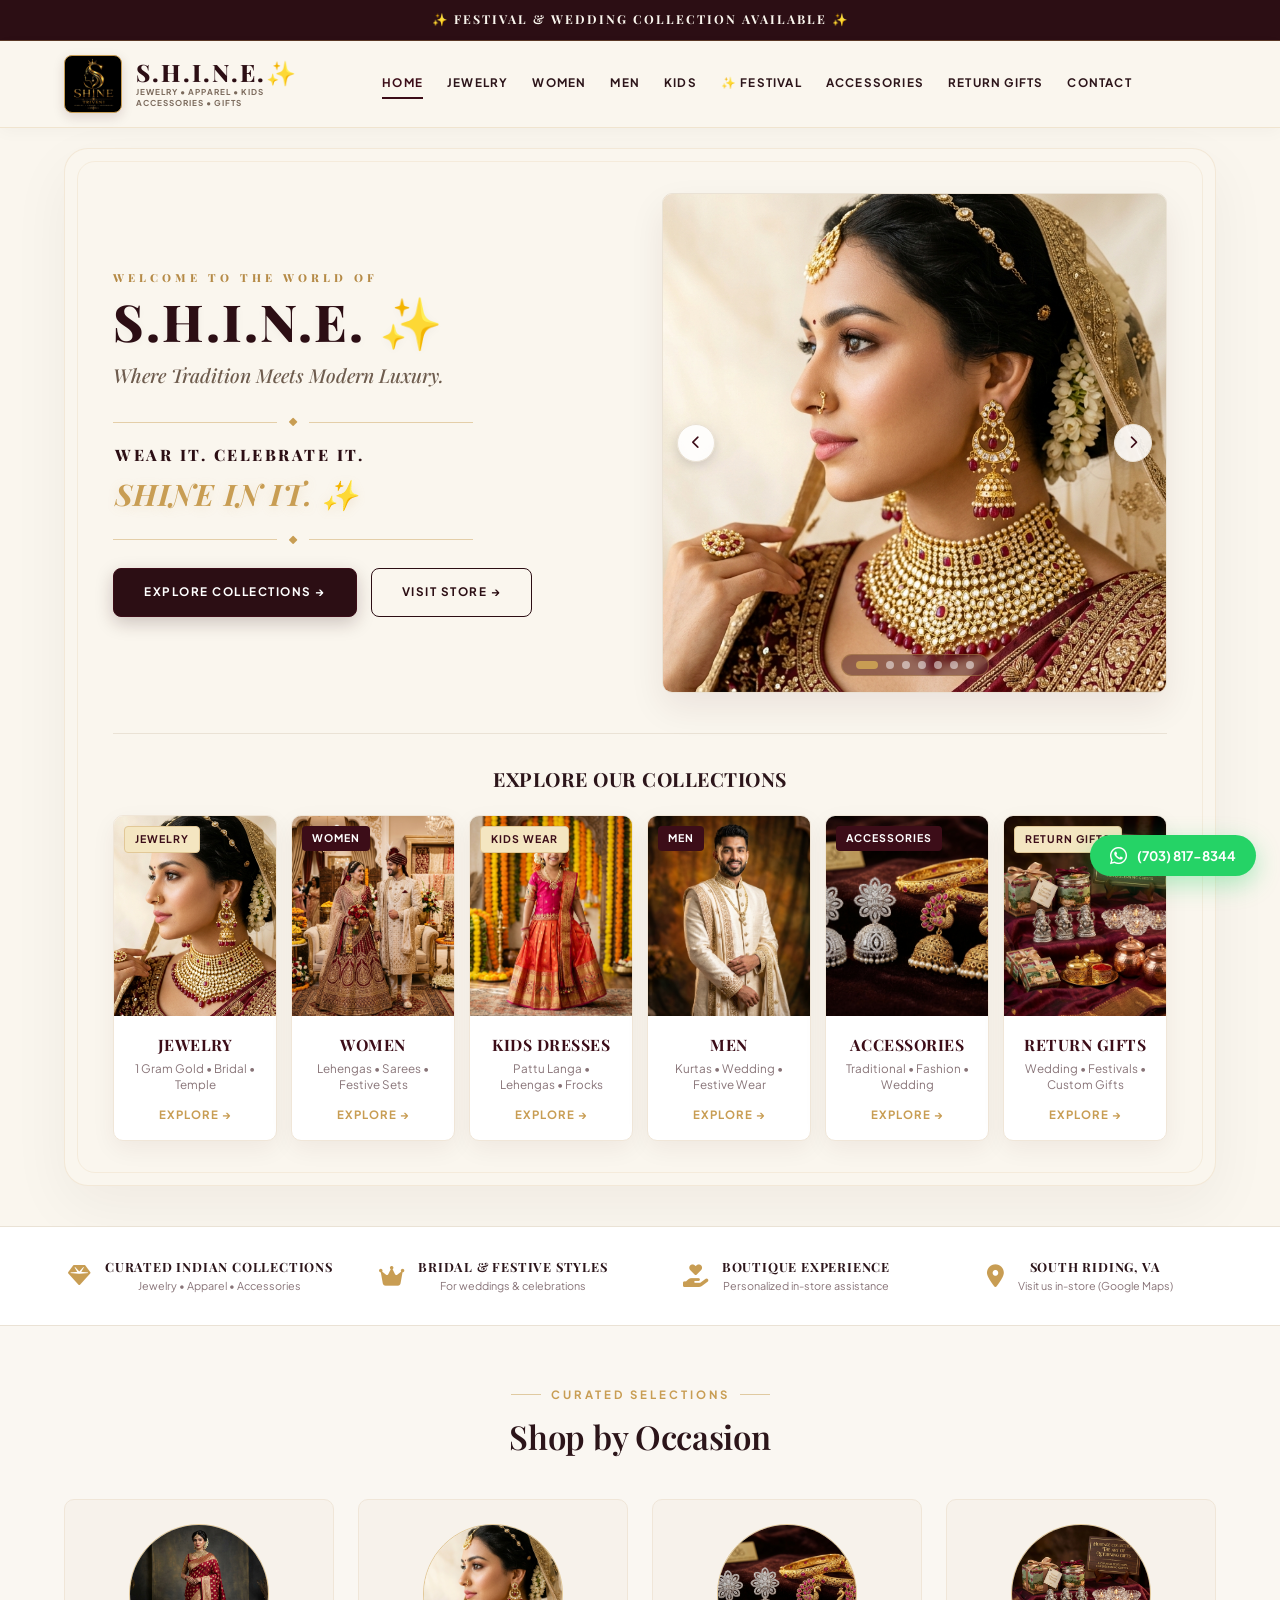
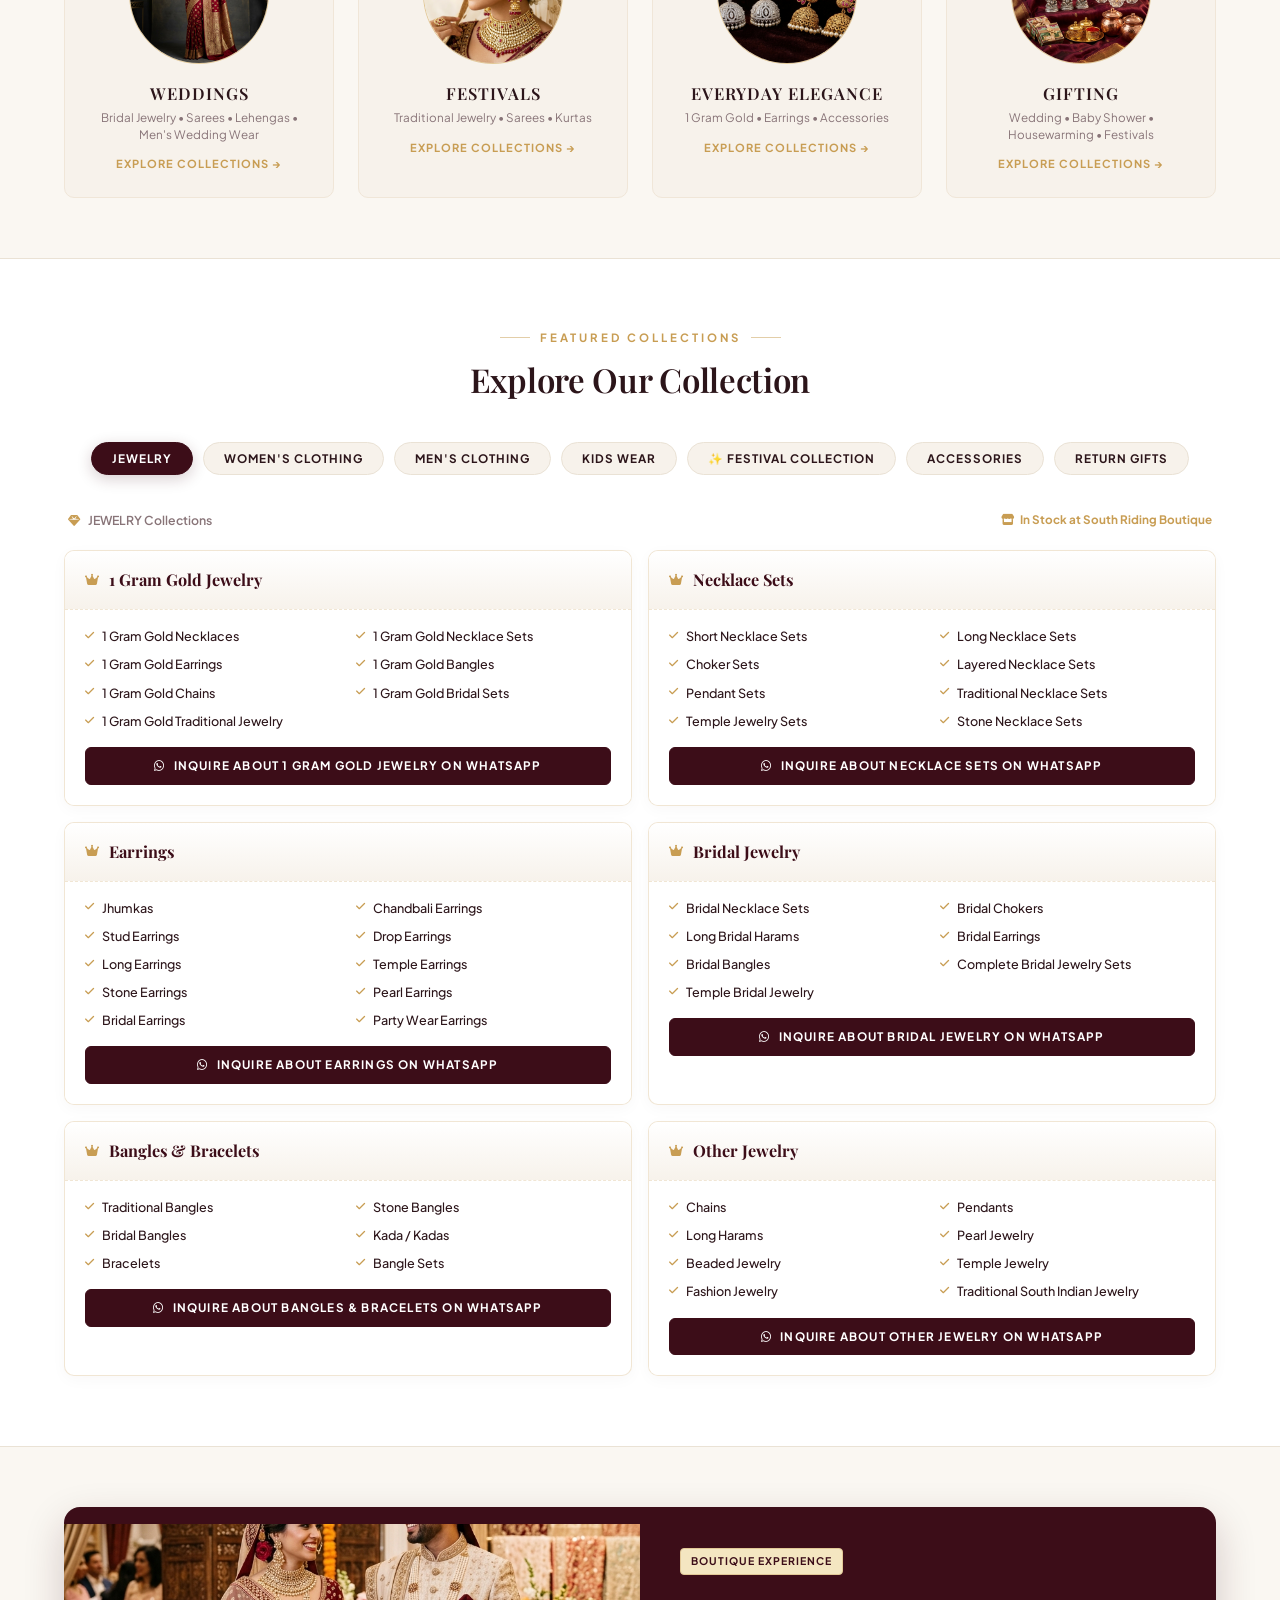
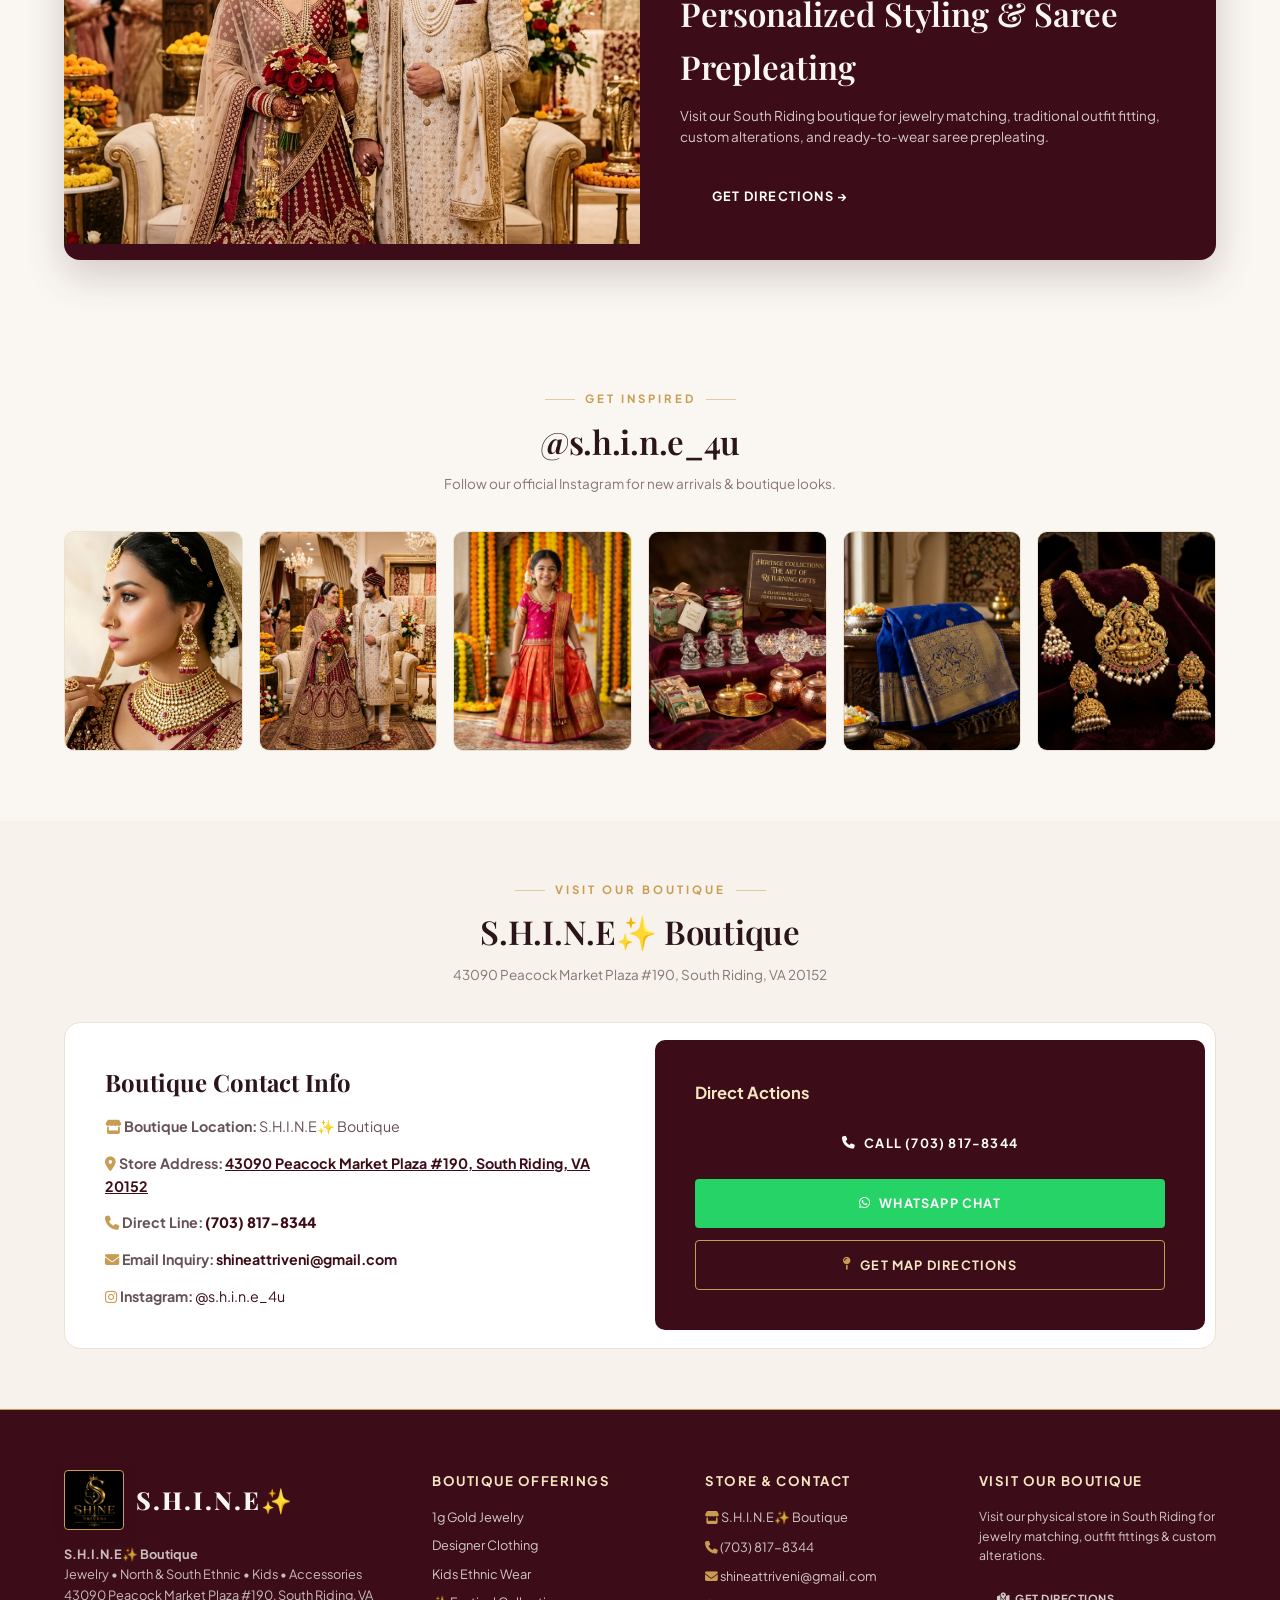
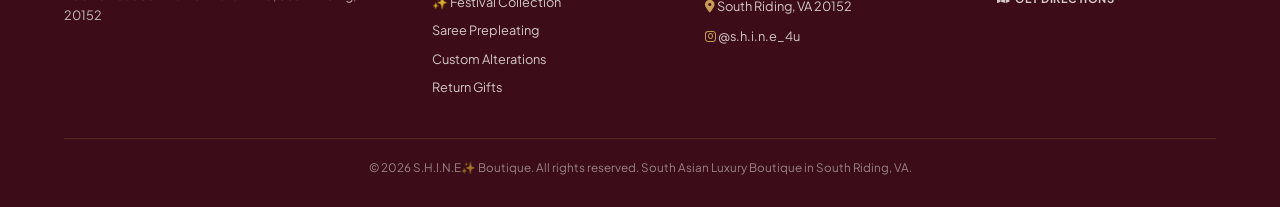
==== website.html @ eddc35de "Update visual eye flow hierarchy with double diamond dividers and 25-30% enlarged signature block" ====
<!DOCTYPE html>
<html lang="en">
<head>
  <meta charset="UTF-8">
  <meta name="viewport" content="width=device-width, initial-scale=1.0">
  <title>S.H.I.N.E✨ | South Asian Luxury Boutique | South Riding, VA</title>
  <meta name="description" content="S.H.I.N.E✨. South Asian luxury boutique in South Riding, VA offering 1 Gram Gold Jewelry, North & South Indian Apparel, Kids Dresses, Accessories, Saree Prepleating, Custom Alterations & Return Gifts.">
  
  <!-- Google Fonts -->
  <link rel="preconnect" href="https://fonts.googleapis.com">
  <link rel="preconnect" href="https://fonts.gstatic.com" crossorigin>
  <link href="https://fonts.googleapis.com/css2?family=Playfair+Display:ital,wght@0,500;0,600;0,700;0,800;1,400;1,600&family=Plus+Jakarta+Sans:wght@300;400;500;600;700;800&display=swap" rel="stylesheet">
  
  <!-- FontAwesome Icons -->
  <link rel="stylesheet" href="https://cdnjs.cloudflare.com/ajax/libs/font-awesome/6.4.0/css/all.min.css">
  
  <!-- Custom Styles -->
  <link rel="stylesheet" href="website_styles.css?v=aurora_theme_v3">
</head>
<body>

  <!-- Top Announcement Bar (Deep Burgundy #2C0E14) -->
  <div class="announcement-bar" style="background: #2C0E14; padding: 10px 0; border-bottom: 1px solid rgba(200, 157, 83, 0.3);">
    <div class="container" style="text-align: center;">
      <span style="font-family: var(--font-heading); font-size: 0.82rem; font-weight: 700; color: #FAF6EE; letter-spacing: 2px; text-transform: uppercase;">
        ✨ FESTIVAL & WEDDING COLLECTION AVAILABLE ✨
      </span>
    </div>
  </div>

  <!-- Navigation Bar (Luxury Off-White Header) -->
  <nav class="navbar" style="background: #FAF6EE; padding: 14px 0; border-bottom: 1px solid rgba(200, 157, 83, 0.2);">
    <div class="container nav-container" style="display: flex; justify-content: space-between; align-items: center;">
      <a href="website.html" class="brand" style="display: flex; align-items: center; gap: 14px; text-decoration: none;">
        <img src="assets/shine_logo.jpg" alt="S.H.I.N.E✨ Logo" class="brand-logo-img" style="width: 58px; height: 58px; border-radius: 8px; border: 1.5px solid var(--gold-accent); background: #000; object-fit: contain; padding: 2px;">
        <div>
          <span class="brand-title" style="font-family: var(--font-heading); font-size: 1.6rem; font-weight: 800; color: #2C0E14; letter-spacing: 2px; display: block; line-height: 1.1;">S.H.I.N.E.✨</span>
          <span style="font-size: 0.54rem; font-weight: 700; color: #7A695B; letter-spacing: 1px; text-transform: uppercase; display: block; margin-top: 2px; line-height: 1.3;">
            JEWELRY • APPAREL • KIDS<br>ACCESSORIES • GIFTS
          </span>
        </div>
      </a>

      <div class="nav-links">
        <a href="#home" class="nav-link active">HOME</a>
        <a href="#collections" class="nav-link" onclick="setFilter('jewelry')">JEWELRY</a>
        <a href="#collections" class="nav-link" onclick="setFilter('apparel')">WOMEN</a>
        <a href="#collections" class="nav-link" onclick="setFilter('men')">MEN</a>
        <a href="#collections" class="nav-link" onclick="setFilter('kids')">KIDS</a>
        <a href="#collections" class="nav-link" onclick="setFilter('festival')">✨ FESTIVAL</a>
        <a href="#collections" class="nav-link" onclick="setFilter('accessories')">ACCESSORIES</a>
        <a href="#collections" class="nav-link" onclick="setFilter('gifts')">RETURN GIFTS</a>
        <a href="#contact" class="nav-link">CONTACT</a>
      </div>

      <div class="nav-actions" style="display: flex; gap: 10px; align-items: center;">
        <button class="mobile-nav-toggle" onclick="toggleMobileMenu()" aria-label="Toggle Mobile Navigation Menu" style="background: transparent; border: none; font-size: 1.5rem; color: #2C0E14; cursor: pointer; padding: 6px;">
          <i class="fa-solid fa-bars"></i>
        </button>
      </div>
    </div>

    <!-- Mobile Navigation Drawer -->
    <div id="mobile-menu-drawer" class="mobile-menu-drawer">
      <a href="#home" class="mobile-drawer-link" onclick="closeMobileMenu()">HOME</a>
      <a href="#collections" class="mobile-drawer-link" onclick="setFilter('jewelry'); closeMobileMenu();">JEWELRY</a>
      <a href="#collections" class="mobile-drawer-link" onclick="setFilter('apparel'); closeMobileMenu();">WOMEN</a>
      <a href="#collections" class="mobile-drawer-link" onclick="setFilter('men'); closeMobileMenu();">MEN</a>
      <a href="#collections" class="mobile-drawer-link" onclick="setFilter('kids'); closeMobileMenu();">KIDS WEAR</a>
      <a href="#collections" class="mobile-drawer-link" onclick="setFilter('festival'); closeMobileMenu();">✨ FESTIVAL COLLECTION</a>
      <a href="#collections" class="mobile-drawer-link" onclick="setFilter('accessories'); closeMobileMenu();">ACCESSORIES</a>
      <a href="#collections" class="mobile-drawer-link" onclick="setFilter('gifts'); closeMobileMenu();">RETURN GIFTS</a>
      <a href="#contact" class="mobile-drawer-link" onclick="closeMobileMenu()">CONTACT</a>
      <div style="display: flex; flex-direction: column; gap: 10px; margin-top: 14px; padding-top: 14px; border-top: 1px dashed rgba(200, 157, 83, 0.3);">
        <a href="https://wa.me/17038178344?text=Hi!%20I'd%20like%20to%20inquire%20about%20S.H.I.N.E✨%20Boutique%20services." target="_blank" class="btn btn-whatsapp" style="width: 100%; justify-content: center;">
          <i class="fa-brands fa-whatsapp"></i> WHATSAPP US
        </a>
        <a href="https://maps.app.goo.gl/nNsDsziv38kxUxG36" target="_blank" rel="noopener noreferrer" class="btn btn-burgundy" style="width: 100%; justify-content: center;">
          <i class="fa-solid fa-store"></i> VISIT STORE
        </a>
      </div>
    </div>
  </nav>

  <!-- Hero Banner Section (Editorial Fashion Campaign Spread) -->
  <header id="home" class="hero" style="background: #FAF6EE; padding: 20px 0 40px 0;">
    <div class="container">
      <div class="hero-card-frame" style="background: #FAF6EE; border-radius: 24px; border: 1px solid rgba(200, 157, 83, 0.15); box-shadow: 0 20px 60px rgba(44, 14, 20, 0.05); overflow: hidden; padding: 44px 48px; position: relative;">
        
        <!-- Editorial Inner Gold Double Hairline Accent -->
        <div class="editorial-inner-frame" style="position: absolute; top: 12px; left: 12px; right: 12px; bottom: 12px; border: 1px solid rgba(200, 157, 83, 0.12); border-radius: 18px; pointer-events: none; z-index: 1;"></div>

        <div class="hero-grid" style="display: grid; grid-template-columns: 1fr 1fr; gap: 44px; align-items: center; position: relative; z-index: 2;">
          
          <!-- Left Stationary Content Card -->
          <div class="hero-content" style="display: flex; flex-direction: column; align-items: flex-start; text-align: left;">
            
            <!-- Editorial Pre-header -->
            <span style="font-family: var(--font-heading); font-size: 0.74rem; font-weight: 800; color: #B58A46; letter-spacing: 4px; text-transform: uppercase; margin-bottom: 8px; display: block;">
              WELCOME TO THE WORLD OF
            </span>

            <!-- Dominant Brand Headline: S.H.I.N.E. ✨ -->
            <h1 class="hero-title-aurora" style="font-family: var(--font-heading); font-size: 3.4rem; font-weight: 800; color: #2C0E14; line-height: 1.08; margin-bottom: 12px; letter-spacing: 2px; text-shadow: 0 2px 10px rgba(44, 14, 20, 0.04);">
              S.H.I.N.E. ✨
            </h1>
            
            <!-- Italic Sub-headline -->
            <p style="font-family: 'Playfair Display', Georgia, serif; font-size: 1.28rem; font-style: italic; font-weight: 500; color: #6E5C4E; margin-bottom: 16px; line-height: 1.4;">
              Where Tradition Meets Modern Luxury.
            </p>

            <!-- Top Diamond Line Divider -->
            <div style="display: flex; align-items: center; gap: 12px; margin: 14px 0 18px 0; width: 100%; max-width: 360px;">
              <span style="flex: 1; height: 1px; background: rgba(200, 157, 83, 0.45);"></span>
              <i class="fa-solid fa-diamond" style="font-size: 0.55rem; color: #C89D53;"></i>
              <span style="flex: 1; height: 1px; background: rgba(200, 157, 83, 0.45);"></span>
            </div>

            <!-- Distinctive Brand Signature Block (Enlarged 25-30%) -->
            <div style="margin-bottom: 18px; padding-left: 2px;">
              <div style="font-family: var(--font-heading); font-size: 1.05rem; font-weight: 800; color: #2C0E14; letter-spacing: 2.5px; text-transform: uppercase; line-height: 1.3;">
                WEAR IT. CELEBRATE IT.
              </div>
              <div style="font-family: 'Playfair Display', Georgia, serif; font-size: 1.98rem; font-style: italic; font-weight: 700; color: #C89D53; margin-top: 5px; letter-spacing: 0.8px; text-shadow: 0 2px 12px rgba(200, 157, 83, 0.2);">
                SHINE IN IT. ✨
              </div>
            </div>

            <!-- Bottom Diamond Line Divider -->
            <div style="display: flex; align-items: center; gap: 12px; margin: 0 0 24px 0; width: 100%; max-width: 360px;">
              <span style="flex: 1; height: 1px; background: rgba(200, 157, 83, 0.45);"></span>
              <i class="fa-solid fa-diamond" style="font-size: 0.55rem; color: #C89D53;"></i>
              <span style="flex: 1; height: 1px; background: rgba(200, 157, 83, 0.45);"></span>
            </div>

            <div style="display: flex; gap: 14px; flex-wrap: wrap; width: 100%;">
              <a href="#collections" class="btn btn-burgundy" style="background: #2C0E14; color: #ffffff; border-radius: 8px; padding: 14px 30px; font-size: 0.78rem; font-weight: 700; letter-spacing: 1.5px; text-transform: uppercase; text-decoration: none; display: inline-flex; align-items: center; gap: 8px; box-shadow: 0 6px 18px rgba(44, 14, 20, 0.22);">
                EXPLORE COLLECTIONS &rarr;
              </a>
              <a href="https://maps.app.goo.gl/nNsDsziv38kxUxG36" target="_blank" rel="noopener noreferrer" class="btn" style="background: transparent; color: #2C0E14; border: 1.5px solid #2C0E14; border-radius: 8px; padding: 14px 30px; font-size: 0.78rem; font-weight: 700; letter-spacing: 1.5px; text-transform: uppercase; text-decoration: none; display: inline-flex; align-items: center; gap: 8px;">
                VISIT STORE &rarr;
              </a>
            </div>
          </div>

        <!-- Scoped Right-Side Image Slideshow Container -->
        <div class="hero-visual" onmouseenter="pauseHeroImageSlider()" onmouseleave="resumeHeroImageSlider()">
          <!-- Navigation Arrows Inside Image Container -->
          <button class="hero-carousel-arrow left" onclick="prevHeroImage()" title="Previous Image">
            <i class="fa-solid fa-chevron-left"></i>
          </button>
          <button class="hero-carousel-arrow right" onclick="nextHeroImage()" title="Next Image">
            <i class="fa-solid fa-chevron-right"></i>
          </button>

          <!-- Image 1: Jewelry (Default Start Slide) -->
          <div class="hero-img-slide active" data-img-slide="0">
            <img src="assets/shine_model_hero.jpg" alt="1 Gram Gold & Heritage Jewelry">
          </div>
          <!-- Image 2: North Indian Couple -->
          <div class="hero-img-slide" data-img-slide="1">
            <img src="assets/north_indian_couple.jpg" alt="North Indian Wedding & Festive Couple Wear">
          </div>
          <!-- Image 3: Kids Dresses -->
          <div class="hero-img-slide" data-img-slide="2">
            <img src="assets/shine_kids_wear.jpg?v=3" alt="Kids Ethnic Lehengas & Half Sarees">
          </div>
          <!-- Image 4: Women's Apparel -->
          <div class="hero-img-slide" data-img-slide="3">
            <img src="assets/shine_apparel_hero.jpg?v=3" alt="Traditional Sarees and Lehengas">
          </div>
          <!-- Image 5: Men's Wear -->
          <div class="hero-img-slide" data-img-slide="4">
            <img src="assets/shine_men_wear.jpg" alt="Men's Wedding Sherwani & Kurta Set">
          </div>
          <!-- Image 6: Accessories -->
          <div class="hero-img-slide" data-img-slide="5">
            <img src="assets/shine_accessories_card.jpg" alt="Handcrafted Potli Bags & Accessories">
          </div>
          <!-- Image 7: Return Gifts -->
          <div class="hero-img-slide" data-img-slide="6">
            <img src="assets/card_return_gifts_combined.jpg" alt="Thoughtful Event Return Gifts">
          </div>

          <!-- Slideshow Dots -->
          <div class="hero-img-dots-bar">
            <span class="hero-img-dot active" onclick="goToHeroImage(0)"></span>
            <span class="hero-img-dot" onclick="goToHeroImage(1)"></span>
            <span class="hero-img-dot" onclick="goToHeroImage(2)"></span>
            <span class="hero-img-dot" onclick="goToHeroImage(3)"></span>
            <span class="hero-img-dot" onclick="goToHeroImage(4)"></span>
            <span class="hero-img-dot" onclick="goToHeroImage(5)"></span>
            <span class="hero-img-dot" onclick="goToHeroImage(6)"></span>
          </div>
        </div>
      </div>

      <!-- Collection Cards Grid -->
      <div class="hero-pillars-container">
        <h3 class="pillars-header-title">EXPLORE OUR COLLECTIONS</h3>
        <div class="hero-pillars-grid">
          <!-- Card 1: JEWELRY -->
          <div class="pillar-hero-card" onclick="setFilter('jewelry')">
            <div class="pillar-card-img-wrap">
              <span class="badge badge-gold pillar-card-badge">JEWELRY</span>
              <img src="assets/shine_model_hero.jpg" alt="1 Gram Gold & Heritage Jewelry" class="pillar-card-img">
            </div>
            <div class="pillar-card-info">
              <h4 class="pillar-card-title">JEWELRY</h4>
              <p class="pillar-card-sub">1 Gram Gold • Bridal • Temple</p>
              <span class="pillar-card-btn">EXPLORE &rarr;</span>
            </div>
          </div>

          <!-- Card 2: WOMEN -->
          <div class="pillar-hero-card" onclick="setFilter('apparel')">
            <div class="pillar-card-img-wrap">
              <span class="badge badge-burgundy pillar-card-badge">WOMEN</span>
              <img src="assets/north_indian_couple.jpg" alt="North Indian Festive & Bridal Couple" class="pillar-card-img">
            </div>
            <div class="pillar-card-info">
              <h4 class="pillar-card-title">WOMEN</h4>
              <p class="pillar-card-sub">Lehengas • Sarees • Festive Sets</p>
              <span class="pillar-card-btn">EXPLORE &rarr;</span>
            </div>
          </div>

          <!-- Card 3: KIDS DRESSES -->
          <div class="pillar-hero-card" onclick="setFilter('kids')">
            <div class="pillar-card-img-wrap">
              <span class="badge badge-gold pillar-card-badge">KIDS WEAR</span>
              <img src="assets/shine_kids_wear.jpg?v=3" alt="Kids Ethnic Lehengas & Half Sarees" class="pillar-card-img">
            </div>
            <div class="pillar-card-info">
              <h4 class="pillar-card-title">KIDS DRESSES</h4>
              <p class="pillar-card-sub">Pattu Langa • Lehengas • Frocks</p>
              <span class="pillar-card-btn">EXPLORE &rarr;</span>
            </div>
          </div>

          <!-- Card 4: MEN -->
          <div class="pillar-hero-card" onclick="setFilter('men')">
            <div class="pillar-card-img-wrap">
              <span class="badge badge-burgundy pillar-card-badge">MEN</span>
              <img src="assets/shine_men_wear.jpg" alt="Kurtas & Festive Wear for Men" class="pillar-card-img">
            </div>
            <div class="pillar-card-info">
              <h4 class="pillar-card-title">MEN</h4>
              <p class="pillar-card-sub">Kurtas • Wedding • Festive Wear</p>
              <span class="pillar-card-btn">EXPLORE &rarr;</span>
            </div>
          </div>

          <!-- Card 5: ACCESSORIES -->
          <div class="pillar-hero-card" onclick="setFilter('accessories')">
            <div class="pillar-card-img-wrap">
              <span class="badge badge-burgundy pillar-card-badge">ACCESSORIES</span>
              <img src="assets/shine_accessories_card.jpg" alt="Traditional & Fashion Accessories" class="pillar-card-img">
            </div>
            <div class="pillar-card-info">
              <h4 class="pillar-card-title">ACCESSORIES</h4>
              <p class="pillar-card-sub">Traditional • Fashion • Wedding</p>
              <span class="pillar-card-btn">EXPLORE &rarr;</span>
            </div>
          </div>

          <!-- Card 6: RETURN GIFTS -->
          <div class="pillar-hero-card" onclick="setFilter('gifts')">
            <div class="pillar-card-img-wrap">
              <span class="badge badge-gold pillar-card-badge">RETURN GIFTS</span>
              <img src="assets/card_return_gifts_combined.jpg" alt="Wedding & Festival Return Gifts" class="pillar-card-img">
            </div>
            <div class="pillar-card-info">
              <h4 class="pillar-card-title">RETURN GIFTS</h4>
              <p class="pillar-card-sub">Wedding • Festivals • Custom Gifts</p>
              <span class="pillar-card-btn">EXPLORE &rarr;</span>
            </div>
          </div>
        </div>
      </div>
    </div>
  </header>

  <!-- Trust Icons Ribbon Bar (Broad Business Pillars) -->
  <section class="trust-bar-section">
    <div class="container trust-bar-grid">
      <div class="trust-bar-item">
        <i class="fa-solid fa-gem trust-bar-icon"></i>
        <div>
          <div class="trust-bar-title">CURATED INDIAN COLLECTIONS</div>
          <div class="trust-bar-sub">Jewelry • Apparel • Accessories</div>
        </div>
      </div>

      <div class="trust-bar-item">
        <i class="fa-solid fa-crown trust-bar-icon"></i>
        <div>
          <div class="trust-bar-title">BRIDAL & FESTIVE STYLES</div>
          <div class="trust-bar-sub">For weddings & celebrations</div>
        </div>
      </div>

      <div class="trust-bar-item">
        <i class="fa-solid fa-hand-holding-heart trust-bar-icon"></i>
        <div>
          <div class="trust-bar-title">BOUTIQUE EXPERIENCE</div>
          <div class="trust-bar-sub">Personalized in-store assistance</div>
        </div>
      </div>

      <a href="https://maps.app.goo.gl/nNsDsziv38kxUxG36" target="_blank" rel="noopener noreferrer" class="trust-bar-item" style="text-decoration: none; color: inherit; cursor: pointer;">
        <i class="fa-solid fa-location-dot trust-bar-icon"></i>
        <div>
          <div class="trust-bar-title">SOUTH RIDING, VA</div>
          <div class="trust-bar-sub">Visit us in-store (Google Maps)</div>
        </div>
      </a>
    </div>
  </section>

  <!-- "SHOP BY OCCASION" Curated Section -->
  <section id="categories" class="category-section">
    <div class="container">
      <div class="section-header-center">
        <span class="subhead-gold">CURATED SELECTIONS</span>
        <h2 class="section-title-lg">Shop by Occasion</h2>
      </div>

      <div class="aurora-category-grid">
        <!-- Occasion 1: WEDDINGS -->
        <div class="aurora-cat-card" onclick="setFilter('apparel')">
          <div class="aurora-cat-img-wrap">
            <img src="assets/shine_apparel_hero.jpg" alt="Weddings">
          </div>
          <h3 class="aurora-cat-title">WEDDINGS</h3>
          <p class="aurora-cat-sub">Bridal Jewelry • Sarees • Lehengas • Men's Wedding Wear</p>
          <span class="aurora-cat-link">EXPLORE COLLECTIONS &rarr;</span>
        </div>

        <!-- Occasion 2: FESTIVALS -->
        <div class="aurora-cat-card" onclick="setFilter('jewelry')">
          <div class="aurora-cat-img-wrap">
            <img src="assets/shine_model_hero.jpg" alt="Festivals">
          </div>
          <h3 class="aurora-cat-title">FESTIVALS</h3>
          <p class="aurora-cat-sub">Traditional Jewelry • Sarees • Kurtas</p>
          <span class="aurora-cat-link">EXPLORE COLLECTIONS &rarr;</span>
        </div>

        <!-- Occasion 3: EVERYDAY ELEGANCE -->
        <div class="aurora-cat-card" onclick="setFilter('accessories')">
          <div class="aurora-cat-img-wrap">
            <img src="assets/shine_accessories_card.jpg" alt="Everyday Elegance">
          </div>
          <h3 class="aurora-cat-title">EVERYDAY ELEGANCE</h3>
          <p class="aurora-cat-sub">1 Gram Gold • Earrings • Accessories</p>
          <span class="aurora-cat-link">EXPLORE COLLECTIONS &rarr;</span>
        </div>

        <!-- Occasion 4: GIFTING -->
        <div class="aurora-cat-card" onclick="setFilter('gifts')">
          <div class="aurora-cat-img-wrap">
            <img src="assets/shine_return_gifts_card.jpg" alt="Gifting">
          </div>
          <h3 class="aurora-cat-title">GIFTING</h3>
          <p class="aurora-cat-sub">Wedding • Baby Shower • Housewarming • Festivals</p>
          <span class="aurora-cat-link">EXPLORE COLLECTIONS &rarr;</span>
        </div>
      </div>
    </div>
  </section>

  <!-- FEATURED COLLECTIONS Showcase Grid -->
  <section id="collections" class="showcase-section">
    <div class="container">
      <div class="section-header-center">
        <span class="subhead-gold">FEATURED COLLECTIONS</span>
        <h2 class="section-title-lg">Explore Our Collection</h2>
      </div>

      <!-- Filter Pills -->
      <div class="filter-bar">
        <button class="filter-pill active" data-filter="jewelry">Jewelry</button>
        <button class="filter-pill" data-filter="apparel">Women's Clothing</button>
        <button class="filter-pill" data-filter="men">Men's Clothing</button>
        <button class="filter-pill" data-filter="kids">Kids Wear</button>
        <button class="filter-pill" data-filter="festival">✨ Festival Collection</button>
        <button class="filter-pill" data-filter="accessories">Accessories</button>
        <button class="filter-pill" data-filter="gifts">Return Gifts</button>
      </div>

      <!-- Catalog Category Info Header Bar -->
      <div id="catalog-counter-bar" style="display: flex; justify-content: space-between; align-items: center; margin-bottom: 20px; padding: 0 4px; font-size: 0.82rem; color: var(--text-muted); font-weight: 600;">
        <span id="catalog-count-text"><i class="fa-solid fa-gem text-gold" style="margin-right: 6px;"></i> Jewelry Collections</span>
        <span style="font-size: 0.78rem; color: var(--gold-accent); font-weight: 700;"><i class="fa-solid fa-store" style="margin-right: 4px;"></i> In Stock at South Riding Boutique</span>
      </div>

      <!-- Expandable Subcategory Cards Grid -->
      <div id="showcase-grid" class="subcat-grid">
        <!-- Injected via website_app.js -->
      </div>
    </div>
  </section>

  <!-- Exclusive Offer Middle Banner (Deep Burgundy #3c0d18 Banner) -->
  <section id="experience" class="middle-banner-section">
    <div class="container">
      <div class="burgundy-banner-card">
        <img src="assets/north_indian_couple.jpg" alt="S.H.I.N.E✨ Boutique Exclusive Styling" class="burgundy-banner-img">
        <div class="burgundy-banner-content">
          <span class="badge badge-gold" style="margin-bottom: 12px;">BOUTIQUE EXPERIENCE</span>
          <h2 class="burgundy-banner-title">Personalized Styling & Saree Prepleating</h2>
          <p class="burgundy-banner-desc">
            Visit our South Riding boutique for jewelry matching, traditional outfit fitting, custom alterations, and ready-to-wear saree prepleating.
          </p>
          <a href="https://maps.app.goo.gl/nNsDsziv38kxUxG36" target="_blank" rel="noopener noreferrer" class="btn btn-gold btn-lg">
            GET DIRECTIONS &rarr;
          </a>
        </div>
      </div>
    </div>
  </section>

  <!-- Instagram / Visual Gallery Grid ("GET INSPIRED @s.h.i.n.e_4u") -->
  <section id="gallery" class="gallery-section">
    <div class="container">
      <div class="section-header-center">
        <span class="subhead-gold">GET INSPIRED</span>
        <h2 class="section-title-lg">@s.h.i.n.e_4u</h2>
        <p style="color: var(--text-muted); font-size: 0.9rem; margin-top: 6px;">Follow our official Instagram for new arrivals & boutique looks.</p>
      </div>

      <div class="gallery-grid">
        <a href="https://www.instagram.com/s.h.i.n.e_4u/?hl=en" target="_blank" class="gallery-item">
          <img src="assets/shine_model_hero.jpg" alt="1 Gram Gold Jewelry" class="gallery-img">
          <div class="gallery-overlay"><i class="fa-brands fa-instagram"></i></div>
        </a>

        <a href="https://www.instagram.com/s.h.i.n.e_4u/?hl=en" target="_blank" class="gallery-item">
          <img src="assets/north_indian_couple.jpg" alt="North Indian Bridal & Festive Wear" class="gallery-img">
          <div class="gallery-overlay"><i class="fa-brands fa-instagram"></i></div>
        </a>

        <a href="https://www.instagram.com/s.h.i.n.e_4u/?hl=en" target="_blank" class="gallery-item">
          <img src="assets/shine_kids_wear.jpg?v=3" alt="Kids Ethnic Dresses" class="gallery-img">
          <div class="gallery-overlay"><i class="fa-brands fa-instagram"></i></div>
        </a>

        <a href="https://www.instagram.com/s.h.i.n.e_4u/?hl=en" target="_blank" class="gallery-item">
          <img src="assets/shine_return_gifts_card.jpg" alt="Custom Return Gifts" class="gallery-img">
          <div class="gallery-overlay"><i class="fa-brands fa-instagram"></i></div>
        </a>

        <a href="https://www.instagram.com/s.h.i.n.e_4u/?hl=en" target="_blank" class="gallery-item">
          <img src="assets/card_kanjeevaram_saree.jpg" alt="Silk Sarees" class="gallery-img">
          <div class="gallery-overlay"><i class="fa-brands fa-instagram"></i></div>
        </a>

        <a href="https://www.instagram.com/s.h.i.n.e_4u/?hl=en" target="_blank" class="gallery-item">
          <img src="assets/shine_jewelry_card.jpg" alt="Temple Jewelry" class="gallery-img">
          <div class="gallery-overlay"><i class="fa-brands fa-instagram"></i></div>
        </a>
      </div>
    </div>
  </section>

  <!-- Store Location & Contact Section -->
  <section id="contact" class="category-section" style="background: var(--bg-card-cream);">
    <div class="container">
      <div class="section-header-center">
        <span class="subhead-gold">VISIT OUR BOUTIQUE</span>
        <h2 class="section-title-lg">S.H.I.N.E✨ Boutique</h2>
        <p style="color: var(--text-muted); font-size: 0.9rem; margin-top: 6px;">43090 Peacock Market Plaza #190, South Riding, VA 20152</p>
      </div>

      <div class="hero-grid" style="background: #ffffff; padding: 10px; border-radius: var(--radius-lg); border: 1px solid var(--border-subtle);">
        <div style="padding: 30px;">
          <h3 style="font-family: var(--font-heading); font-size: 1.6rem; color: var(--text-heading); margin-bottom: 14px;">Boutique Contact Info</h3>
          <div style="display: flex; flex-direction: column; gap: 14px; font-size: 0.95rem; color: var(--text-body);">
            <div><strong><i class="fa-solid fa-store text-gold"></i> Boutique Location:</strong> S.H.I.N.E✨ Boutique</div>
            <div><strong><i class="fa-solid fa-location-dot text-gold"></i> Store Address:</strong> <a href="https://maps.app.goo.gl/nNsDsziv38kxUxG36" target="_blank" rel="noopener noreferrer" class="text-burgundy" style="font-weight: 700; text-decoration: underline;">43090 Peacock Market Plaza #190, South Riding, VA 20152</a></div>
            <div><strong><i class="fa-solid fa-phone text-gold"></i> Direct Line:</strong> <a href="tel:7038178344" class="text-burgundy" style="font-weight: 800;">(703) 817-8344</a></div>
            <div><strong><i class="fa-solid fa-envelope text-gold"></i> Email Inquiry:</strong> <a href="mailto:shineattriveni@gmail.com" class="text-burgundy" style="font-weight: 700;">shineattriveni@gmail.com</a></div>
            <div><strong><i class="fa-brands fa-instagram text-gold"></i> Instagram:</strong> <a href="https://www.instagram.com/s.h.i.n.e_4u/?hl=en" target="_blank" class="text-burgundy">@s.h.i.n.e_4u</a></div>
          </div>
        </div>

        <div style="display: flex; flex-direction: column; gap: 12px; background: var(--burgundy-primary); padding: 40px; border-radius: var(--radius-md); color: #ffffff;">
          <h4 style="font-size: 1.1rem; font-weight: 700; color: var(--gold-light);">Direct Actions</h4>
          <a href="tel:7038178344" class="btn btn-gold btn-lg">
            <i class="fa-solid fa-phone"></i> CALL (703) 817-8344
          </a>
          <a href="https://wa.me/17038178344?text=Hi!%20I'd%20like%20to%20inquire%20about%20S.H.I.N.E✨%20Boutique%20services." target="_blank" class="btn btn-whatsapp btn-lg">
            <i class="fa-brands fa-whatsapp"></i> WHATSAPP CHAT
          </a>
          <a href="https://maps.app.goo.gl/nNsDsziv38kxUxG36" target="_blank" rel="noopener noreferrer" class="btn btn-outline-burgundy btn-lg" style="border-color: var(--gold-accent); color: var(--gold-light);">
            <i class="fa-solid fa-map-pin text-gold"></i> GET MAP DIRECTIONS
          </a>
        </div>
      </div>
    </div>
  </section>

  <!-- Detail Modal -->
  <div id="quickview-modal" class="modal-overlay">
    <div class="modal-box">
      <button onclick="closeDetailModal()" class="modal-close-btn">
        <i class="fa-solid fa-xmark"></i>
      </button>
      
      <div class="modal-grid">
        <div class="modal-img-wrap">
          <img id="modal-img" src="" alt="" class="modal-img">
        </div>
        <div class="modal-details">
          <div>
            <span id="modal-category" class="product-category-text"></span>
            <h2 id="modal-title" class="product-name" style="font-size: 1.4rem; margin-top: 4px;"></h2>

            <p id="modal-desc" style="color: var(--text-body); font-size: 0.9rem; line-height: 1.6; margin: 14px 0;"></p>

            <div style="font-size: 0.85rem; color: var(--text-muted); display: flex; flex-direction: column; gap: 8px; margin-bottom: 20px;">
              <div><i class="fa-solid fa-gem text-gold"></i> Craftsmanship: <strong id="modal-finish" style="color: var(--text-heading);"></strong></div>
              <div><i class="fa-solid fa-store text-gold"></i> Availability: <strong id="modal-availability" style="color: var(--text-heading);"></strong></div>
              <div><i class="fa-solid fa-location-dot text-gold"></i> Store Location: <strong>43090 Peacock Market Plaza #190, South Riding, VA</strong></div>
            </div>
          </div>

          <div style="display: flex; flex-direction: column; gap: 8px;">
            <a id="modal-wa-btn" href="#" target="_blank" class="btn btn-whatsapp btn-lg">
              <i class="fa-brands fa-whatsapp"></i> INQUIRE ON WHATSAPP
            </a>
            <a href="https://maps.app.goo.gl/nNsDsziv38kxUxG36" target="_blank" rel="noopener noreferrer" class="btn btn-burgundy">
              <i class="fa-solid fa-location-dot"></i> GET STORE DIRECTIONS
            </a>
          </div>
        </div>
      </div>
    </div>
  </div>

  <!-- Store Visit Request Modal -->
  <div id="appointment-modal" class="modal-overlay">
    <div class="modal-box" style="max-width: 500px;">
      <button onclick="closeAppointmentModal()" class="modal-close-btn">
        <i class="fa-solid fa-xmark"></i>
      </button>

      <div style="padding: 36px;">
        <h2 style="font-family: var(--font-heading); font-size: 1.6rem; color: var(--text-heading); margin-bottom: 4px;">
          Plan Your Boutique Visit & Fitting
        </h2>
        <p style="color: var(--text-muted); font-size: 0.85rem; margin-bottom: 20px;">
          S.H.I.N.E✨ Boutique
        </p>

        <form id="appointment-form" class="vip-form">
          <div class="form-group">
            <label for="appt-name">Your Full Name</label>
            <input type="text" id="appt-name" class="form-control" placeholder="e.g. Ananya Sharma" required>
          </div>

          <div class="form-group">
            <label for="appt-phone">Phone Number / WhatsApp</label>
            <input type="tel" id="appt-phone" class="form-control" placeholder="e.g. (703) 817-8344" required>
          </div>

          <div class="form-group">
            <label for="appt-service">Service Requested</label>
            <select id="appt-service" class="form-control" style="cursor: pointer;">
              <option value="General Store Visit & Trial">General Store Visit & Trial</option>
              <option value="Designer Apparel & Lehenga Fitting">Designer Apparel & Lehenga Fitting</option>
              <option value="1g Gold Jewelry Styling">1g Gold Jewelry Styling</option>
              <option value="Saree Prepleating Service">Saree Prepleating Service</option>
              <option value="Custom Alterations Fitting">Custom Alteration Fitting</option>
              <option value="Custom Return Gifts Inquiry">Custom Return Gifts Inquiry</option>
            </select>
          </div>

          <div class="form-group">
            <label for="appt-date">Preferred Visit Date</label>
            <input type="date" id="appt-date" class="form-control" required>
          </div>

          <button type="submit" class="btn btn-burgundy btn-lg" style="width: 100%; margin-top: 10px;">
            SUBMIT VISIT REQUEST &rarr;
          </button>
        </form>
      </div>
    </div>
  </div>

  <!-- Floating WhatsApp VIP Widget -->
  <a href="https://wa.me/17038178344?text=Hi!%20I'd%20like%20to%20inquire%20about%20S.H.I.N.E✨%20Boutique%20services." target="_blank" class="floating-whatsapp" title="Chat on WhatsApp">
    <i class="fa-brands fa-whatsapp" style="font-size: 1.3rem;"></i>
    <span>(703) 817-8344</span>
  </a>

  <!-- Deep Burgundy Footer -->
  <footer class="footer">
    <div class="container">
      <div class="footer-grid">
        <div>
          <div class="brand">
            <img src="assets/shine_logo.jpg" alt="S.H.I.N.E✨ Logo" class="brand-logo-img">
            <div>
              <span class="brand-title" style="color: var(--text-cream);">S.H.I.N.E✨</span>
            </div>
          </div>
          <p class="footer-brand-text">
            <strong>S.H.I.N.E✨ Boutique</strong><br>
            Jewelry • North & South Ethnic • Kids • Accessories<br>
            43090 Peacock Market Plaza #190, South Riding, VA 20152
          </p>
        </div>

        <div>
          <h4 class="footer-col-title">BOUTIQUE OFFERINGS</h4>
          <div class="footer-links">
            <a href="#collections" class="footer-link" onclick="setFilter('jewelry')">1g Gold Jewelry</a>
            <a href="#collections" class="footer-link" onclick="setFilter('apparel')">Designer Clothing</a>
            <a href="#collections" class="footer-link" onclick="setFilter('kids')">Kids Ethnic Wear</a>
            <a href="#collections" class="footer-link" onclick="setFilter('festival')">✨ Festival Collection</a>
            <a href="#experience" class="footer-link">Saree Prepleating</a>
            <a href="#experience" class="footer-link">Custom Alterations</a>
            <a href="#collections" class="footer-link" onclick="setFilter('gifts')">Return Gifts</a>
          </div>
        </div>

        <div>
          <h4 class="footer-col-title">STORE & CONTACT</h4>
          <div class="footer-links" style="line-height: 1.7;">
            <div><i class="fa-solid fa-store text-gold"></i> S.H.I.N.E✨ Boutique</div>
            <div><i class="fa-solid fa-phone text-gold"></i> (703) 817-8344</div>
            <div><a href="mailto:shineattriveni@gmail.com" style="color: inherit; text-decoration: none;"><i class="fa-solid fa-envelope text-gold"></i> shineattriveni@gmail.com</a></div>
            <div><a href="https://maps.app.goo.gl/nNsDsziv38kxUxG36" target="_blank" rel="noopener noreferrer" style="color: inherit; text-decoration: none;"><i class="fa-solid fa-location-dot text-gold"></i> South Riding, VA 20152</a></div>
            <div><a href="https://www.instagram.com/s.h.i.n.e_4u/?hl=en" target="_blank" style="color: inherit; text-decoration: none;"><i class="fa-brands fa-instagram text-gold"></i> @s.h.i.n.e_4u</a></div>
          </div>
        </div>

        <div>
          <h4 class="footer-col-title">VISIT OUR BOUTIQUE</h4>
          <p style="color: rgba(250, 247, 242, 0.8); font-size: 0.82rem; margin-bottom: 14px; line-height: 1.6;">
            Visit our physical store in South Riding for jewelry matching, outfit fittings & custom alterations.
          </p>
          <a href="https://maps.app.goo.gl/nNsDsziv38kxUxG36" target="_blank" rel="noopener noreferrer" class="btn btn-gold btn-sm" style="display: inline-flex; align-items: center; gap: 6px; font-weight: 700; letter-spacing: 0.5px; border-radius: 4px; padding: 10px 18px;">
            <i class="fa-solid fa-map-location-dot"></i> GET DIRECTIONS
          </a>
        </div>
      </div>

      <div class="footer-bottom">
        © 2026 S.H.I.N.E✨ Boutique. All rights reserved. South Asian Luxury Boutique in South Riding, VA.
      </div>
    </div>
  </footer>

  <!-- App Script -->
  <script src="website_app.js"></script>
</body>
</html>
---- website_styles.css ----
/* ==========================================================================
   SHINE Boutique @ Triveni - AURORA JEWELS Inspired Theme
   Clean Luxury Aesthetic (Cream Linen, Burgundy #3c0d18, & Champagne Gold)
   ========================================================================== */

:root {
  /* AURORA Color Palette */
  --bg-canvas: #faf7f2;
  --bg-hero: #fbf8f3;
  --bg-white: #ffffff;
  --bg-card-cream: #f7f2eb;
  --bg-card-hover: #f1e9dd;
  
  --burgundy-primary: #3c0d18;
  --burgundy-hover: #521322;
  --burgundy-light: #6a1d2f;
  
  --gold-accent: #c89d53;
  --gold-bright: #d4a359;
  --gold-light: #f4e6c1;
  --gold-border: #e2c897;

  --text-heading: #2c151a;
  --text-sub: #4a3439;
  --text-body: #665256;
  --text-cream: #faf7f2;
  --text-muted: #887478;

  --border-subtle: #eae2d5;
  --border-card: #f0e6d8;
  
  --font-heading: 'Playfair Display', Georgia, serif;
  --font-body: 'Plus Jakarta Sans', sans-serif;

  --transition-fast: 0.2s cubic-bezier(0.4, 0, 0.2, 1);
  --transition-normal: 0.3s cubic-bezier(0.4, 0, 0.2, 1);
  
  --radius-sm: 4px;
  --radius-md: 10px;
  --radius-lg: 16px;
  --radius-full: 9999px;

  --shadow-main: 0 10px 30px rgba(44, 21, 26, 0.04);
  --shadow-card: 0 8px 25px rgba(60, 13, 24, 0.08);
}

/* Global Reset */
*, *::before, *::after {
  box-sizing: border-box;
  margin: 0;
  padding: 0;
}

html {
  scroll-behavior: smooth;
  font-size: 15px;
}

body {
  background-color: var(--bg-canvas);
  color: var(--text-body);
  font-family: var(--font-body);
  line-height: 1.6;
  overflow-x: hidden;
}

a {
  color: inherit;
  text-decoration: none;
}

button {
  cursor: pointer;
  border: none;
  background: none;
  font-family: inherit;
}

img {
  max-width: 100%;
  height: auto;
  display: block;
}

/* Custom Scrollbar */
::-webkit-scrollbar {
  width: 7px;
}
::-webkit-scrollbar-track {
  background: var(--bg-canvas);
}
::-webkit-scrollbar-thumb {
  background: var(--gold-accent);
  border-radius: 4px;
}
::-webkit-scrollbar-thumb:hover {
  background: var(--burgundy-primary);
}

/* Typography & Helpers */
.text-gold {
  color: var(--gold-accent);
}

.text-burgundy {
  color: var(--burgundy-primary);
}

.font-heading {
  font-family: var(--font-heading);
}

.badge {
  display: inline-flex;
  align-items: center;
  gap: 6px;
  padding: 4px 10px;
  border-radius: var(--radius-sm);
  font-size: 0.7rem;
  font-weight: 700;
  letter-spacing: 1px;
  text-transform: uppercase;
}

.badge-burgundy {
  background: var(--burgundy-primary);
  color: #ffffff;
}

.badge-gold {
  background: var(--gold-light);
  color: var(--burgundy-primary);
  border: 1px solid var(--gold-border);
}

/* Container */
.container {
  width: 90%;
  max-width: 1240px;
  margin: 0 auto;
}

/* Section Header Dividers (Gold Diamond Symbol ◆) */
.section-header-center {
  text-align: center;
  max-width: 600px;
  margin: 0 auto 36px auto;
}

.subhead-gold {
  font-size: 0.76rem;
  font-weight: 700;
  letter-spacing: 3px;
  text-transform: uppercase;
  color: var(--gold-accent);
  display: flex;
  align-items: center;
  justify-content: center;
  gap: 10px;
  margin-bottom: 6px;
}

.subhead-gold::before, .subhead-gold::after {
  content: '';
  display: inline-block;
  width: 30px;
  height: 1px;
  background: var(--gold-accent);
  opacity: 0.5;
}

.section-title-lg {
  font-family: var(--font-heading);
  font-size: 2.2rem;
  font-weight: 600;
  color: var(--text-heading);
  letter-spacing: -0.3px;
}

/* Buttons */
.btn {
  display: inline-flex;
  align-items: center;
  justify-content: center;
  gap: 8px;
  padding: 12px 28px;
  border-radius: var(--radius-sm);
  font-weight: 700;
  font-size: 0.78rem;
  letter-spacing: 1.2px;
  text-transform: uppercase;
  transition: all var(--transition-normal);
  white-space: nowrap;
}

.btn-burgundy {
  background: var(--burgundy-primary);
  color: #ffffff;
  border: 1px solid var(--burgundy-primary);
}

.btn-burgundy:hover {
  background: var(--burgundy-hover);
  border-color: var(--burgundy-hover);
  transform: translateY(-2px);
  box-shadow: 0 6px 20px rgba(60, 13, 24, 0.25);
}

.btn-outline-burgundy {
  background: transparent;
  border: 1px solid var(--burgundy-primary);
  color: var(--burgundy-primary);
}

.btn-outline-burgundy:hover {
  background: var(--burgundy-primary);
  color: #ffffff;
  transform: translateY(-2px);
}

.btn-whatsapp {
  background: #25d366;
  color: #ffffff;
  font-weight: 700;
}

.btn-whatsapp:hover {
  background: #1eb954;
  transform: translateY(-2px);
}

.btn-sm { padding: 8px 18px; font-size: 0.74rem; }
.btn-lg { padding: 14px 32px; font-size: 0.85rem; }

/* ==========================================================================
   Announcement Bar (Deep Burgundy #3c0d18 Top Bar)
   ========================================================================== */
.announcement-bar {
  background: var(--burgundy-primary);
  border-bottom: 1px solid rgba(200, 157, 83, 0.3);
  padding: 8px 0;
  font-size: 0.76rem;
  color: var(--text-cream);
}

.announcement-container {
  display: flex;
  justify-content: space-between;
  align-items: center;
}

.announcement-item {
  display: flex;
  align-items: center;
  gap: 6px;
}

.announcement-center {
  font-weight: 600;
  letter-spacing: 0.5px;
}

/* ==========================================================================
   Navigation Bar (Pure White Floating Luxury Header)
   ========================================================================== */
.navbar {
  position: sticky;
  top: 0;
  z-index: 100;
  background: #ffffff;
  border-bottom: 1px solid var(--border-subtle);
  padding: 14px 0;
  box-shadow: 0 4px 15px rgba(0, 0, 0, 0.03);
}

.nav-container {
  display: flex;
  align-items: center;
  justify-content: space-between;
  gap: 20px;
}

.brand {
  display: flex;
  align-items: center;
  gap: 12px;
  flex-shrink: 0;
  white-space: nowrap;
}

.brand-logo-img {
  width: 60px;
  height: 60px;
  border-radius: var(--radius-sm);
  border: 1.5px solid var(--gold-accent);
  background: #000000;
  object-fit: contain;
  padding: 2px;
  box-shadow: 0 4px 12px rgba(60, 13, 24, 0.15);
}

.brand-title {
  font-family: var(--font-heading);
  font-size: 1.65rem;
  font-weight: 800;
  letter-spacing: 2px;
  display: block;
  line-height: 1.1;
  color: var(--burgundy-primary);
}

.brand-at {
  font-size: 0.8rem;
  font-weight: 600;
  color: var(--gold-accent);
}

.brand-sub {
  font-size: 0.58rem;
  color: var(--text-muted);
  letter-spacing: 0.8px;
  text-transform: uppercase;
  white-space: nowrap;
  display: block;
}

.nav-links {
  display: flex;
  align-items: center;
  gap: 24px;
}

.nav-link {
  font-size: 0.78rem;
  font-weight: 700;
  letter-spacing: 1.2px;
  text-transform: uppercase;
  color: var(--text-heading);
  transition: color var(--transition-fast);
  position: relative;
}

.nav-link:hover, .nav-link.active {
  color: var(--burgundy-primary);
}

.nav-link.active::after {
  content: '';
  position: absolute;
  bottom: -6px;
  left: 0;
  width: 100%;
  height: 2px;
  background: var(--burgundy-primary);
}

/* Navigation Dropdowns for Client Taxonomy */
.nav-item-dropdown {
  position: relative;
  display: flex;
  align-items: center;
}

.nav-dropdown-menu {
  position: absolute;
  top: 100%;
  left: -10px;
  min-width: 230px;
  background: #ffffff;
  border: 1px solid var(--border-card);
  border-radius: var(--radius-sm);
  box-shadow: 0 12px 35px rgba(60, 13, 24, 0.14);
  padding: 10px 0;
  opacity: 0;
  visibility: hidden;
  transform: translateY(12px);
  transition: all 0.25s ease;
  z-index: 250;
}

.nav-item-dropdown:hover .nav-dropdown-menu {
  opacity: 1;
  visibility: visible;
  transform: translateY(4px);
}

.dropdown-item {
  display: flex;
  align-items: center;
  justify-content: space-between;
  padding: 9px 18px;
  font-size: 0.8rem;
  font-weight: 600;
  color: var(--text-heading);
  transition: all var(--transition-fast);
  text-transform: none;
}

.dropdown-item:hover {
  background: var(--bg-card-cream);
  color: var(--burgundy-primary);
  padding-left: 22px;
}

.nav-search {
  position: relative;
  width: 200px;
}

.nav-search input {
  width: 100%;
  background: var(--bg-card-cream);
  border: 1px solid var(--border-subtle);
  border-radius: var(--radius-full);
  padding: 7px 14px 7px 34px;
  color: var(--text-heading);
  font-size: 0.82rem;
  outline: none;
  transition: all var(--transition-fast);
}

.nav-search input:focus {
  border-color: var(--gold-accent);
  background: #ffffff;
  box-shadow: 0 0 10px rgba(200, 157, 83, 0.2);
}

.nav-search i {
  position: absolute;
  left: 12px;
  top: 50%;
  transform: translateY(-50%);
  color: var(--text-muted);
  font-size: 0.8rem;
}

/* ==========================================================================
   Hero Section (Seamless Cream Canvas with 3 Equal Pillars Showcase)
   ========================================================================== */
.hero {
  position: relative;
  padding: 50px 0 60px 0;
  background: var(--bg-hero);
  overflow: hidden;
}

.hero-carousel-arrow {
  position: absolute;
  top: 50%;
  transform: translateY(-50%);
  z-index: 10;
  width: 42px;
  height: 42px;
  border-radius: 50%;
  background: #ffffff;
  border: 1px solid var(--border-subtle);
  color: var(--text-heading);
  display: flex;
  align-items: center;
  justify-content: center;
  box-shadow: 0 4px 15px rgba(0, 0, 0, 0.08);
  transition: all var(--transition-fast);
}

.hero-carousel-arrow:hover {
  background: var(--burgundy-primary);
  color: #ffffff;
  border-color: var(--burgundy-primary);
}

.hero-carousel-arrow.left { left: 20px; }
.hero-carousel-arrow.right { right: 20px; }

.hero-grid {
  display: grid;
  grid-template-columns: 1fr 1fr;
  gap: 30px;
  align-items: center;
}

.hero-content {
  display: flex;
  flex-direction: column;
  align-items: flex-start;
  text-align: left;
}

.subhead-gold-aurora {
  font-size: 0.78rem;
  font-weight: 700;
  letter-spacing: 3.5px;
  text-transform: uppercase;
  color: var(--gold-accent);
  margin-bottom: 12px;
}

.hero-title-aurora {
  font-family: var(--font-heading);
  font-size: 3.2rem;
  font-weight: 600;
  line-height: 1.14;
  margin-bottom: 16px;
  letter-spacing: -0.5px;
  color: var(--burgundy-primary);
}

.hero-diamond-divider {
  display: flex;
  align-items: center;
  gap: 12px;
  margin-bottom: 18px;
}

.hero-diamond-divider span {
  width: 50px;
  height: 1px;
  background: var(--gold-accent);
  opacity: 0.6;
}

.hero-diamond-divider i {
  font-size: 0.65rem;
  color: var(--gold-accent);
}

.hero-subtitle-aurora {
  font-size: 1rem;
  color: var(--text-heading);
  margin-bottom: 28px;
  max-width: 500px;
  line-height: 1.65;
}

/* Right-Side Hero Image Slideshow Scoped to .hero-visual */
.hero-visual {
  position: relative;
  height: 500px;
  border-radius: var(--radius-md);
  overflow: hidden;
  box-shadow: 0 15px 35px rgba(60, 13, 24, 0.08);
  border: 1px solid var(--border-subtle);
  background: transparent;
}

/* Arrows Positioned Inside Hero Image Container */
.hero-visual .hero-carousel-arrow {
  position: absolute;
  top: 50%;
  transform: translateY(-50%);
  z-index: 20;
  width: 38px;
  height: 38px;
  border-radius: 50%;
  background: rgba(255, 255, 255, 0.88);
  border: 1px solid var(--border-subtle);
  color: var(--burgundy-primary);
  display: flex;
  align-items: center;
  justify-content: center;
  box-shadow: 0 4px 12px rgba(0, 0, 0, 0.15);
  transition: all var(--transition-fast);
  cursor: pointer;
}

.hero-visual .hero-carousel-arrow:hover {
  background: var(--burgundy-primary);
  color: #ffffff;
  border-color: var(--burgundy-primary);
}

.hero-visual .hero-carousel-arrow.left { left: 14px; }
.hero-visual .hero-carousel-arrow.right { right: 14px; }

.hero-img-slide {
  position: absolute;
  top: 0;
  left: 0;
  width: 100%;
  height: 100%;
  opacity: 0;
  visibility: hidden;
  transition: opacity 0.5s ease-in-out, visibility 0.5s ease-in-out;
}

.hero-img-slide.active {
  opacity: 1;
  visibility: visible;
}

.hero-img-slide img {
  width: 100%;
  height: 100%;
  object-fit: cover;
  object-position: center top;
}

.hero-img-dots-bar {
  position: absolute;
  bottom: 16px;
  left: 50%;
  transform: translateX(-50%);
  display: flex;
  align-items: center;
  gap: 8px;
  z-index: 10;
  background: rgba(60, 13, 24, 0.45);
  padding: 6px 14px;
  border-radius: 20px;
  backdrop-filter: blur(4px);
  border: 1px solid rgba(200, 157, 83, 0.4);
}

.hero-img-dot {
  width: 8px;
  height: 8px;
  border-radius: 50%;
  background: rgba(255, 255, 255, 0.5);
  cursor: pointer;
  transition: all 0.3s ease;
}

.hero-img-dot.active, .hero-img-dot:hover {
  background: var(--gold-accent);
  width: 22px;
  border-radius: 10px;
}

/* 5 Equal Pillars Showcase Section Right Below Hero Content */
.hero-pillars-container {
  margin-top: 40px;
  padding-top: 30px;
  border-top: 1px solid var(--border-subtle);
}

.pillars-header-title {
  font-family: var(--font-heading);
  font-size: 1.3rem;
  font-weight: 700;
  text-align: center;
  color: var(--text-heading);
  margin-bottom: 20px;
  letter-spacing: 0.5px;
}

.hero-pillars-grid {
  display: grid;
  grid-template-columns: repeat(6, 1fr);
  gap: 14px;
}

@media (max-width: 1100px) {
  .hero-pillars-grid {
    grid-template-columns: repeat(3, 1fr);
  }
}

@media (max-width: 640px) {
  .hero-pillars-grid {
    grid-template-columns: repeat(1, 1fr);
  }
}

.pillar-hero-card, .pillar-text-card {
  background: #ffffff;
  border: 1px solid var(--border-card);
  border-radius: var(--radius-md);
  overflow: hidden;
  box-shadow: 0 8px 25px rgba(60, 13, 24, 0.06);
  transition: all var(--transition-normal);
  cursor: pointer;
  display: flex;
  flex-direction: column;
}

.pillar-hero-card:hover, .pillar-text-card:hover {
  border-color: var(--gold-accent);
  transform: translateY(-5px);
  box-shadow: 0 14px 35px rgba(60, 13, 24, 0.12);
}

.pillar-text-card {
  padding: 20px 18px;
  background: linear-gradient(180deg, #ffffff 0%, var(--bg-card-cream) 100%);
  border: 1px solid rgba(200, 157, 83, 0.25);
}

.pillar-text-header {
  margin-bottom: 14px;
  padding-bottom: 12px;
  border-bottom: 1px dashed rgba(200, 157, 83, 0.3);
  text-align: left;
}

.pillar-text-title {
  font-family: var(--font-heading);
  font-size: 1.15rem;
  font-weight: 700;
  color: var(--burgundy-primary);
  margin-top: 8px;
  letter-spacing: 0.5px;
}

.pillar-text-content {
  flex-grow: 1;
  text-align: left;
  margin-bottom: 16px;
}

.offering-list {
  list-style: none;
  padding: 0;
  margin: 0;
}

.offering-list li {
  font-size: 0.8rem;
  color: var(--text-body);
  line-height: 1.55;
  margin-bottom: 10px;
  position: relative;
  padding-left: 14px;
}

.offering-list li::before {
  content: "•";
  color: var(--gold-accent);
  font-weight: bold;
  position: absolute;
  left: 0;
  top: 0;
}

.offering-list strong {
  color: var(--text-heading);
  font-weight: 600;
}

.pillar-text-footer {
  margin-top: auto;
  padding-top: 10px;
  border-top: 1px solid rgba(0, 0, 0, 0.05);
  text-align: center;
}

.pillar-card-img-wrap {
  height: 200px;
  width: 100%;
  overflow: hidden;
  position: relative;
  background: var(--bg-card-cream);
}

.pillar-card-img {
  width: 100%;
  height: 100%;
  object-fit: cover;
  transition: transform 0.5s ease;
}

.pillar-hero-card:hover .pillar-card-img {
  transform: scale(1.08);
}

.pillar-card-badge {
  position: absolute;
  top: 10px;
  left: 10px;
  z-index: 2;
}

.pillar-card-info {
  padding: 16px;
  display: flex;
  flex-direction: column;
  flex-grow: 1;
  text-align: center;
}

.pillar-card-title {
  font-family: var(--font-heading);
  font-size: 1.05rem;
  font-weight: 700;
  color: var(--burgundy-primary);
  margin-bottom: 4px;
  letter-spacing: 0.5px;
}

.pillar-card-sub {
  font-size: 0.78rem;
  color: var(--text-muted);
  margin-bottom: 12px;
  line-height: 1.4;
}

.pillar-card-btn {
  font-size: 0.76rem;
  font-weight: 700;
  letter-spacing: 1px;
  color: var(--gold-accent);
  transition: color var(--transition-fast);
}

.pillar-hero-card:hover .pillar-card-btn, .pillar-text-card:hover .pillar-card-btn {
  color: var(--burgundy-primary);
}

.hero-visual {
  position: relative;
  height: 500px;
  border-radius: var(--radius-md);
  overflow: hidden;
  box-shadow: 0 15px 35px rgba(60, 13, 24, 0.08);
  border: 1px solid var(--border-subtle);
  background: transparent;
  display: flex;
  align-items: center;
  justify-content: center;
}

.hero-visual img {
  width: 100%;
  height: 100%;
  object-fit: cover;
  object-position: center top;
}

.hero-dots-bar {
  display: flex;
  align-items: center;
  justify-content: center;
  gap: 8px;
  margin-top: 30px;
}

.hero-dot {
  width: 8px;
  height: 8px;
  border-radius: 50%;
  background: #ffffff;
  border: 1px solid var(--gold-accent);
  transition: all var(--transition-fast);
  cursor: pointer;
}

.hero-dot.active {
  background: var(--burgundy-primary);
  border-color: var(--burgundy-primary);
  width: 20px;
  border-radius: 10px;
}

/* ==========================================================================
   Trust Badges Ribbon Bar (Clean White Bar with Gold Outline Icons)
   ========================================================================== */
.trust-bar-section {
  padding: 30px 0;
  background: #ffffff;
  border-top: 1px solid var(--border-subtle);
  border-bottom: 1px solid var(--border-subtle);
}

.trust-bar-grid {
  display: grid;
  grid-template-columns: repeat(auto-fit, minmax(220px, 1fr));
  gap: 20px;
  text-align: center;
}

.trust-bar-item {
  display: flex;
  align-items: center;
  justify-content: center;
  gap: 14px;
}

.trust-bar-icon {
  font-size: 1.5rem;
  color: var(--gold-accent);
}

.trust-bar-title {
  font-family: var(--font-heading);
  font-size: 0.85rem;
  font-weight: 700;
  text-transform: uppercase;
  letter-spacing: 0.8px;
  color: var(--text-heading);
}

.trust-bar-sub {
  font-size: 0.72rem;
  color: var(--text-muted);
}

/* ==========================================================================
   "OUR COLLECTIONS" Category Grid ("Find Your Perfect Piece")
   ========================================================================== */
.category-section {
  padding: 60px 0;
  background: var(--bg-canvas);
}

.aurora-category-grid {
  display: grid;
  grid-template-columns: repeat(auto-fit, minmax(240px, 1fr));
  gap: 24px;
}

.aurora-cat-card {
  background: var(--bg-card-cream);
  border: 1px solid var(--border-card);
  border-radius: var(--radius-md);
  padding: 24px 20px;
  text-align: center;
  transition: all var(--transition-normal);
  cursor: pointer;
  display: flex;
  flex-direction: column;
  align-items: center;
}

.aurora-cat-card:hover {
  background: var(--bg-card-hover);
  border-color: var(--gold-accent);
  transform: translateY(-4px);
  box-shadow: var(--shadow-card);
}

.aurora-cat-img-wrap {
  width: 140px;
  height: 140px;
  border-radius: 50%;
  overflow: hidden;
  margin-bottom: 16px;
  border: 1px solid var(--gold-border);
  background: #ffffff;
}

.aurora-cat-img-wrap img {
  width: 100%;
  height: 100%;
  object-fit: cover;
  transition: transform 0.5s ease;
}

.aurora-cat-card:hover .aurora-cat-img-wrap img {
  transform: scale(1.08);
}

.aurora-cat-title {
  font-family: var(--font-heading);
  font-size: 1.1rem;
  font-weight: 600;
  letter-spacing: 1px;
  text-transform: uppercase;
  color: var(--text-heading);
  margin-bottom: 4px;
}

.aurora-cat-sub {
  font-size: 0.78rem;
  color: var(--text-muted);
  margin-bottom: 12px;
  line-height: 1.4;
  max-width: 220px;
}

.aurora-cat-link {
  font-size: 0.74rem;
  font-weight: 700;
  letter-spacing: 1px;
  text-transform: uppercase;
  color: var(--gold-accent);
}

/* ==========================================================================
   "BESTSELLERS" Product Showcase Grid ("Our Most Loved Pieces")
   ========================================================================== */
.showcase-section {
  padding: 70px 0;
  background: #ffffff;
  border-top: 1px solid var(--border-subtle);
  border-bottom: 1px solid var(--border-subtle);
}

.filter-bar {
  display: flex;
  align-items: center;
  justify-content: center;
  gap: 10px;
  margin-bottom: 36px;
  flex-wrap: wrap;
}

.filter-pill {
  padding: 8px 20px;
  border-radius: var(--radius-full);
  background: var(--bg-card-cream);
  border: 1px solid var(--border-subtle);
  color: var(--text-heading);
  font-size: 0.78rem;
  font-weight: 700;
  letter-spacing: 1px;
  text-transform: uppercase;
  transition: all var(--transition-fast);
}

.filter-pill:hover {
  background: var(--burgundy-primary);
  color: #ffffff;
  border-color: var(--burgundy-primary);
}

.filter-pill.active {
  background: var(--burgundy-primary);
  color: #ffffff;
  border-color: var(--burgundy-primary);
  box-shadow: 0 4px 15px rgba(60, 13, 24, 0.2);
}

/* Expandable Subcategory Cards Grid */
.subcat-grid {
  display: grid;
  grid-template-columns: repeat(2, 1fr);
  gap: 16px;
}

@media (max-width: 768px) {
  .subcat-grid {
    grid-template-columns: 1fr;
  }
}

.subcat-card {
  background: #ffffff;
  border: 1px solid rgba(200, 157, 83, 0.25);
  border-radius: var(--radius-md);
  overflow: hidden;
  box-shadow: 0 4px 15px rgba(60, 13, 24, 0.03);
  transition: all var(--transition-normal);
}

.subcat-card:hover {
  border-color: var(--gold-accent);
  box-shadow: 0 6px 20px rgba(60, 13, 24, 0.08);
}

.subcat-card-header {
  padding: 16px 20px;
  background: linear-gradient(180deg, #ffffff 0%, var(--bg-card-cream) 100%);
  display: flex;
  justify-content: space-between;
  align-items: center;
  border-bottom: 1px dashed rgba(200, 157, 83, 0.25);
}

.subcat-card-title {
  font-family: var(--font-heading);
  font-size: 1.08rem;
  font-weight: 700;
  color: var(--burgundy-primary);
  display: flex;
  align-items: center;
  gap: 10px;
  margin: 0;
}

.subcat-card-body {
  padding: 16px 20px 20px 20px;
  background: #ffffff;
}

.subcat-type-list {
  list-style: none;
  padding: 0;
  margin: 0 0 16px 0;
  display: grid;
  grid-template-columns: repeat(2, 1fr);
  gap: 8px 16px;
}

@media (max-width: 500px) {
  .subcat-type-list {
    grid-template-columns: 1fr;
  }
}

.subcat-type-list li {
  font-size: 0.84rem;
  color: var(--text-heading);
  font-weight: 500;
  display: flex;
  align-items: center;
  gap: 8px;
}

.subcat-type-list li i {
  color: var(--gold-accent);
  font-size: 0.7rem;
}

.subcat-inquire-btn {
  width: 100% !important;
  max-width: 100% !important;
  box-sizing: border-box !important;
  white-space: normal !important;
  word-break: break-word !important;
  line-height: 1.35 !important;
  padding: 10px 14px !important;
  font-size: 0.78rem !important;
  border-radius: 6px !important;
  text-align: center !important;
  display: flex !important;
  align-items: center !important;
  justify-content: center !important;
  gap: 8px !important;
}

.product-card {
  background: var(--bg-card-cream);
  border: 1px solid var(--border-card);
  border-radius: var(--radius-md);
  overflow: hidden;
  transition: all var(--transition-normal);
  display: flex;
  flex-direction: column;
  position: relative;
}

.product-card:hover {
  border-color: var(--gold-accent);
  transform: translateY(-5px);
  box-shadow: var(--shadow-card);
}

.product-thumb-wrap {
  position: relative;
  height: 250px;
  overflow: hidden;
  background: #ffffff;
}

.product-thumb {
  width: 100%;
  height: 100%;
  object-fit: cover;
  transition: transform 0.5s ease;
}

.product-card:hover .product-thumb {
  transform: scale(1.06);
}

.favorite-icon {
  position: absolute;
  top: 12px;
  right: 12px;
  z-index: 2;
  width: 32px;
  height: 32px;
  border-radius: 50%;
  background: #ffffff;
  display: flex;
  align-items: center;
  justify-content: center;
  color: var(--burgundy-primary);
  font-size: 0.85rem;
  box-shadow: 0 2px 8px rgba(0, 0, 0, 0.08);
}

.product-info {
  padding: 18px;
  display: flex;
  flex-direction: column;
  flex-grow: 1;
}

.product-category-text {
  font-size: 0.7rem;
  color: var(--gold-accent);
  text-transform: uppercase;
  letter-spacing: 1px;
  margin-bottom: 4px;
  font-weight: 700;
}

.product-name {
  font-family: var(--font-heading);
  font-size: 1.05rem;
  font-weight: 600;
  margin-bottom: 6px;
  color: var(--text-heading);
  line-height: 1.3;
}

.rating-stars {
  color: var(--gold-accent);
  font-size: 0.75rem;
  margin-bottom: 12px;
}

.product-bottom-row {
  margin-top: auto;
  display: flex;
  align-items: center;
  justify-content: space-between;
  padding-top: 12px;
  border-top: 1px solid var(--border-subtle);
}

/* ==========================================================================
   Exclusive Offer Middle Banner (Deep Burgundy #3c0d18 Card)
   ========================================================================== */
.middle-banner-section {
  padding: 60px 0;
  background: var(--bg-canvas);
}

.burgundy-banner-card {
  background: var(--burgundy-primary);
  border-radius: var(--radius-lg);
  overflow: hidden;
  display: grid;
  grid-template-columns: 1fr 1fr;
  align-items: center;
  color: #ffffff;
  box-shadow: 0 15px 40px rgba(60, 13, 24, 0.2);
}

.burgundy-banner-img {
  height: 320px;
  width: 100%;
  object-fit: cover;
}

.burgundy-banner-content {
  padding: 40px;
}

.burgundy-banner-title {
  font-family: var(--font-heading);
  font-size: 2.2rem;
  font-weight: 600;
  margin-bottom: 12px;
  color: var(--text-cream);
}

.burgundy-banner-desc {
  font-size: 0.9rem;
  color: rgba(250, 247, 242, 0.8);
  margin-bottom: 24px;
}

/* ==========================================================================
   Instagram Gallery Grid ("GET INSPIRED @SHINE_4U")
   ========================================================================== */
.gallery-section {
  padding: 70px 0;
  background: var(--bg-canvas);
}

.gallery-grid {
  display: grid;
  grid-template-columns: repeat(auto-fit, minmax(170px, 1fr));
  gap: 16px;
  margin-top: 30px;
}

.gallery-item {
  position: relative;
  height: 220px;
  border-radius: var(--radius-md);
  overflow: hidden;
  border: 1px solid var(--border-subtle);
}

.gallery-img {
  width: 100%;
  height: 100%;
  object-fit: cover;
  transition: transform 0.5s ease;
}

.gallery-item:hover .gallery-img {
  transform: scale(1.08);
}

.gallery-overlay {
  position: absolute;
  inset: 0;
  background: rgba(60, 13, 24, 0.5);
  display: flex;
  align-items: center;
  justify-content: center;
  color: #ffffff;
  font-size: 1.5rem;
  opacity: 0;
  transition: opacity var(--transition-fast);
}

.gallery-item:hover .gallery-overlay {
  opacity: 1;
}

/* Floating WhatsApp Widget */
.floating-whatsapp {
  position: fixed;
  bottom: 24px;
  right: 24px;
  z-index: 800;
  display: flex;
  align-items: center;
  gap: 10px;
  background: #25d366;
  color: #ffffff;
  padding: 10px 20px;
  border-radius: var(--radius-full);
  box-shadow: 0 8px 25px rgba(37, 211, 102, 0.35);
  font-weight: 700;
  font-size: 0.88rem;
  transition: all var(--transition-normal);
}

.floating-whatsapp:hover {
  transform: translateY(-3px);
  box-shadow: 0 12px 30px rgba(37, 211, 102, 0.5);
}

/* Modals */
.modal-overlay {
  position: fixed;
  inset: 0;
  background: rgba(44, 21, 26, 0.6);
  backdrop-filter: blur(5px);
  z-index: 1000;
  display: flex;
  align-items: center;
  justify-content: center;
  padding: 20px;
  opacity: 0;
  visibility: hidden;
  transition: all 0.3s ease;
}

.modal-overlay.active {
  opacity: 1;
  visibility: visible;
}

.modal-box {
  background: #ffffff;
  border: 1px solid var(--border-gold);
  border-radius: var(--radius-lg);
  max-width: 760px;
  width: 100%;
  overflow: hidden;
  box-shadow: 0 20px 50px rgba(60, 13, 24, 0.15);
  position: relative;
}

.modal-close-btn {
  position: absolute;
  top: 16px;
  right: 16px;
  z-index: 10;
  width: 34px;
  height: 34px;
  border-radius: 50%;
  background: var(--bg-card-cream);
  color: var(--text-heading);
  display: flex;
  align-items: center;
  justify-content: center;
}

.modal-grid {
  display: grid;
  grid-template-columns: 1fr 1.1fr;
}

.modal-img-wrap {
  height: 380px;
  background: var(--bg-card-cream);
}

.modal-img {
  width: 100%;
  height: 100%;
  object-fit: contain;
  padding: 16px;
}

.modal-details {
  padding: 30px;
  display: flex;
  flex-direction: column;
  justify-content: space-between;
}

.vip-form {
  display: flex;
  flex-direction: column;
  gap: 14px;
}

.form-group {
  display: flex;
  flex-direction: column;
  gap: 4px;
}

.form-group label {
  font-size: 0.78rem;
  font-weight: 700;
  text-transform: uppercase;
  color: var(--text-heading);
}

.form-control {
  background: var(--bg-canvas);
  border: 1px solid var(--border-subtle);
  border-radius: var(--radius-sm);
  padding: 10px 14px;
  color: var(--text-heading);
  font-size: 0.9rem;
  outline: none;
}

.form-control:focus {
  border-color: var(--burgundy-primary);
  box-shadow: 0 0 10px rgba(60, 13, 24, 0.15);
}

/* ==========================================================================
   Footer (Deep Burgundy #3c0d18 Bar)
   ========================================================================== */
.footer {
  background: var(--burgundy-primary);
  color: rgba(250, 247, 242, 0.8);
  padding: 60px 0 30px 0;
  font-size: 0.85rem;
  border-top: 1px solid var(--gold-accent);
}

.footer-grid {
  display: grid;
  grid-template-columns: 1.4fr repeat(3, 1fr);
  gap: 36px;
  margin-bottom: 40px;
}

.footer-brand-text {
  margin-top: 14px;
  line-height: 1.6;
  color: rgba(250, 247, 242, 0.75);
}

.footer-col-title {
  color: var(--gold-light);
  font-weight: 700;
  font-size: 0.88rem;
  letter-spacing: 1.5px;
  text-transform: uppercase;
  margin-bottom: 16px;
}

.footer-links {
  display: flex;
  flex-direction: column;
  gap: 8px;
}

.footer-link:hover {
  color: var(--gold-accent);
}

.footer-bottom {
  text-align: center;
  border-top: 1px solid rgba(200, 157, 83, 0.2);
  padding-top: 20px;
  font-size: 0.78rem;
  color: rgba(250, 247, 242, 0.5);
}

/* ==========================================================================
   DESKTOP DEFAULT PROTECTION (>= 768px)
   Mobile toggle button and drawer menu are hidden by default on Desktop.
   ========================================================================== */
.mobile-nav-toggle {
  display: none !important;
  background: transparent;
  border: 1px solid var(--gold-accent);
  color: var(--burgundy-primary);
  width: 36px;
  height: 36px;
  border-radius: var(--radius-sm);
  align-items: center;
  justify-content: center;
  font-size: 1.1rem;
  cursor: pointer;
}

.mobile-menu-drawer {
  display: none !important;
}

.netlify-badge, #netlify-badge, [data-netlify-badge], iframe[src*="netlify"], .netlify-badge-embed, div[class*="netlify"], [class*="netlify-badge"] {
  display: none !important;
  visibility: hidden !important;
  opacity: 0 !important;
  pointer-events: none !important;
}

/* ==========================================================================
   TABLET RESPONSIVE BREAKPOINT (768px - 992px)
   ========================================================================== */
@media (max-width: 992px) and (min-width: 768px) {
  .hero-grid, .burgundy-banner-card, .modal-grid {
    grid-template-columns: 1fr;
  }

  .footer-grid {
    grid-template-columns: 1fr 1fr;
  }
}

/* ==========================================================================
   MOBILE-ONLY RESPONSIVE STYLES (Strictly BELOW 768px: 320px – 767px)
   Desktop (768px and above) remains 100% UNTOUCHED, EXACT, & PRESERVED.
   ========================================================================== */
@media (max-width: 767px) {
  /* Prevent horizontal overflow on mobile */
  html, body {
    overflow-x: hidden !important;
    max-width: 100vw !important;
    width: 100% !important;
  }

  /* 1. Mobile Global Typography & Spacing */
  html {
    font-size: 15px;
  }

  .container {
    padding-left: 18px !important;
    padding-right: 18px !important;
    width: 100% !important;
    max-width: 100% !important;
    box-sizing: border-box !important;
  }

  section {
    padding: 36px 0 !important;
  }

  /* Typography Scale */
  .hero-title-aurora {
    font-size: 1.85rem !important;
    line-height: 1.25 !important;
    margin-bottom: 12px !important;
  }

  .section-title-lg {
    font-size: 1.6rem !important;
    line-height: 1.3 !important;
  }

  .subhead-gold-aurora, .subhead-gold {
    font-size: 0.7rem !important;
    letter-spacing: 0.8px !important;
  }

  .hero-subtitle-aurora {
    font-size: 0.88rem !important;
    line-height: 1.55 !important;
    margin-bottom: 20px !important;
  }

  /* 2. Mobile Header & Hamburger Navigation Drawer */
  .announcement-bar {
    padding: 6px 0;
    font-size: 0.72rem;
    overflow-x: auto;
    -webkit-overflow-scrolling: touch;
  }

  .announcement-container {
    display: flex;
    justify-content: space-between;
    align-items: center;
    gap: 12px;
    white-space: nowrap !important;
  }

  .announcement-item {
    white-space: nowrap !important;
    font-size: 0.72rem !important;
  }

  .navbar {
    padding: 10px 0;
    position: sticky;
    top: 0;
    z-index: 100;
  }

  .nav-container {
    display: flex;
    justify-content: space-between;
    align-items: center;
    gap: 8px;
  }

  .brand {
    gap: 10px;
  }

  .brand-logo-img {
    width: 44px;
    height: 44px;
    object-fit: contain;
    background: #000000;
  }

  .brand-title {
    font-size: 1.35rem;
    font-weight: 800;
    letter-spacing: 1px;
  }

  .brand-sub {
    font-size: 0.5rem;
    letter-spacing: 0.5px;
  }

  .nav-actions {
    gap: 6px !important;
  }

  /* Hide header action buttons on mobile to keep navbar clean & uncluttered */
  .nav-actions .btn {
    display: none !important;
  }

  /* Desktop links hidden on mobile, replaced by Hamburger Drawer */
  .nav-links {
    display: none !important;
  }

  .mobile-nav-toggle {
    display: inline-flex !important;
    padding: 8px 12px;
    font-size: 1.25rem;
    border-radius: var(--radius-sm);
    background: var(--burgundy-primary);
    color: var(--gold-light);
    border: 1px solid var(--gold-accent);
  }

  .mobile-menu-drawer {
    display: none;
    position: absolute;
    top: 100%;
    left: 0;
    width: 100%;
    background: #ffffff;
    border-bottom: 2px solid var(--gold-accent);
    flex-direction: column;
    padding: 14px 20px;
    box-shadow: 0 12px 30px rgba(60, 13, 24, 0.15);
    z-index: 1000;
  }

  .mobile-menu-drawer.open {
    display: flex !important;
  }

  .mobile-drawer-link {
    padding: 12px 0;
    font-family: var(--font-heading);
    font-size: 1.02rem;
    font-weight: 700;
    color: var(--burgundy-primary);
    border-bottom: 1px dashed rgba(200, 157, 83, 0.2);
    text-decoration: none;
    display: flex;
    justify-content: space-between;
    align-items: center;
  }

  .mobile-drawer-link:last-child {
    border-bottom: none;
  }

  /* 3. Mobile Hero Section & Slide Image Positioning */
  .hero-card-frame {
    padding: 24px 20px !important;
    border-radius: 16px !important;
  }

  .hero-grid {
    grid-template-columns: 1fr !important;
    gap: 24px !important;
  }

  .hero-title-aurora {
    font-size: 2.1rem !important;
    line-height: 1.18 !important;
  }

  .hero-content {
    text-align: left;
  }

  .hero-visual {
    height: 380px !important;
    max-height: 52vh !important;
    border-radius: var(--radius-md) !important;
    box-shadow: 0 8px 24px rgba(60, 13, 24, 0.12) !important;
    overflow: hidden;
  }

  .hero-carousel-arrow {
    width: 36px !important;
    height: 36px !important;
    font-size: 0.8rem !important;
  }

  .hero-carousel-arrow.left {
    left: 8px !important;
  }

  .hero-carousel-arrow.right {
    right: 8px !important;
  }

  .hero-img-slide img {
    object-fit: cover !important;
  }

  /* Specific mobile slide image cropping to protect faces and jewelry */
  .hero-img-slide[data-img-slide="0"] img {
    object-position: 50% 12% !important;
  }

  .hero-img-slide[data-img-slide="1"] img {
    object-position: 50% 10% !important;
  }

  .hero-img-slide[data-img-slide="2"] img {
    object-position: 50% 15% !important;
  }

  .hero-img-slide[data-img-slide="3"] img {
    object-position: 50% 50% !important;
  }

  .hero-img-slide[data-img-slide="4"] img {
    object-position: 50% 50% !important;
  }

  /* 4. Trust Bar on Mobile */
  .trust-bar-container {
    flex-direction: column !important;
    align-items: flex-start !important;
    gap: 16px !important;
    padding: 16px !important;
  }

  /* 5. Shop by Occasion Cards on Mobile */
  .aurora-category-grid {
    grid-template-columns: 1fr !important;
    gap: 16px !important;
  }

  .aurora-cat-card {
    padding: 16px !important;
  }

  .aurora-cat-img-wrap {
    height: 200px !important;
    border-radius: var(--radius-sm) !important;
  }

  .aurora-cat-img-wrap img {
    object-fit: cover !important;
    object-position: 50% 18% !important;
  }

  .aurora-cat-title {
    font-size: 1.1rem !important;
    margin-top: 10px !important;
  }

  .aurora-cat-sub {
    font-size: 0.78rem !important;
    line-height: 1.4 !important;
  }

  /* 6. Category Buttons for Featured Collections */
  .filter-bar {
    display: flex !important;
    flex-wrap: wrap !important;
    gap: 8px !important;
    justify-content: center !important;
    margin-bottom: 16px !important;
  }

  .filter-pill {
    padding: 6px 14px !important;
    font-size: 0.74rem !important;
    border-radius: 20px !important;
  }

  /* 7. Subcategory Cards Grid on Mobile */
  .subcat-grid {
    grid-template-columns: 1fr !important;
    gap: 14px !important;
  }

  .subcat-card {
    border-radius: var(--radius-sm) !important;
  }

  .subcat-card-header {
    padding: 14px 16px !important;
  }

  .subcat-card-title {
    font-size: 1.02rem !important;
  }

  .subcat-card-body {
    padding: 14px 16px 16px 16px !important;
  }

  .subcat-type-list {
    grid-template-columns: 1fr !important;
    gap: 8px !important;
    margin-bottom: 14px !important;
  }

  .subcat-type-list li {
    font-size: 0.82rem !important;
  }

  .subcat-inquire-btn {
    width: 100% !important;
    max-width: 100% !important;
    box-sizing: border-box !important;
    white-space: normal !important;
    word-break: break-word !important;
    line-height: 1.35 !important;
    padding: 10px 12px !important;
    font-size: 0.74rem !important;
    text-align: center !important;
  }

  /* 8. Exclusive Banner & Middle Section */
  .burgundy-banner-card {
    grid-template-columns: 1fr !important;
    padding: 24px 20px !important;
    gap: 20px !important;
  }

  .burgundy-banner-img {
    height: 220px !important;
    object-fit: cover !important;
    object-position: 50% 15% !important;
    border-radius: var(--radius-sm) !important;
  }

  .burgundy-banner-title {
    font-size: 1.5rem !important;
  }

  /* 9. Contact Section & Footer on Mobile */
  .footer-grid {
    grid-template-columns: 1fr !important;
    gap: 24px !important;
  }

  .footer-col-title {
    font-size: 0.92rem !important;
  }

  .footer-bottom {
    font-size: 0.72rem !important;
    line-height: 1.5 !important;
  }
}

/* Extra Small Screen Overrides (320px - 380px iPhone SE & Android) */
@media (max-width: 380px) {
  .hero-title-aurora {
    font-size: 1.65rem !important;
  }

  .hero-visual {
    height: 320px !important;
  }

  .filter-pill {
    padding: 5px 10px !important;
    font-size: 0.7rem !important;
  }
}

/* Mobile Hero Pillars Grid 2 Columns */
@media (max-width: 767px) {
  .hero-pillars-grid {
    grid-template-columns: repeat(2, 1fr) !important;
    gap: 10px !important;
  }
}

/* Aggressively hide Netlify floating badges across all viewports */
[class*="netlify"], [id*="netlify"], iframe[src*="netlify"], .netlify-badge, #netlify-badge, .netlify-link, div[style*="netlify"] {
  display: none !important;
  visibility: hidden !important;
  opacity: 0 !important;
  pointer-events: none !important;
}
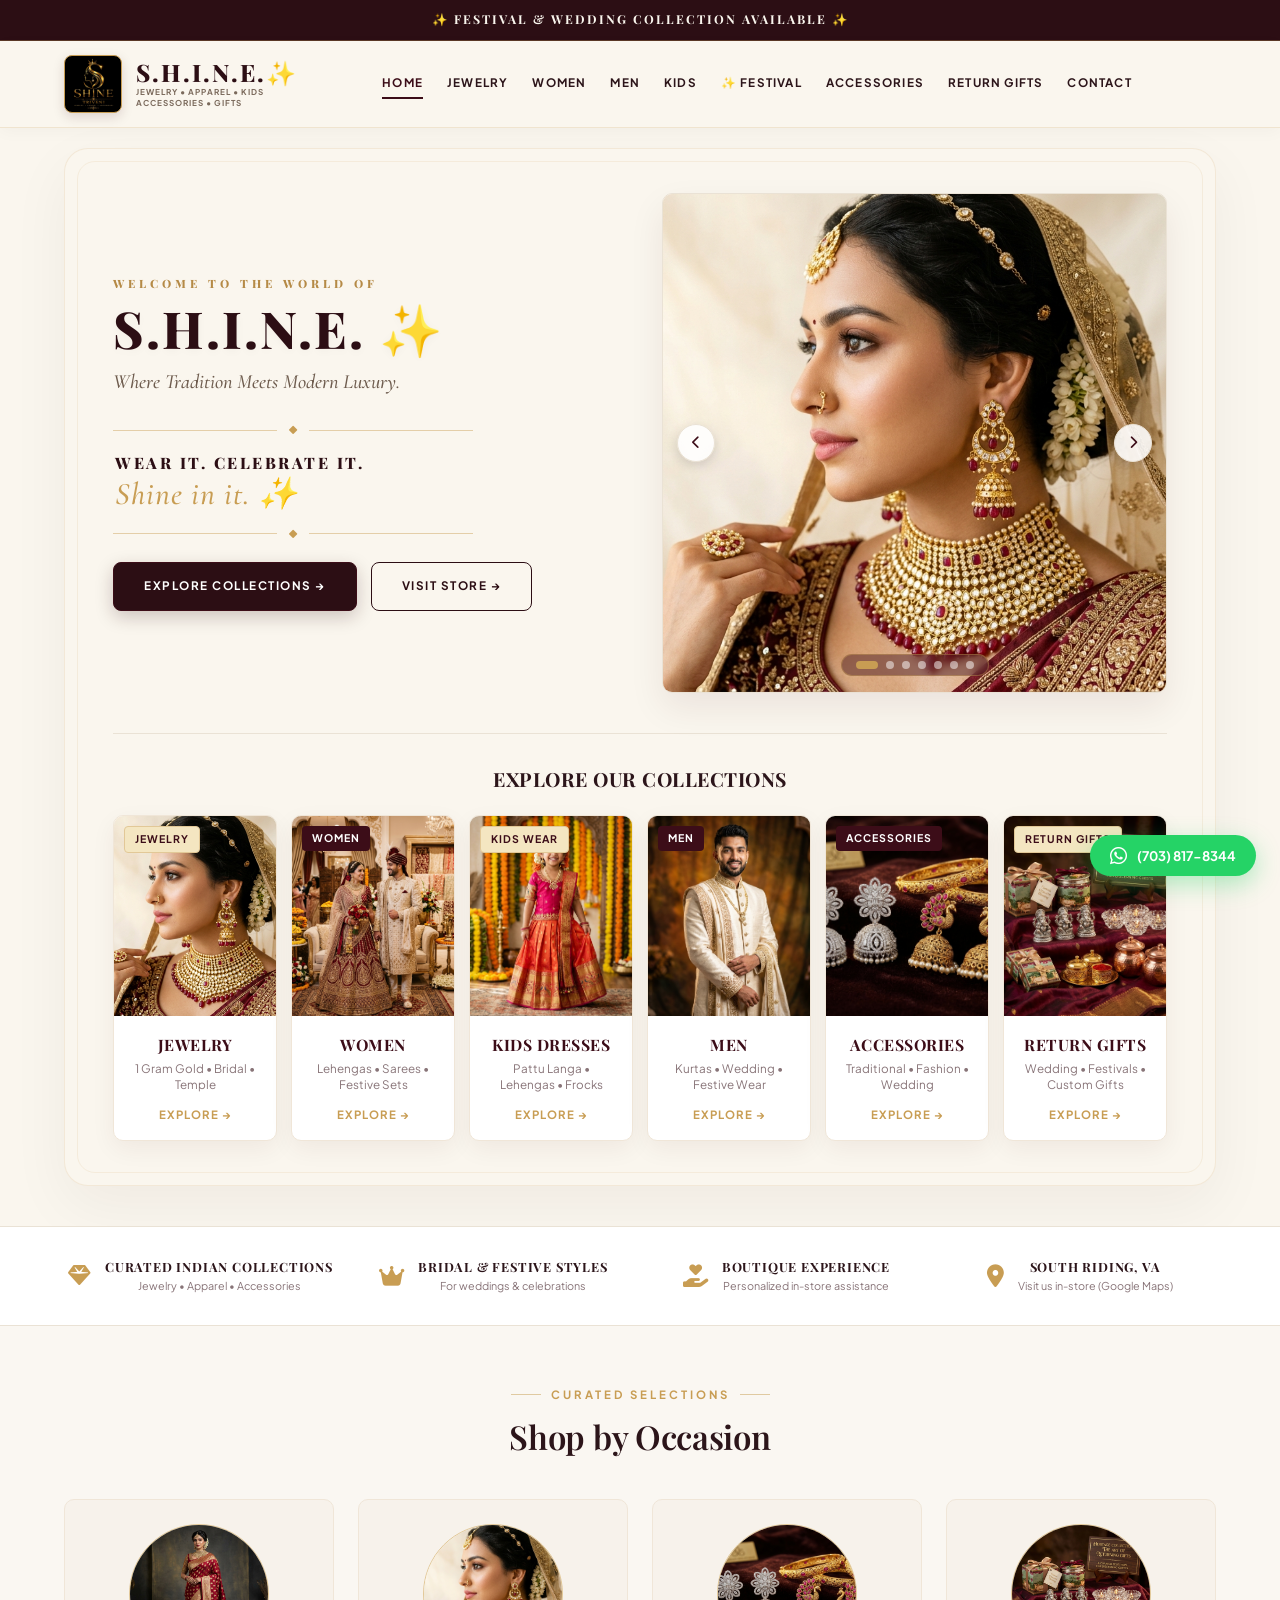
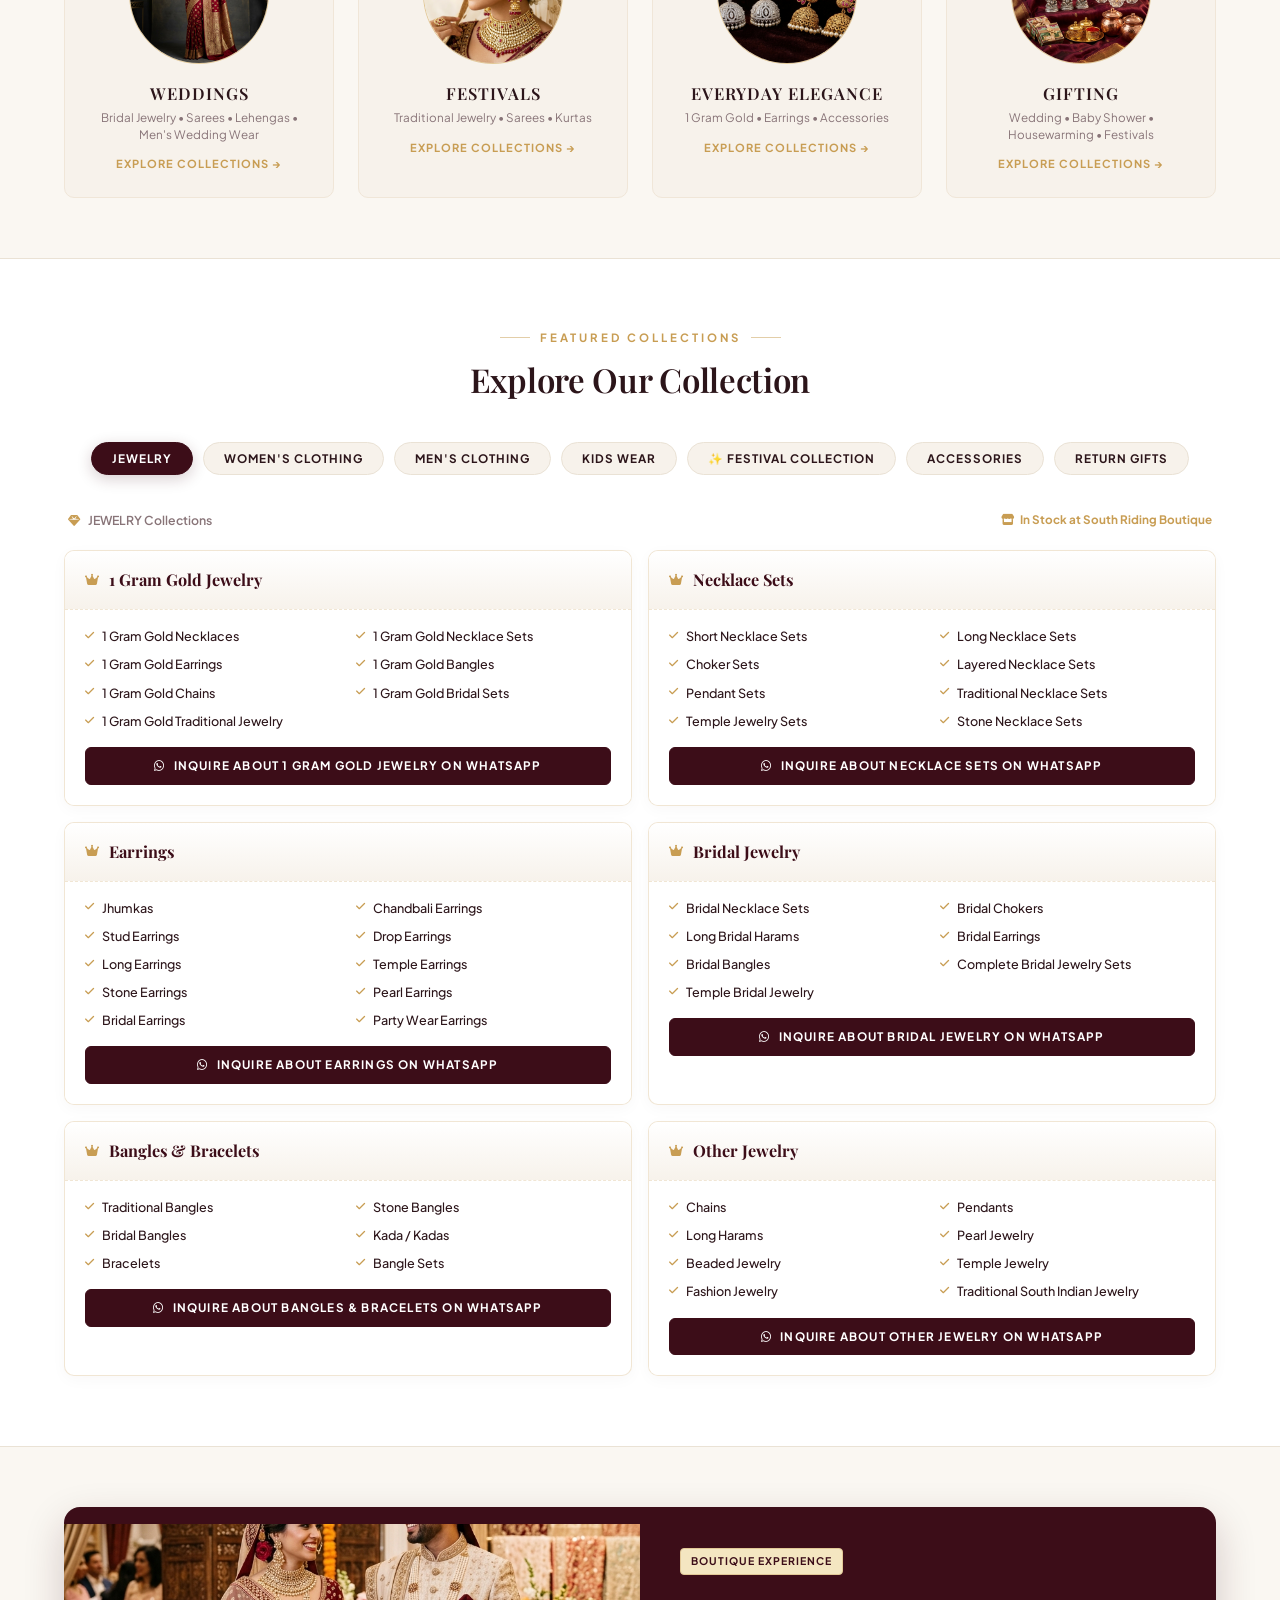
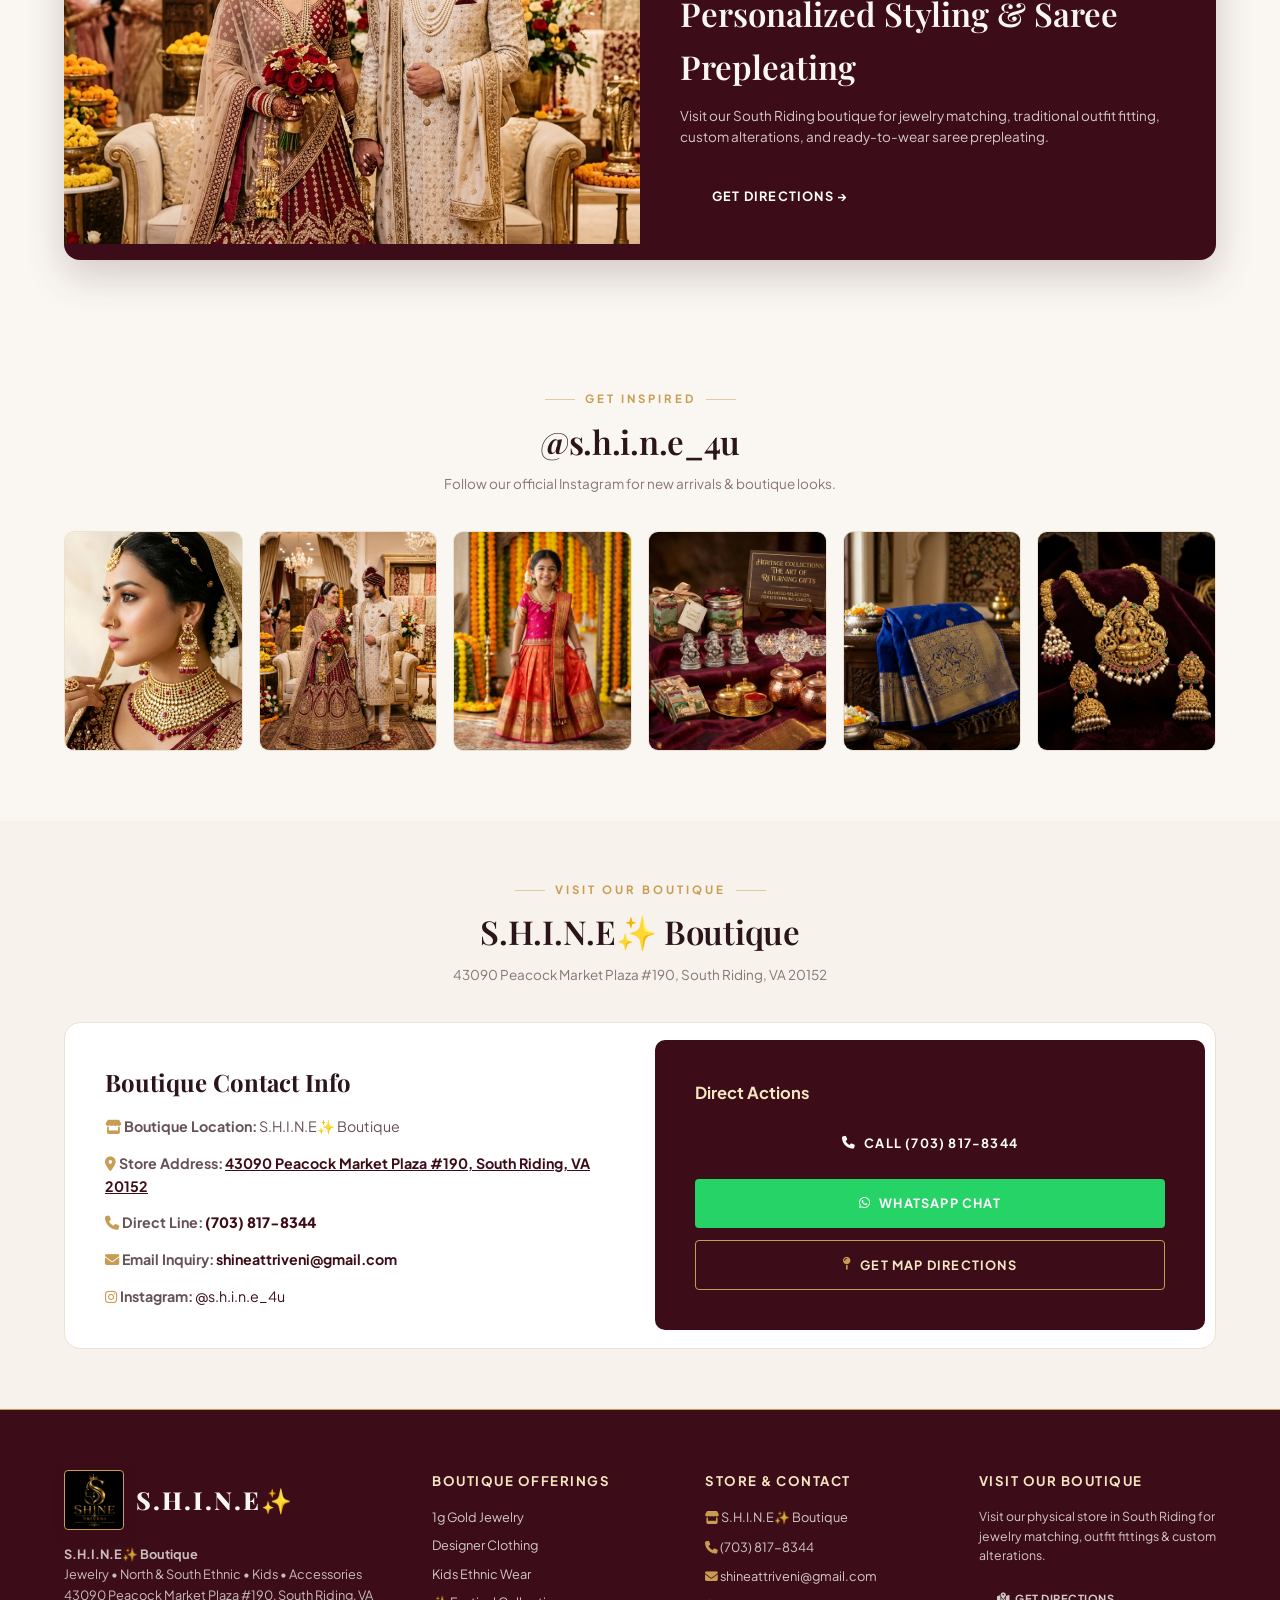
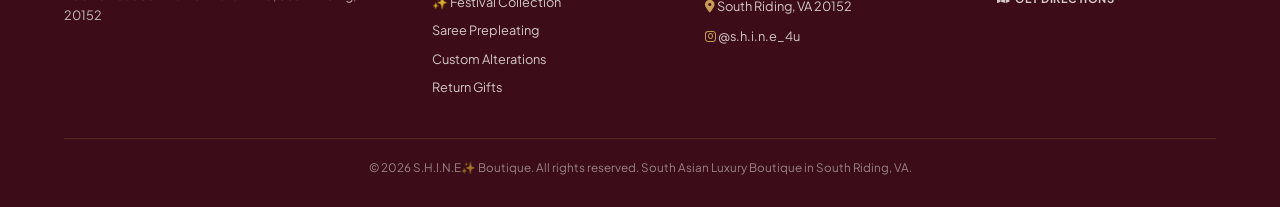
==== commit 2b914a48: "Update Shine in it font to thin Cormorant Garamond luxury editorial serif italic" ====
--- a/website.html
+++ b/website.html
@@ -9,7 +9,7 @@
   <!-- Google Fonts -->
   <link rel="preconnect" href="https://fonts.googleapis.com">
   <link rel="preconnect" href="https://fonts.gstatic.com" crossorigin>
-  <link href="https://fonts.googleapis.com/css2?family=Playfair+Display:ital,wght@0,500;0,600;0,700;0,800;1,400;1,600&family=Plus+Jakarta+Sans:wght@300;400;500;600;700;800&display=swap" rel="stylesheet">
+  <link href="https://fonts.googleapis.com/css2?family=Cormorant+Garamond:ital,wght@1,400;1,500;1,600&family=Playfair+Display:ital,wght@0,500;0,600;0,700;0,800;1,400;1,500;1,600&family=Plus+Jakarta+Sans:wght@300;400;500;600;700;800&display=swap" rel="stylesheet">
   
   <!-- FontAwesome Icons -->
   <link rel="stylesheet" href="https://cdnjs.cloudflare.com/ajax/libs/font-awesome/6.4.0/css/all.min.css">
@@ -95,8 +95,8 @@
           <!-- Left Stationary Content Card -->
           <div class="hero-content" style="display: flex; flex-direction: column; align-items: flex-start; text-align: left;">
             
-            <!-- Editorial Pre-header -->
-            <span style="font-family: var(--font-heading); font-size: 0.74rem; font-weight: 800; color: #B58A46; letter-spacing: 4px; text-transform: uppercase; margin-bottom: 8px; display: block;">
+            <!-- Pre-header -->
+            <span style="font-family: var(--font-heading); font-size: 0.76rem; font-weight: 800; color: #B58A46; letter-spacing: 4px; text-transform: uppercase; margin-bottom: 8px; display: block;">
               WELCOME TO THE WORLD OF
             </span>
 
@@ -106,7 +106,7 @@
             </h1>
             
             <!-- Italic Sub-headline -->
-            <p style="font-family: 'Playfair Display', Georgia, serif; font-size: 1.28rem; font-style: italic; font-weight: 500; color: #6E5C4E; margin-bottom: 16px; line-height: 1.4;">
+            <p style="font-family: 'Cormorant Garamond', 'Playfair Display', Georgia, serif; font-size: 1.35rem; font-style: italic; font-weight: 500; color: #6E5C4E; margin-bottom: 16px; line-height: 1.4;">
               Where Tradition Meets Modern Luxury.
             </p>
 
@@ -117,13 +117,13 @@
               <span style="flex: 1; height: 1px; background: rgba(200, 157, 83, 0.45);"></span>
             </div>
 
-            <!-- Distinctive Brand Signature Block (Enlarged 25-30%) -->
+            <!-- Distinctive Brand Signature Block (Refined Thin Luxury Editorial Serif Italic) -->
             <div style="margin-bottom: 18px; padding-left: 2px;">
               <div style="font-family: var(--font-heading); font-size: 1.05rem; font-weight: 800; color: #2C0E14; letter-spacing: 2.5px; text-transform: uppercase; line-height: 1.3;">
                 WEAR IT. CELEBRATE IT.
               </div>
-              <div style="font-family: 'Playfair Display', Georgia, serif; font-size: 1.98rem; font-style: italic; font-weight: 700; color: #C89D53; margin-top: 5px; letter-spacing: 0.8px; text-shadow: 0 2px 12px rgba(200, 157, 83, 0.2);">
-                SHINE IN IT. ✨
+              <div style="font-family: 'Cormorant Garamond', 'Playfair Display', Georgia, serif; font-size: 2.1rem; font-style: italic; font-weight: 500; color: #C89D53; margin-top: 4px; letter-spacing: 1px; line-height: 1.1;">
+                Shine in it. ✨
               </div>
             </div>
 
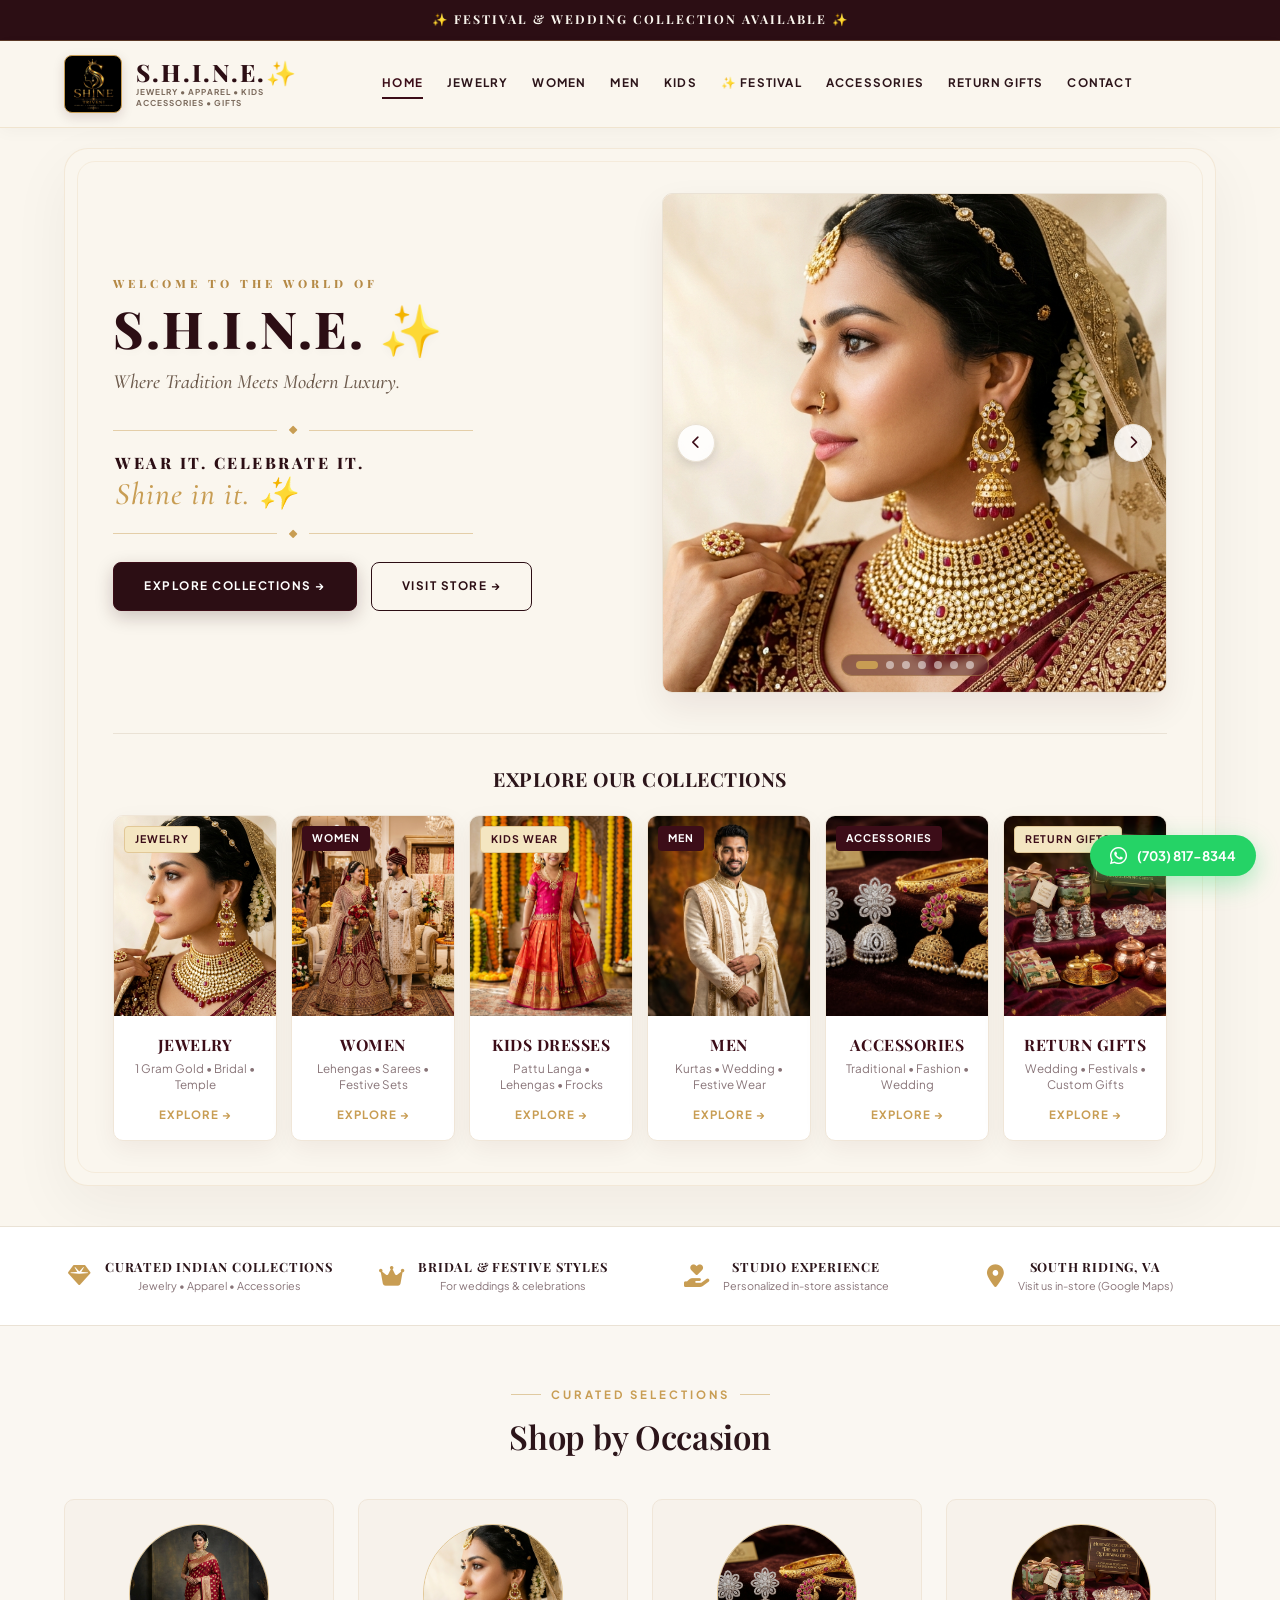
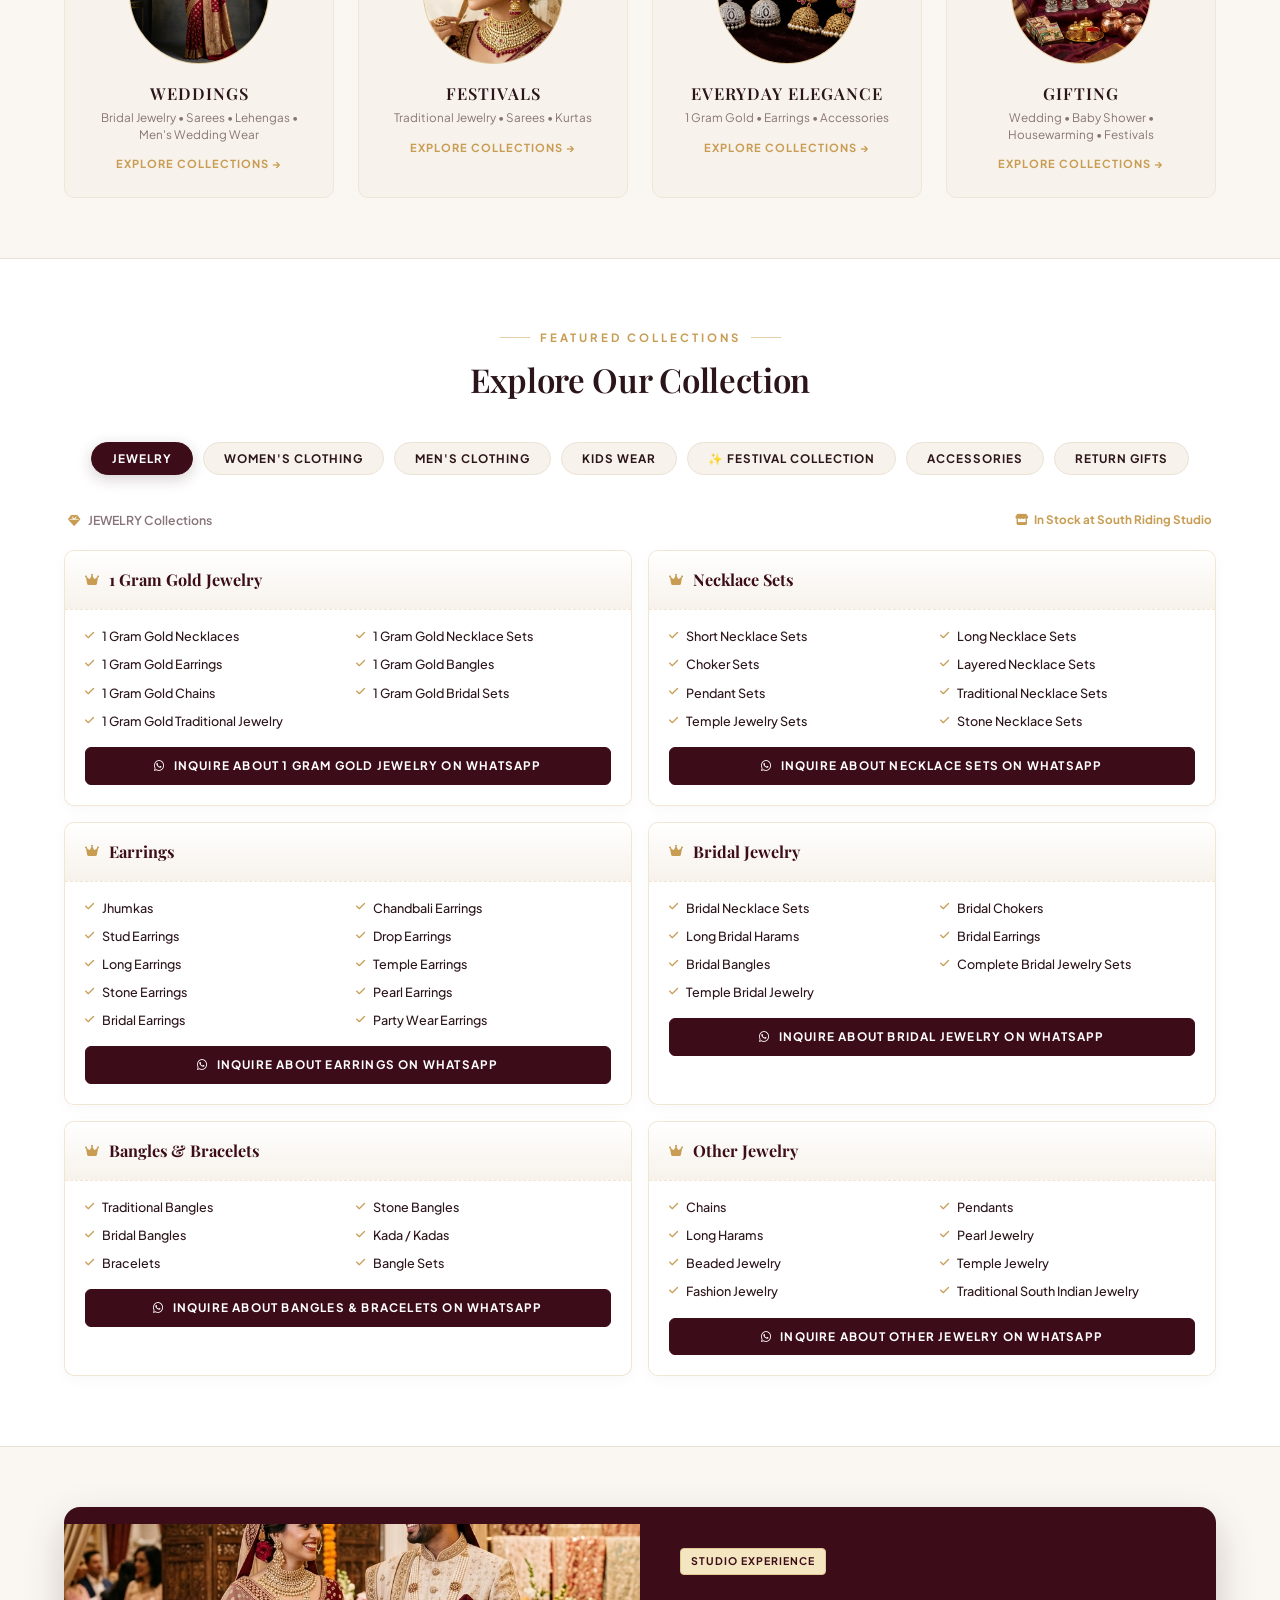
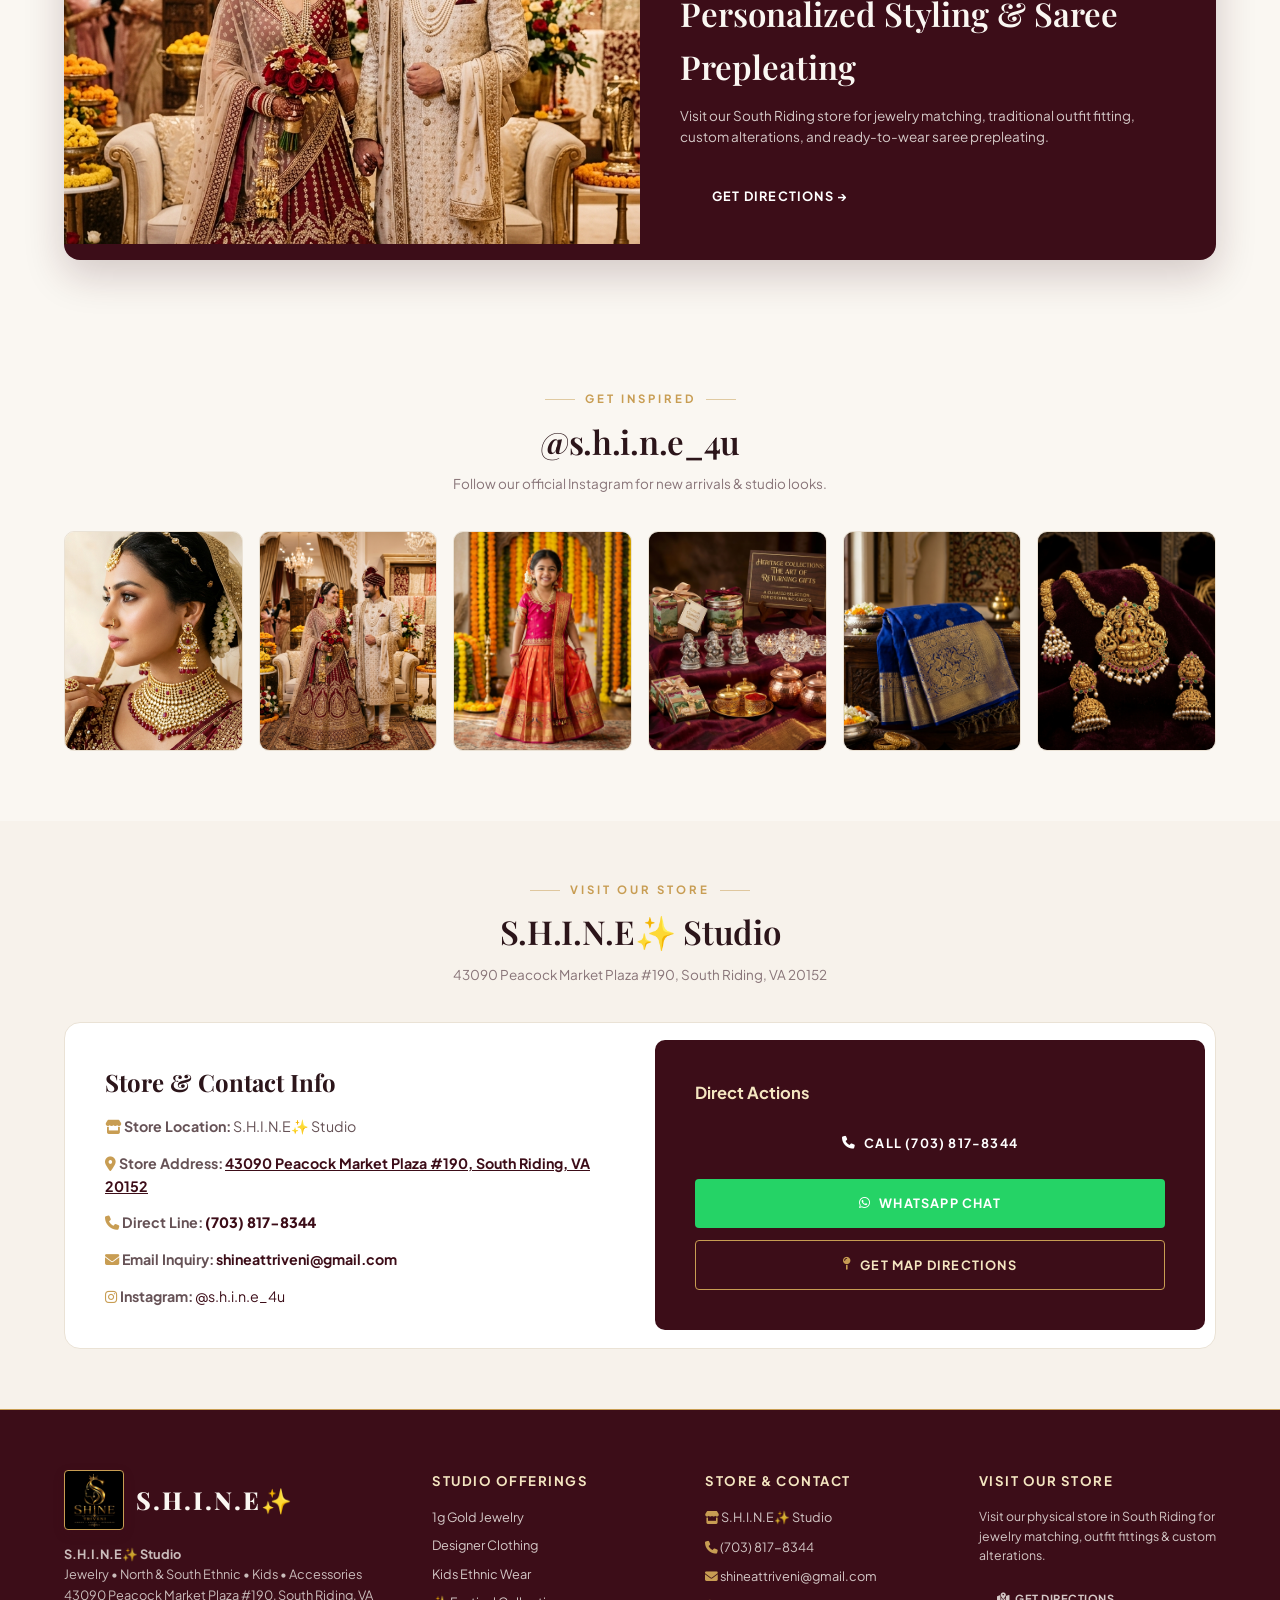
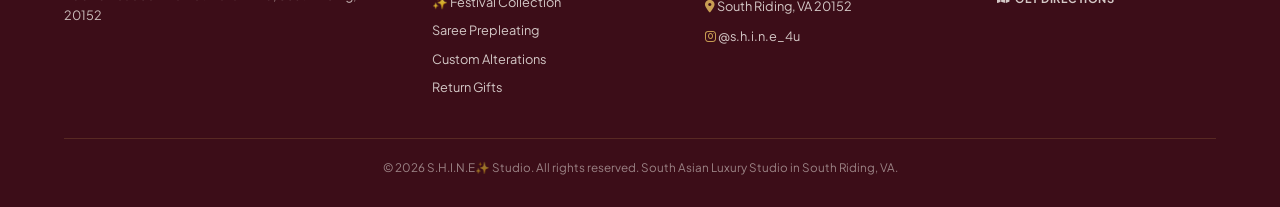
==== commit afbfe9d1: "Remove all occurrences of the word Boutique across the entire website" ====
--- a/website.html
+++ b/website.html
@@ -3,8 +3,8 @@
 <head>
   <meta charset="UTF-8">
   <meta name="viewport" content="width=device-width, initial-scale=1.0">
-  <title>S.H.I.N.E✨ | South Asian Luxury Boutique | South Riding, VA</title>
-  <meta name="description" content="S.H.I.N.E✨. South Asian luxury boutique in South Riding, VA offering 1 Gram Gold Jewelry, North & South Indian Apparel, Kids Dresses, Accessories, Saree Prepleating, Custom Alterations & Return Gifts.">
+  <title>S.H.I.N.E✨ | South Asian Luxury Studio | South Riding, VA</title>
+  <meta name="description" content="S.H.I.N.E✨. South Asian luxury studio in South Riding, VA offering 1 Gram Gold Jewelry, North & South Indian Apparel, Kids Dresses, Accessories, Saree Prepleating, Custom Alterations & Return Gifts.">
   
   <!-- Google Fonts -->
   <link rel="preconnect" href="https://fonts.googleapis.com">
@@ -72,7 +72,7 @@
       <a href="#collections" class="mobile-drawer-link" onclick="setFilter('gifts'); closeMobileMenu();">RETURN GIFTS</a>
       <a href="#contact" class="mobile-drawer-link" onclick="closeMobileMenu()">CONTACT</a>
       <div style="display: flex; flex-direction: column; gap: 10px; margin-top: 14px; padding-top: 14px; border-top: 1px dashed rgba(200, 157, 83, 0.3);">
-        <a href="https://wa.me/17038178344?text=Hi!%20I'd%20like%20to%20inquire%20about%20S.H.I.N.E✨%20Boutique%20services." target="_blank" class="btn btn-whatsapp" style="width: 100%; justify-content: center;">
+        <a href="https://wa.me/17038178344?text=Hi!%20I'd%20like%20to%20inquire%20about%20S.H.I.N.E✨%20services." target="_blank" class="btn btn-whatsapp" style="width: 100%; justify-content: center;">
           <i class="fa-brands fa-whatsapp"></i> WHATSAPP US
         </a>
         <a href="https://maps.app.goo.gl/nNsDsziv38kxUxG36" target="_blank" rel="noopener noreferrer" class="btn btn-burgundy" style="width: 100%; justify-content: center;">
@@ -95,50 +95,51 @@
           <!-- Left Stationary Content Card -->
           <div class="hero-content" style="display: flex; flex-direction: column; align-items: flex-start; text-align: left;">
             
-            <!-- Pre-header -->
-            <span style="font-family: var(--font-heading); font-size: 0.76rem; font-weight: 800; color: #B58A46; letter-spacing: 4px; text-transform: uppercase; margin-bottom: 8px; display: block;">
-              WELCOME TO THE WORLD OF
-            </span>
-
-            <!-- Dominant Brand Headline: S.H.I.N.E. ✨ -->
-            <h1 class="hero-title-aurora" style="font-family: var(--font-heading); font-size: 3.4rem; font-weight: 800; color: #2C0E14; line-height: 1.08; margin-bottom: 12px; letter-spacing: 2px; text-shadow: 0 2px 10px rgba(44, 14, 20, 0.04);">
-              S.H.I.N.E. ✨
-            </h1>
-            
-            <!-- Italic Sub-headline -->
-            <p style="font-family: 'Cormorant Garamond', 'Playfair Display', Georgia, serif; font-size: 1.35rem; font-style: italic; font-weight: 500; color: #6E5C4E; margin-bottom: 16px; line-height: 1.4;">
-              Where Tradition Meets Modern Luxury.
-            </p>
-
-            <!-- Top Diamond Line Divider -->
-            <div style="display: flex; align-items: center; gap: 12px; margin: 14px 0 18px 0; width: 100%; max-width: 360px;">
+            <!-- Headline Header Block -->
+            <div class="hero-header-block" style="width: 100%;">
+              <span class="hero-pre-header" style="font-family: var(--font-heading); font-size: 0.76rem; font-weight: 800; color: #B58A46; letter-spacing: 4px; text-transform: uppercase; margin-bottom: 8px; display: block;">
+                WELCOME TO THE WORLD OF
+              </span>
+
+              <h1 class="hero-title-aurora" style="font-family: var(--font-heading); font-size: 3.4rem; font-weight: 800; color: #2C0E14; line-height: 1.08; margin-bottom: 12px; letter-spacing: 2px; text-shadow: 0 2px 10px rgba(44, 14, 20, 0.04);">
+                S.H.I.N.E. ✨
+              </h1>
+              
+              <p class="hero-tagline-italic" style="font-family: 'Cormorant Garamond', 'Playfair Display', Georgia, serif; font-size: 1.35rem; font-style: italic; font-weight: 500; color: #6E5C4E; margin-bottom: 16px; line-height: 1.4;">
+                Where Tradition Meets Modern Luxury.
+              </p>
+            </div>
+
+            <!-- Top Diamond Line Divider (Desktop Only) -->
+            <div class="hero-divider top-divider" style="display: flex; align-items: center; gap: 12px; margin: 14px 0 18px 0; width: 100%; max-width: 360px;">
               <span style="flex: 1; height: 1px; background: rgba(200, 157, 83, 0.45);"></span>
               <i class="fa-solid fa-diamond" style="font-size: 0.55rem; color: #C89D53;"></i>
               <span style="flex: 1; height: 1px; background: rgba(200, 157, 83, 0.45);"></span>
             </div>
 
-            <!-- Distinctive Brand Signature Block (Refined Thin Luxury Editorial Serif Italic) -->
-            <div style="margin-bottom: 18px; padding-left: 2px;">
-              <div style="font-family: var(--font-heading); font-size: 1.05rem; font-weight: 800; color: #2C0E14; letter-spacing: 2.5px; text-transform: uppercase; line-height: 1.3;">
+            <!-- Distinctive Brand Signature Block -->
+            <div class="hero-signature-block" style="margin-bottom: 18px; padding-left: 2px; width: 100%;">
+              <div class="signature-top" style="font-family: var(--font-heading); font-size: 1.05rem; font-weight: 800; color: #2C0E14; letter-spacing: 2.5px; text-transform: uppercase; line-height: 1.3;">
                 WEAR IT. CELEBRATE IT.
               </div>
-              <div style="font-family: 'Cormorant Garamond', 'Playfair Display', Georgia, serif; font-size: 2.1rem; font-style: italic; font-weight: 500; color: #C89D53; margin-top: 4px; letter-spacing: 1px; line-height: 1.1;">
+              <div class="signature-bottom" style="font-family: 'Cormorant Garamond', 'Playfair Display', Georgia, serif; font-size: 2.1rem; font-style: italic; font-weight: 500; color: #C89D53; margin-top: 4px; letter-spacing: 1px; line-height: 1.1;">
                 Shine in it. ✨
               </div>
             </div>
 
             <!-- Bottom Diamond Line Divider -->
-            <div style="display: flex; align-items: center; gap: 12px; margin: 0 0 24px 0; width: 100%; max-width: 360px;">
+            <div class="hero-divider bottom-divider" style="display: flex; align-items: center; gap: 12px; margin: 0 0 24px 0; width: 100%; max-width: 360px;">
               <span style="flex: 1; height: 1px; background: rgba(200, 157, 83, 0.45);"></span>
               <i class="fa-solid fa-diamond" style="font-size: 0.55rem; color: #C89D53;"></i>
               <span style="flex: 1; height: 1px; background: rgba(200, 157, 83, 0.45);"></span>
             </div>
 
-            <div style="display: flex; gap: 14px; flex-wrap: wrap; width: 100%;">
-              <a href="#collections" class="btn btn-burgundy" style="background: #2C0E14; color: #ffffff; border-radius: 8px; padding: 14px 30px; font-size: 0.78rem; font-weight: 700; letter-spacing: 1.5px; text-transform: uppercase; text-decoration: none; display: inline-flex; align-items: center; gap: 8px; box-shadow: 0 6px 18px rgba(44, 14, 20, 0.22);">
+            <!-- Hero Action Buttons Block -->
+            <div class="hero-actions-block" style="display: flex; gap: 14px; flex-wrap: wrap; width: 100%;">
+              <a href="#collections" class="btn btn-burgundy btn-hero-compact" style="background: #2C0E14; color: #ffffff; border-radius: 8px; padding: 14px 30px; font-size: 0.78rem; font-weight: 700; letter-spacing: 1.5px; text-transform: uppercase; text-decoration: none; display: inline-flex; align-items: center; gap: 8px; box-shadow: 0 6px 18px rgba(44, 14, 20, 0.22);">
                 EXPLORE COLLECTIONS &rarr;
               </a>
-              <a href="https://maps.app.goo.gl/nNsDsziv38kxUxG36" target="_blank" rel="noopener noreferrer" class="btn" style="background: transparent; color: #2C0E14; border: 1.5px solid #2C0E14; border-radius: 8px; padding: 14px 30px; font-size: 0.78rem; font-weight: 700; letter-spacing: 1.5px; text-transform: uppercase; text-decoration: none; display: inline-flex; align-items: center; gap: 8px;">
+              <a href="https://maps.app.goo.gl/nNsDsziv38kxUxG36" target="_blank" rel="noopener noreferrer" class="btn btn-hero-outline-compact" style="background: transparent; color: #2C0E14; border: 1.5px solid #2C0E14; border-radius: 8px; padding: 14px 30px; font-size: 0.78rem; font-weight: 700; letter-spacing: 1.5px; text-transform: uppercase; text-decoration: none; display: inline-flex; align-items: center; gap: 8px;">
                 VISIT STORE &rarr;
               </a>
             </div>
@@ -304,7 +305,7 @@
       <div class="trust-bar-item">
         <i class="fa-solid fa-hand-holding-heart trust-bar-icon"></i>
         <div>
-          <div class="trust-bar-title">BOUTIQUE EXPERIENCE</div>
+          <div class="trust-bar-title">STUDIO EXPERIENCE</div>
           <div class="trust-bar-sub">Personalized in-store assistance</div>
         </div>
       </div>
@@ -393,7 +394,7 @@
       <!-- Catalog Category Info Header Bar -->
       <div id="catalog-counter-bar" style="display: flex; justify-content: space-between; align-items: center; margin-bottom: 20px; padding: 0 4px; font-size: 0.82rem; color: var(--text-muted); font-weight: 600;">
         <span id="catalog-count-text"><i class="fa-solid fa-gem text-gold" style="margin-right: 6px;"></i> Jewelry Collections</span>
-        <span style="font-size: 0.78rem; color: var(--gold-accent); font-weight: 700;"><i class="fa-solid fa-store" style="margin-right: 4px;"></i> In Stock at South Riding Boutique</span>
+        <span style="font-size: 0.78rem; color: var(--gold-accent); font-weight: 700;"><i class="fa-solid fa-store" style="margin-right: 4px;"></i> In Stock at South Riding Studio</span>
       </div>
 
       <!-- Expandable Subcategory Cards Grid -->
@@ -407,12 +408,12 @@
   <section id="experience" class="middle-banner-section">
     <div class="container">
       <div class="burgundy-banner-card">
-        <img src="assets/north_indian_couple.jpg" alt="S.H.I.N.E✨ Boutique Exclusive Styling" class="burgundy-banner-img">
+        <img src="assets/north_indian_couple.jpg" alt="S.H.I.N.E✨ Studio Exclusive Styling" class="burgundy-banner-img">
         <div class="burgundy-banner-content">
-          <span class="badge badge-gold" style="margin-bottom: 12px;">BOUTIQUE EXPERIENCE</span>
+          <span class="badge badge-gold" style="margin-bottom: 12px;">STUDIO EXPERIENCE</span>
           <h2 class="burgundy-banner-title">Personalized Styling & Saree Prepleating</h2>
           <p class="burgundy-banner-desc">
-            Visit our South Riding boutique for jewelry matching, traditional outfit fitting, custom alterations, and ready-to-wear saree prepleating.
+            Visit our South Riding store for jewelry matching, traditional outfit fitting, custom alterations, and ready-to-wear saree prepleating.
           </p>
           <a href="https://maps.app.goo.gl/nNsDsziv38kxUxG36" target="_blank" rel="noopener noreferrer" class="btn btn-gold btn-lg">
             GET DIRECTIONS &rarr;
@@ -428,7 +429,7 @@
       <div class="section-header-center">
         <span class="subhead-gold">GET INSPIRED</span>
         <h2 class="section-title-lg">@s.h.i.n.e_4u</h2>
-        <p style="color: var(--text-muted); font-size: 0.9rem; margin-top: 6px;">Follow our official Instagram for new arrivals & boutique looks.</p>
+        <p style="color: var(--text-muted); font-size: 0.9rem; margin-top: 6px;">Follow our official Instagram for new arrivals & studio looks.</p>
       </div>
 
       <div class="gallery-grid">
@@ -469,16 +470,16 @@
   <section id="contact" class="category-section" style="background: var(--bg-card-cream);">
     <div class="container">
       <div class="section-header-center">
-        <span class="subhead-gold">VISIT OUR BOUTIQUE</span>
-        <h2 class="section-title-lg">S.H.I.N.E✨ Boutique</h2>
+        <span class="subhead-gold">VISIT OUR STORE</span>
+        <h2 class="section-title-lg">S.H.I.N.E✨ Studio</h2>
         <p style="color: var(--text-muted); font-size: 0.9rem; margin-top: 6px;">43090 Peacock Market Plaza #190, South Riding, VA 20152</p>
       </div>
 
       <div class="hero-grid" style="background: #ffffff; padding: 10px; border-radius: var(--radius-lg); border: 1px solid var(--border-subtle);">
         <div style="padding: 30px;">
-          <h3 style="font-family: var(--font-heading); font-size: 1.6rem; color: var(--text-heading); margin-bottom: 14px;">Boutique Contact Info</h3>
+          <h3 style="font-family: var(--font-heading); font-size: 1.6rem; color: var(--text-heading); margin-bottom: 14px;">Store & Contact Info</h3>
           <div style="display: flex; flex-direction: column; gap: 14px; font-size: 0.95rem; color: var(--text-body);">
-            <div><strong><i class="fa-solid fa-store text-gold"></i> Boutique Location:</strong> S.H.I.N.E✨ Boutique</div>
+            <div><strong><i class="fa-solid fa-store text-gold"></i> Store Location:</strong> S.H.I.N.E✨ Studio</div>
             <div><strong><i class="fa-solid fa-location-dot text-gold"></i> Store Address:</strong> <a href="https://maps.app.goo.gl/nNsDsziv38kxUxG36" target="_blank" rel="noopener noreferrer" class="text-burgundy" style="font-weight: 700; text-decoration: underline;">43090 Peacock Market Plaza #190, South Riding, VA 20152</a></div>
             <div><strong><i class="fa-solid fa-phone text-gold"></i> Direct Line:</strong> <a href="tel:7038178344" class="text-burgundy" style="font-weight: 800;">(703) 817-8344</a></div>
             <div><strong><i class="fa-solid fa-envelope text-gold"></i> Email Inquiry:</strong> <a href="mailto:shineattriveni@gmail.com" class="text-burgundy" style="font-weight: 700;">shineattriveni@gmail.com</a></div>
@@ -491,7 +492,7 @@
           <a href="tel:7038178344" class="btn btn-gold btn-lg">
             <i class="fa-solid fa-phone"></i> CALL (703) 817-8344
           </a>
-          <a href="https://wa.me/17038178344?text=Hi!%20I'd%20like%20to%20inquire%20about%20S.H.I.N.E✨%20Boutique%20services." target="_blank" class="btn btn-whatsapp btn-lg">
+          <a href="https://wa.me/17038178344?text=Hi!%20I'd%20like%20to%20inquire%20about%20S.H.I.N.E✨%20services." target="_blank" class="btn btn-whatsapp btn-lg">
             <i class="fa-brands fa-whatsapp"></i> WHATSAPP CHAT
           </a>
           <a href="https://maps.app.goo.gl/nNsDsziv38kxUxG36" target="_blank" rel="noopener noreferrer" class="btn btn-outline-burgundy btn-lg" style="border-color: var(--gold-accent); color: var(--gold-light);">
@@ -549,10 +550,10 @@
 
       <div style="padding: 36px;">
         <h2 style="font-family: var(--font-heading); font-size: 1.6rem; color: var(--text-heading); margin-bottom: 4px;">
-          Plan Your Boutique Visit & Fitting
+          Plan Your Store Visit & Fitting
         </h2>
         <p style="color: var(--text-muted); font-size: 0.85rem; margin-bottom: 20px;">
-          S.H.I.N.E✨ Boutique
+          S.H.I.N.E✨ Studio
         </p>
 
         <form id="appointment-form" class="vip-form">
@@ -592,7 +593,7 @@
   </div>
 
   <!-- Floating WhatsApp VIP Widget -->
-  <a href="https://wa.me/17038178344?text=Hi!%20I'd%20like%20to%20inquire%20about%20S.H.I.N.E✨%20Boutique%20services." target="_blank" class="floating-whatsapp" title="Chat on WhatsApp">
+  <a href="https://wa.me/17038178344?text=Hi!%20I'd%20like%20to%20inquire%20about%20S.H.I.N.E✨%20services." target="_blank" class="floating-whatsapp" title="Chat on WhatsApp">
     <i class="fa-brands fa-whatsapp" style="font-size: 1.3rem;"></i>
     <span>(703) 817-8344</span>
   </a>
@@ -609,14 +610,14 @@
             </div>
           </div>
           <p class="footer-brand-text">
-            <strong>S.H.I.N.E✨ Boutique</strong><br>
+            <strong>S.H.I.N.E✨ Studio</strong><br>
             Jewelry • North & South Ethnic • Kids • Accessories<br>
             43090 Peacock Market Plaza #190, South Riding, VA 20152
           </p>
         </div>
 
         <div>
-          <h4 class="footer-col-title">BOUTIQUE OFFERINGS</h4>
+          <h4 class="footer-col-title">STUDIO OFFERINGS</h4>
           <div class="footer-links">
             <a href="#collections" class="footer-link" onclick="setFilter('jewelry')">1g Gold Jewelry</a>
             <a href="#collections" class="footer-link" onclick="setFilter('apparel')">Designer Clothing</a>
@@ -631,7 +632,7 @@
         <div>
           <h4 class="footer-col-title">STORE & CONTACT</h4>
           <div class="footer-links" style="line-height: 1.7;">
-            <div><i class="fa-solid fa-store text-gold"></i> S.H.I.N.E✨ Boutique</div>
+            <div><i class="fa-solid fa-store text-gold"></i> S.H.I.N.E✨ Studio</div>
             <div><i class="fa-solid fa-phone text-gold"></i> (703) 817-8344</div>
             <div><a href="mailto:shineattriveni@gmail.com" style="color: inherit; text-decoration: none;"><i class="fa-solid fa-envelope text-gold"></i> shineattriveni@gmail.com</a></div>
             <div><a href="https://maps.app.goo.gl/nNsDsziv38kxUxG36" target="_blank" rel="noopener noreferrer" style="color: inherit; text-decoration: none;"><i class="fa-solid fa-location-dot text-gold"></i> South Riding, VA 20152</a></div>
@@ -640,7 +641,7 @@
         </div>
 
         <div>
-          <h4 class="footer-col-title">VISIT OUR BOUTIQUE</h4>
+          <h4 class="footer-col-title">VISIT OUR STORE</h4>
           <p style="color: rgba(250, 247, 242, 0.8); font-size: 0.82rem; margin-bottom: 14px; line-height: 1.6;">
             Visit our physical store in South Riding for jewelry matching, outfit fittings & custom alterations.
           </p>
@@ -651,7 +652,7 @@
       </div>
 
       <div class="footer-bottom">
-        © 2026 S.H.I.N.E✨ Boutique. All rights reserved. South Asian Luxury Boutique in South Riding, VA.
+        © 2026 S.H.I.N.E✨ Studio. All rights reserved. South Asian Luxury Studio in South Riding, VA.
       </div>
     </div>
   </footer>
--- a/website_styles.css
+++ b/website_styles.css
@@ -1694,30 +1694,109 @@
 
   /* 3. Mobile Hero Section & Slide Image Positioning */
   .hero-card-frame {
-    padding: 24px 20px !important;
-    border-radius: 16px !important;
+    padding: 20px 16px !important;
+    border-radius: 18px !important;
   }
 
   .hero-grid {
-    grid-template-columns: 1fr !important;
-    gap: 24px !important;
+    display: flex !important;
+    flex-direction: column !important;
+    gap: 16px !important;
+  }
+
+  .hero-content {
+    display: flex !important;
+    flex-direction: column !important;
+    width: 100% !important;
+    align-items: center !important;
+    text-align: center !important;
+  }
+
+  .hero-header-block {
+    order: 1;
+    text-align: center;
+    width: 100%;
+  }
+
+  .hero-pre-header {
+    font-size: 0.68rem !important;
+    letter-spacing: 3px !important;
+    margin-bottom: 4px !important;
   }
 
   .hero-title-aurora {
-    font-size: 2.1rem !important;
-    line-height: 1.18 !important;
-  }
-
-  .hero-content {
-    text-align: left;
-  }
-
+    font-size: 2.5rem !important;
+    line-height: 1.1 !important;
+    margin-bottom: 6px !important;
+    text-align: center;
+  }
+
+  .hero-tagline-italic {
+    font-size: 1.05rem !important;
+    line-height: 1.35 !important;
+    margin-bottom: 0 !important;
+    color: #6E5C4E !important;
+    max-width: 290px;
+    margin-left: auto;
+    margin-right: auto;
+    text-align: center;
+  }
+
+  /* Image appears IMMEDIATELY after headline on mobile! */
   .hero-visual {
-    height: 380px !important;
-    max-height: 52vh !important;
-    border-radius: var(--radius-md) !important;
-    box-shadow: 0 8px 24px rgba(60, 13, 24, 0.12) !important;
-    overflow: hidden;
+    order: 2;
+    width: 100% !important;
+    height: 330px !important;
+    max-height: 48vh !important;
+    border-radius: 14px !important;
+    margin: 4px 0 10px 0 !important;
+  }
+
+  .top-divider {
+    display: none !important; /* Hide duplicate top divider on mobile */
+  }
+
+  .bottom-divider {
+    order: 3;
+    margin: 10px auto !important;
+    max-width: 260px !important;
+  }
+
+  .hero-signature-block {
+    order: 4;
+    text-align: center;
+    width: 100%;
+    margin-bottom: 12px !important;
+    padding-left: 0 !important;
+  }
+
+  .signature-top {
+    font-size: 0.88rem !important;
+    letter-spacing: 2px !important;
+  }
+
+  .signature-bottom {
+    font-size: 1.55rem !important; /* Clean, perfectly scaled for phone screens */
+    margin-top: 2px !important;
+  }
+
+  .hero-actions-block {
+    order: 5;
+    display: flex !important;
+    flex-direction: row !important; /* Side-by-side compact buttons on mobile */
+    gap: 10px !important;
+    justify-content: center !important;
+    width: 100% !important;
+  }
+
+  .btn-hero-compact, .btn-hero-outline-compact {
+    flex: 1 !important;
+    padding: 11px 12px !important;
+    font-size: 0.72rem !important;
+    letter-spacing: 1px !important;
+    justify-content: center !important;
+    border-radius: 6px !important;
+    white-space: nowrap !important;
   }
 
   .hero-carousel-arrow {
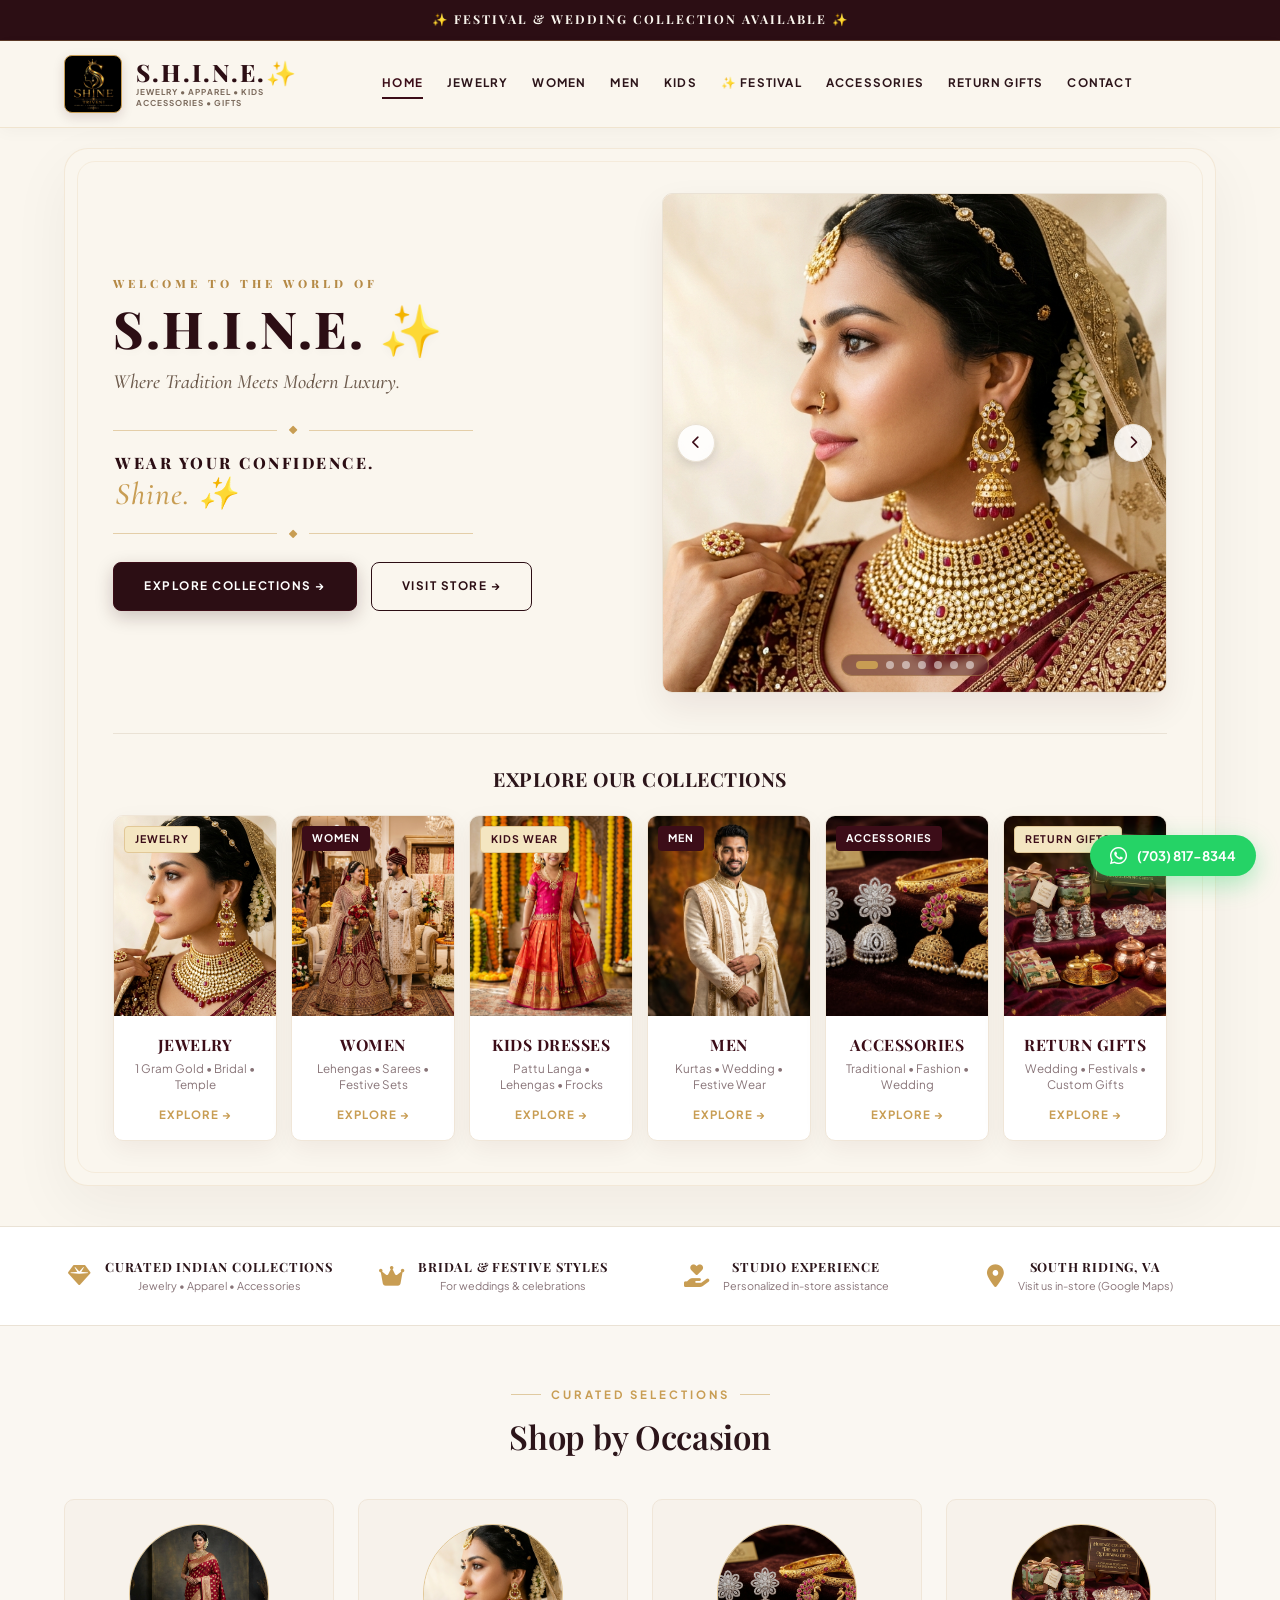
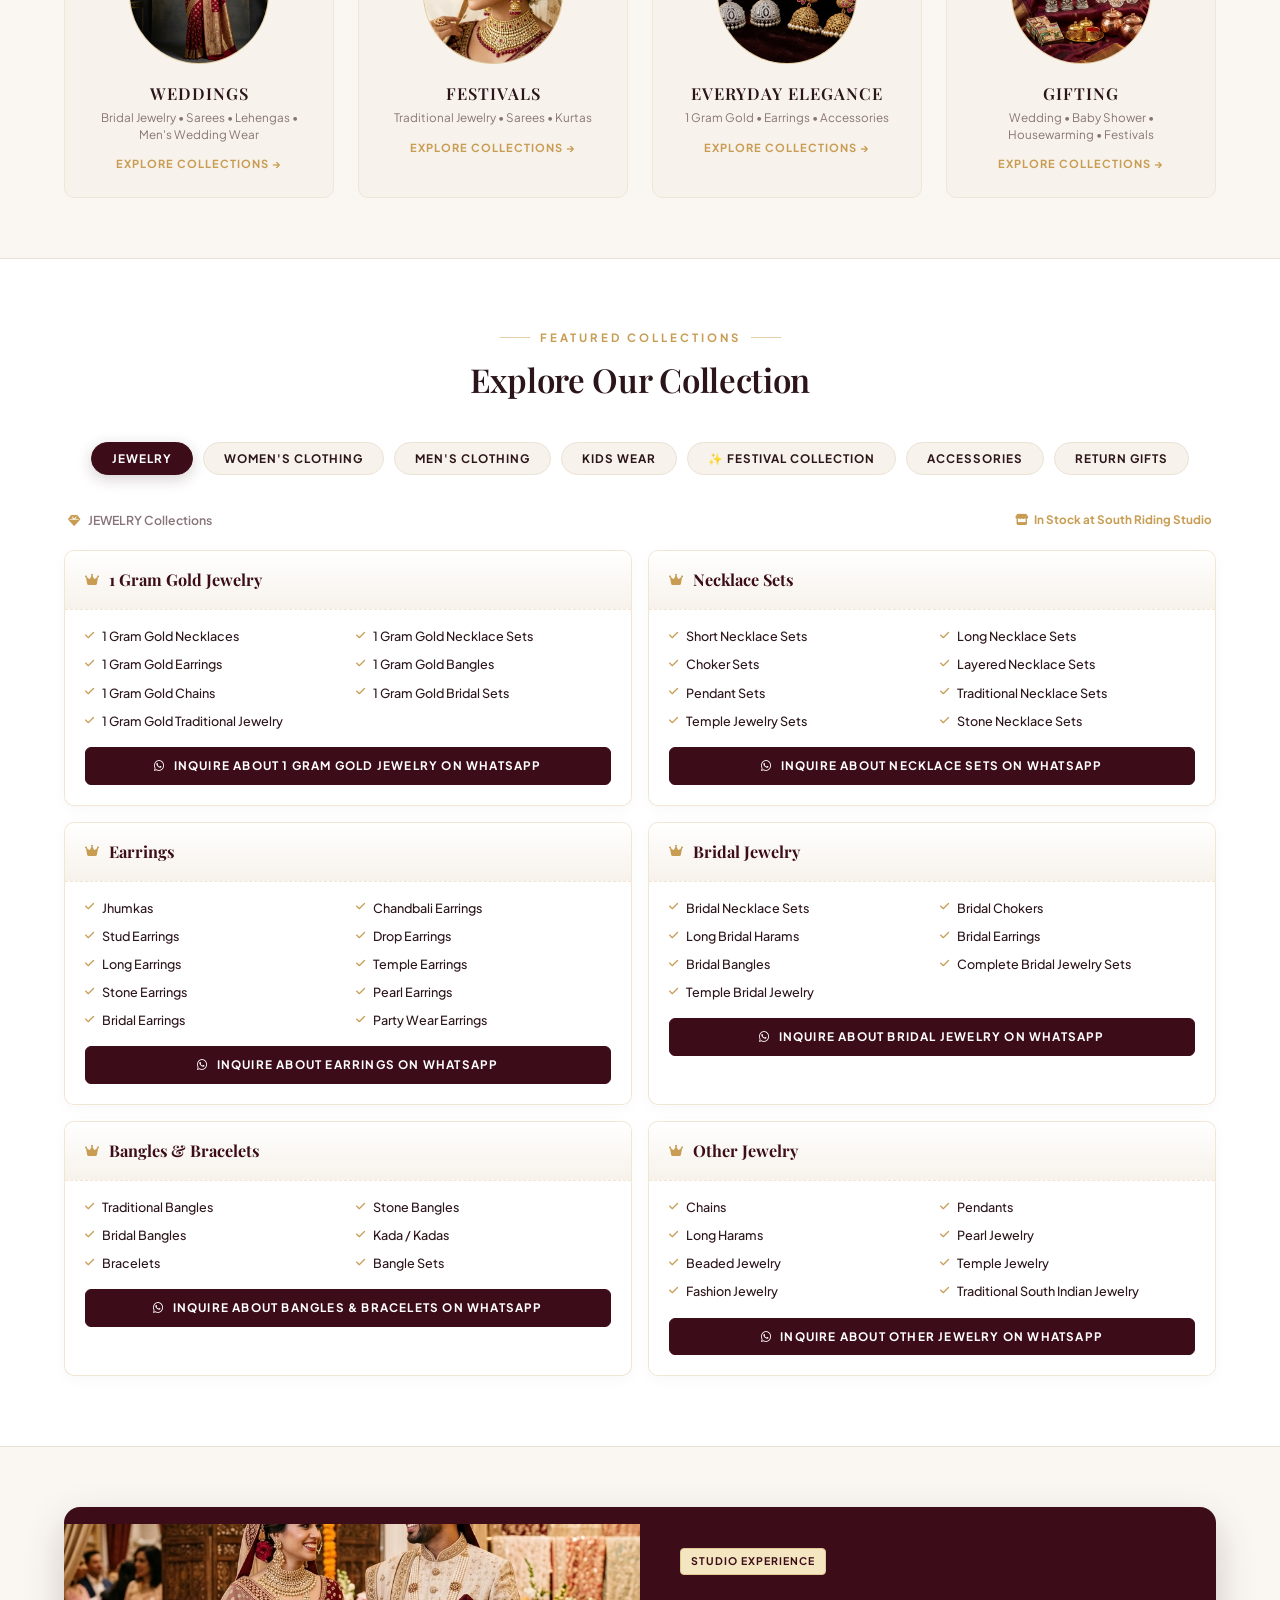
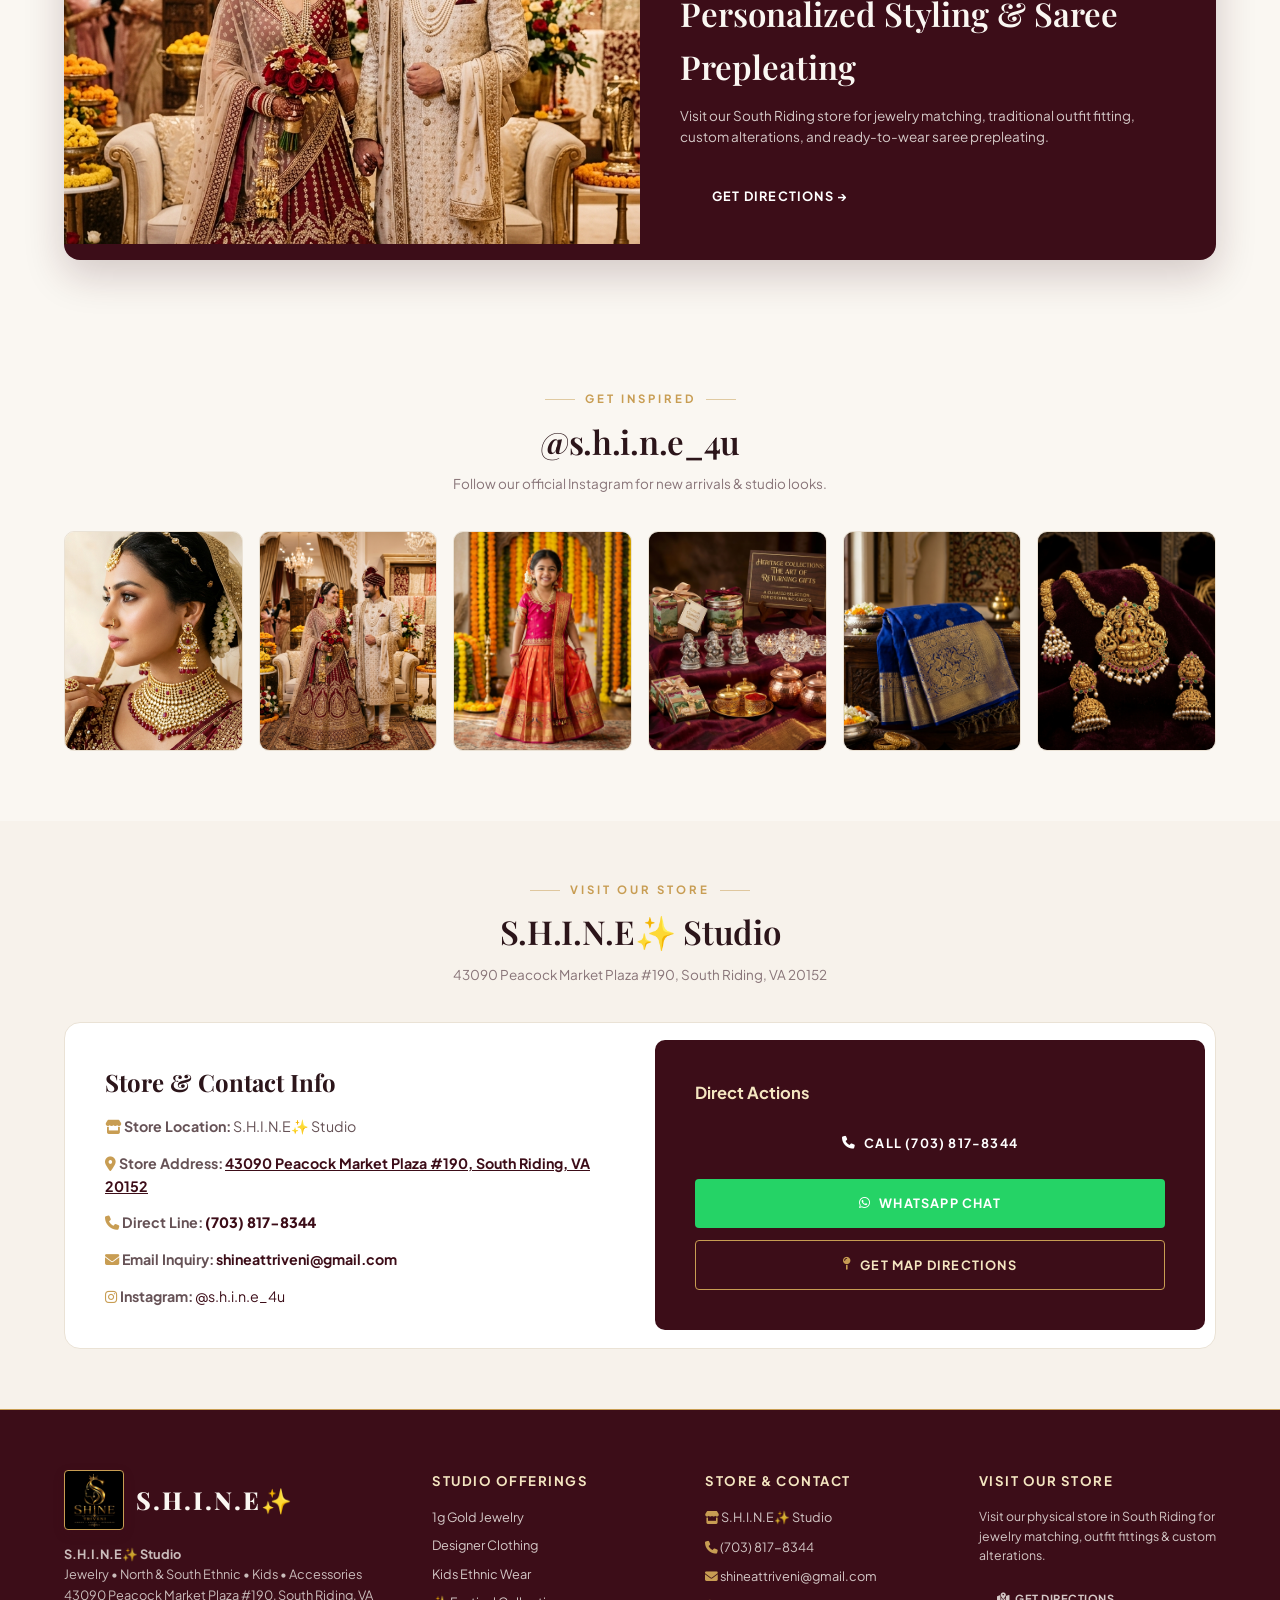
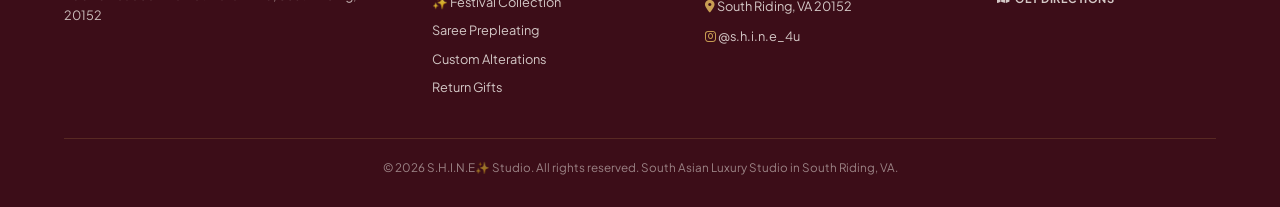
==== commit 0ec60f98: "Update client signature line to Wear Your Confidence / Shine. ✨" ====
--- a/website.html
+++ b/website.html
@@ -120,10 +120,10 @@
             <!-- Distinctive Brand Signature Block -->
             <div class="hero-signature-block" style="margin-bottom: 18px; padding-left: 2px; width: 100%;">
               <div class="signature-top" style="font-family: var(--font-heading); font-size: 1.05rem; font-weight: 800; color: #2C0E14; letter-spacing: 2.5px; text-transform: uppercase; line-height: 1.3;">
-                WEAR IT. CELEBRATE IT.
+                WEAR YOUR CONFIDENCE.
               </div>
               <div class="signature-bottom" style="font-family: 'Cormorant Garamond', 'Playfair Display', Georgia, serif; font-size: 2.1rem; font-style: italic; font-weight: 500; color: #C89D53; margin-top: 4px; letter-spacing: 1px; line-height: 1.1;">
-                Shine in it. ✨
+                Shine. ✨
               </div>
             </div>
 
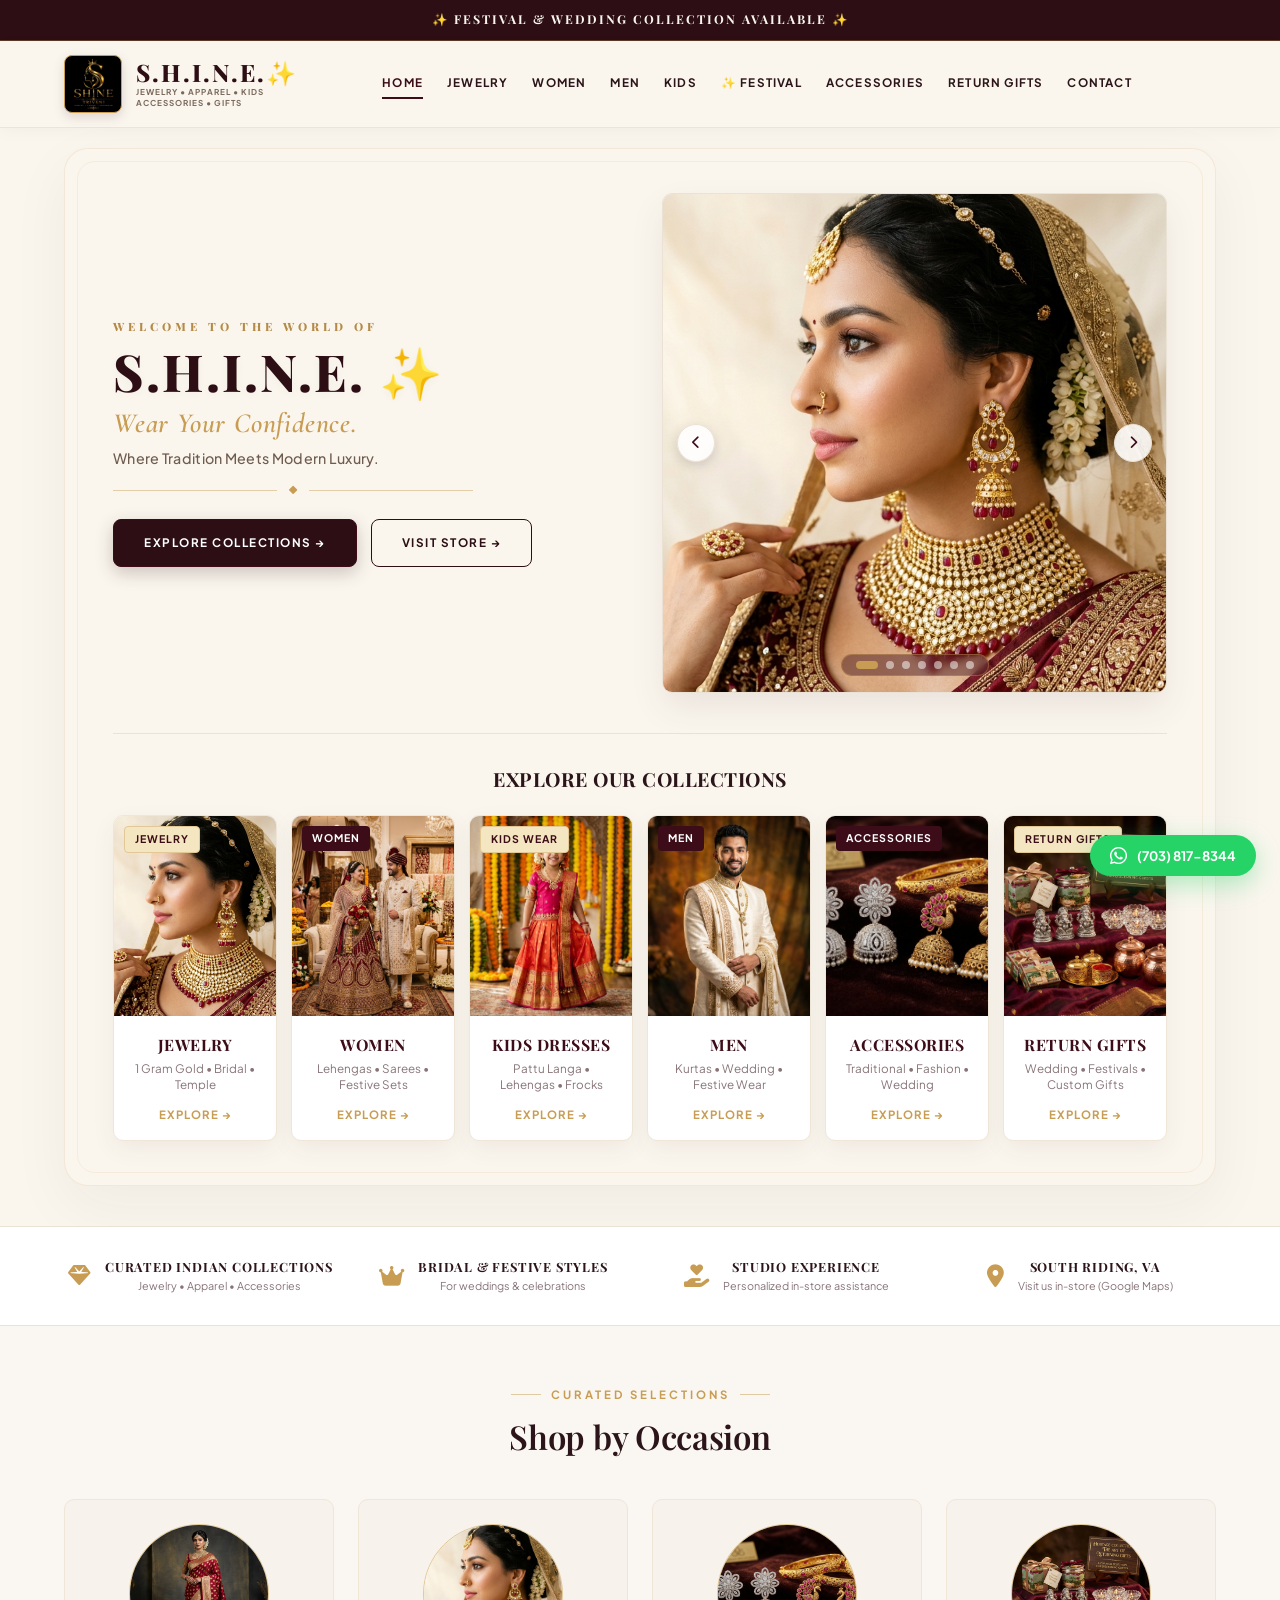
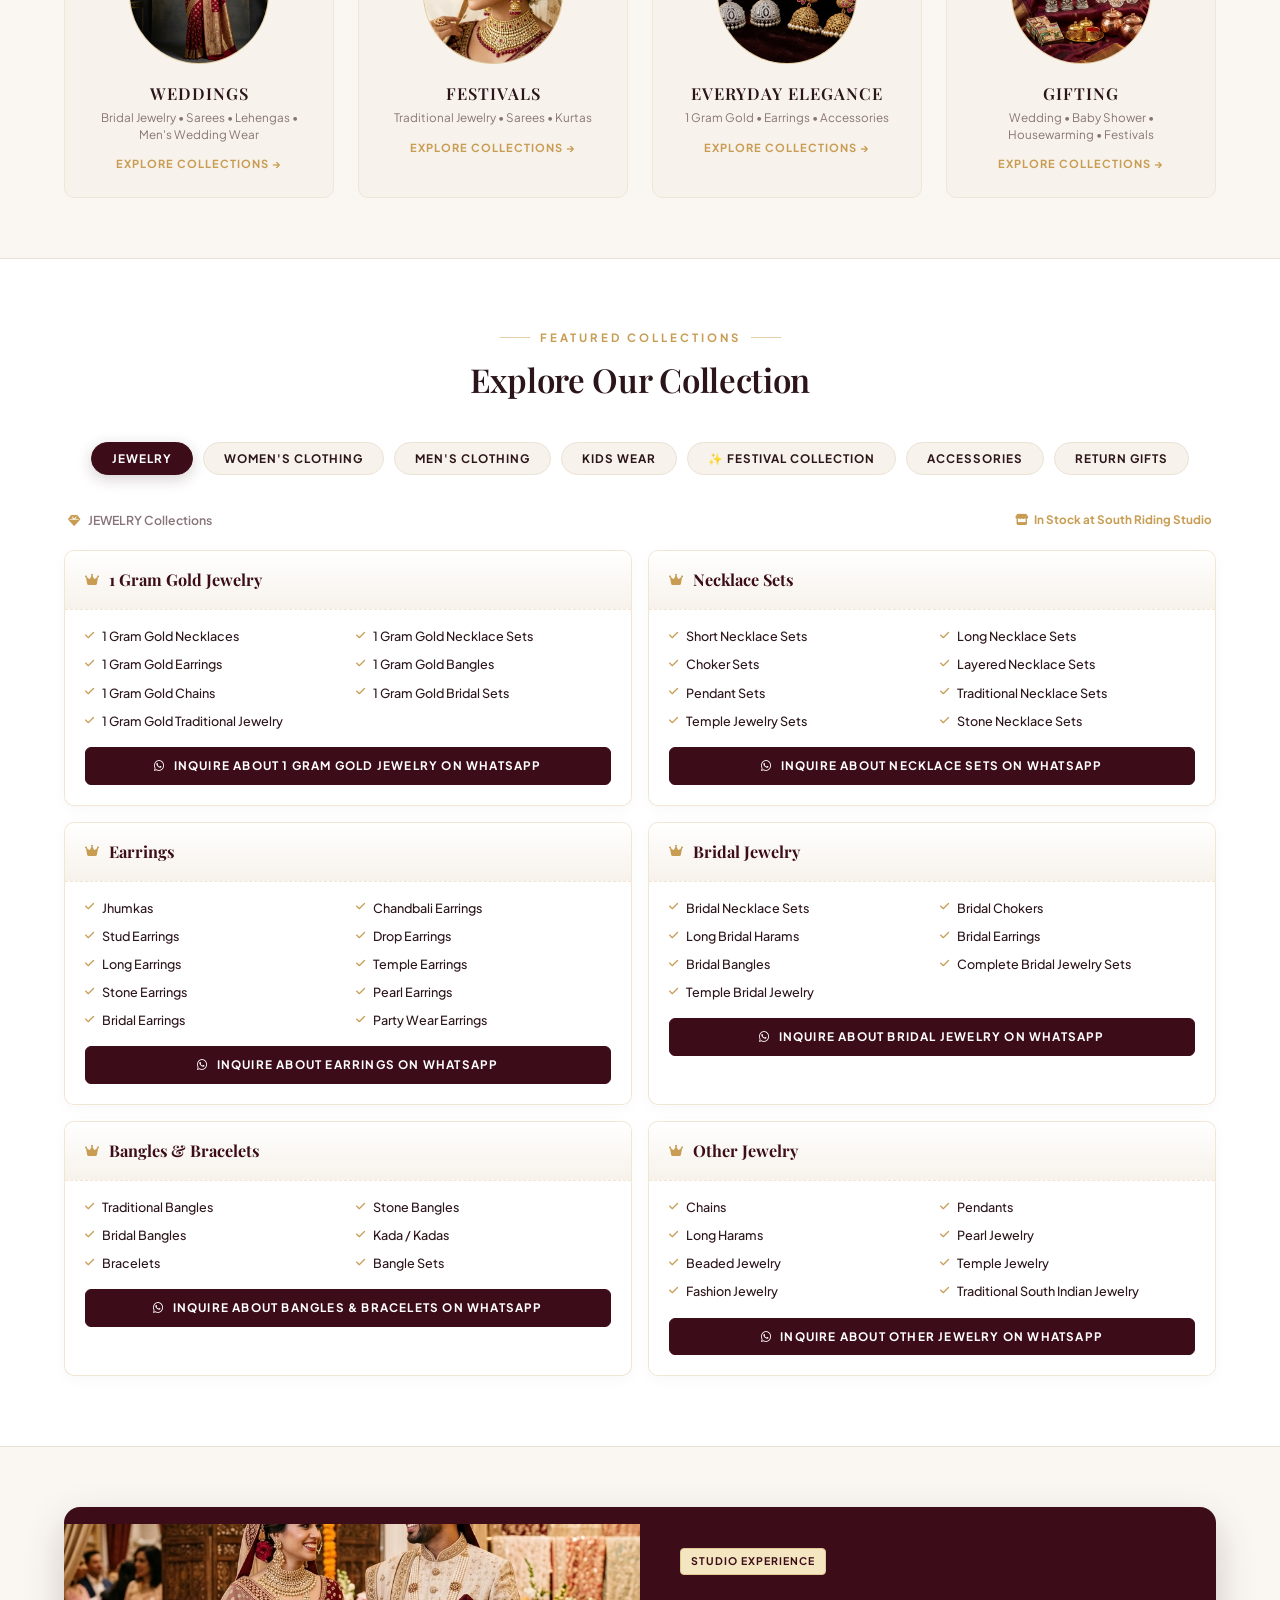
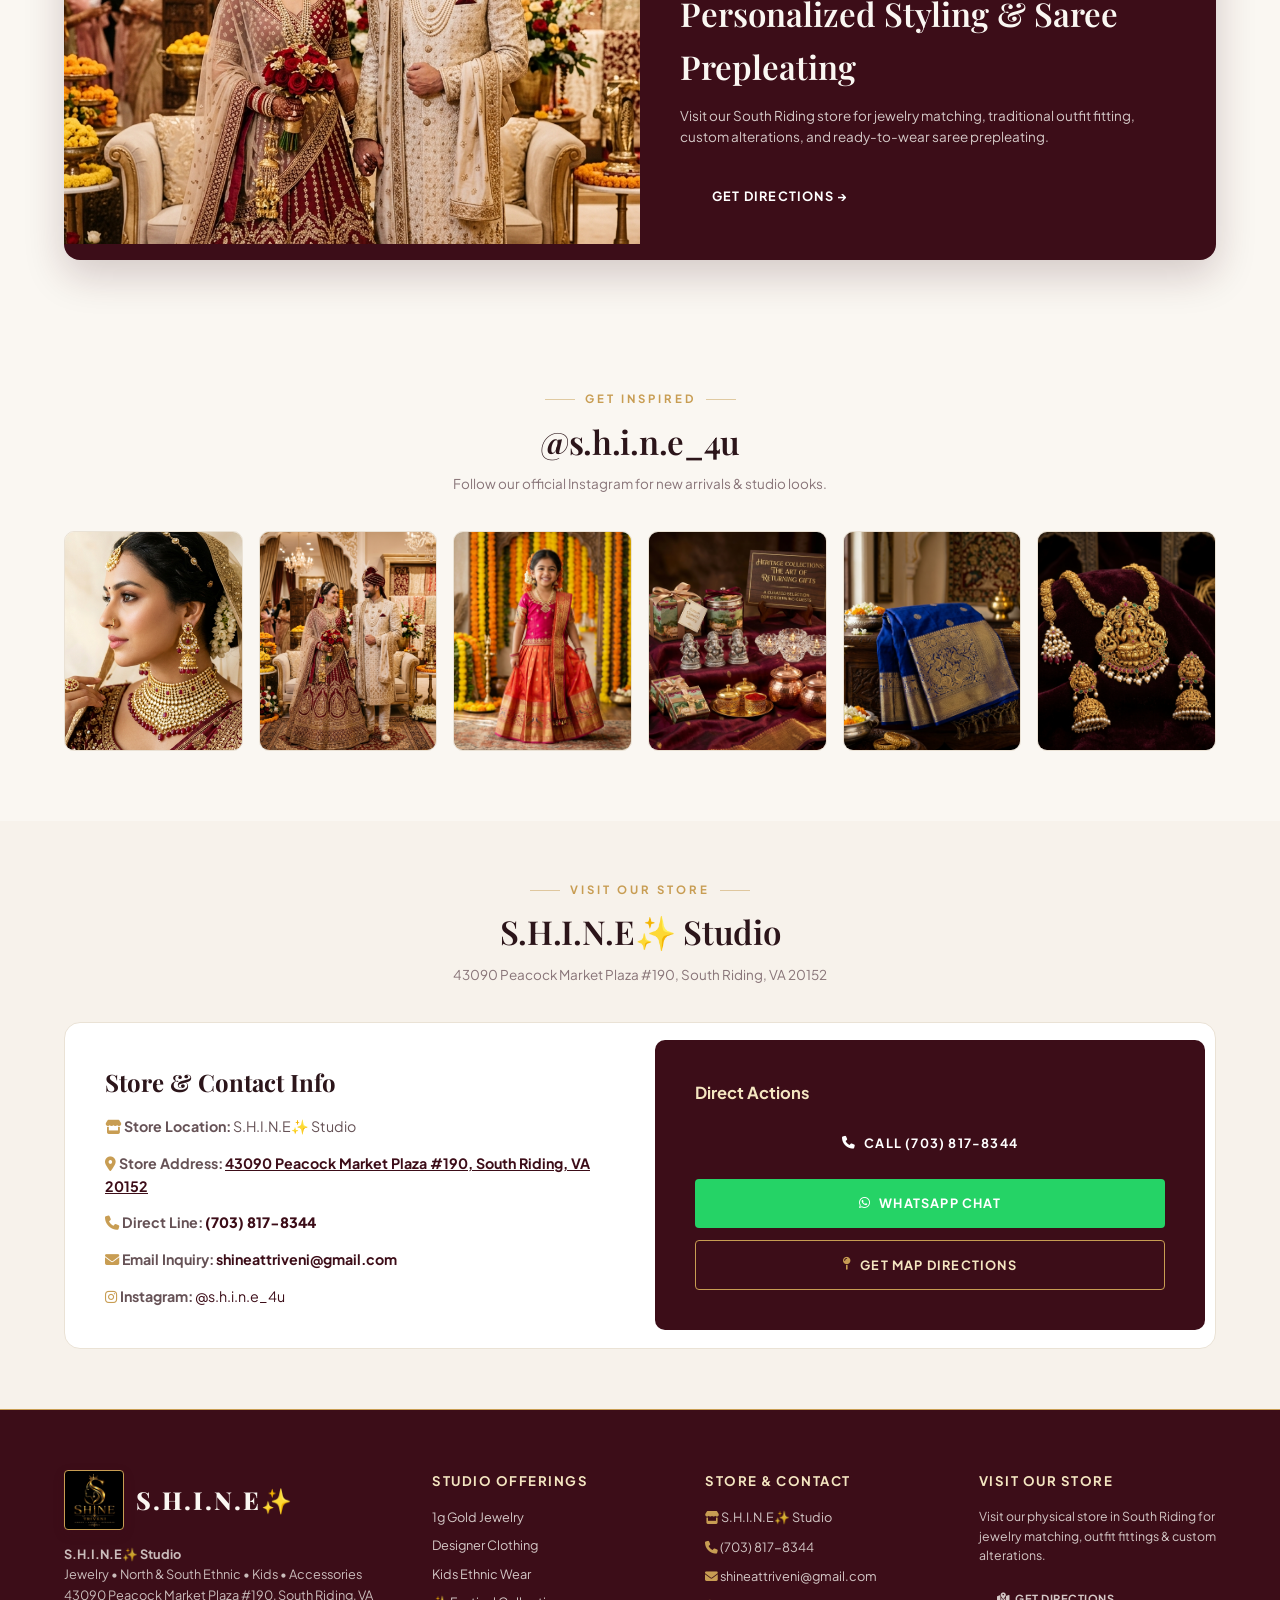
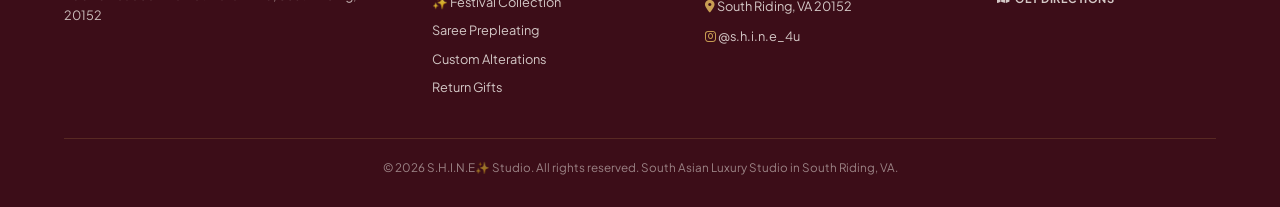
==== commit 5121a362: "Refine hero hierarchy: Brand -> Signature Line -> Positioning -> Single Divider -> Action Buttons" ====
--- a/website.html
+++ b/website.html
@@ -101,34 +101,24 @@
                 WELCOME TO THE WORLD OF
               </span>
 
-              <h1 class="hero-title-aurora" style="font-family: var(--font-heading); font-size: 3.4rem; font-weight: 800; color: #2C0E14; line-height: 1.08; margin-bottom: 12px; letter-spacing: 2px; text-shadow: 0 2px 10px rgba(44, 14, 20, 0.04);">
+              <!-- 1. Brand Identity -->
+              <h1 class="hero-title-aurora" style="font-family: var(--font-heading); font-size: 3.4rem; font-weight: 800; color: #2C0E14; line-height: 1.08; margin-bottom: 8px; letter-spacing: 2px; text-shadow: 0 2px 10px rgba(44, 14, 20, 0.04);">
                 S.H.I.N.E. ✨
               </h1>
               
-              <p class="hero-tagline-italic" style="font-family: 'Cormorant Garamond', 'Playfair Display', Georgia, serif; font-size: 1.35rem; font-style: italic; font-weight: 500; color: #6E5C4E; margin-bottom: 16px; line-height: 1.4;">
+              <!-- 2. Client Signature Line -->
+              <div class="hero-signature-line" style="font-family: 'Cormorant Garamond', 'Playfair Display', Georgia, serif; font-size: 1.85rem; font-style: italic; font-weight: 600; color: #C89D53; margin-bottom: 8px; letter-spacing: 0.8px; line-height: 1.2;">
+                Wear Your Confidence.
+              </div>
+
+              <!-- 3. Supporting Description / Positioning -->
+              <p class="hero-tagline-italic" style="font-family: var(--font-body); font-size: 0.95rem; font-weight: 500; color: #6E5C4E; margin-bottom: 18px; line-height: 1.4; letter-spacing: 0.3px;">
                 Where Tradition Meets Modern Luxury.
               </p>
             </div>
 
-            <!-- Top Diamond Line Divider (Desktop Only) -->
-            <div class="hero-divider top-divider" style="display: flex; align-items: center; gap: 12px; margin: 14px 0 18px 0; width: 100%; max-width: 360px;">
-              <span style="flex: 1; height: 1px; background: rgba(200, 157, 83, 0.45);"></span>
-              <i class="fa-solid fa-diamond" style="font-size: 0.55rem; color: #C89D53;"></i>
-              <span style="flex: 1; height: 1px; background: rgba(200, 157, 83, 0.45);"></span>
-            </div>
-
-            <!-- Distinctive Brand Signature Block -->
-            <div class="hero-signature-block" style="margin-bottom: 18px; padding-left: 2px; width: 100%;">
-              <div class="signature-top" style="font-family: var(--font-heading); font-size: 1.05rem; font-weight: 800; color: #2C0E14; letter-spacing: 2.5px; text-transform: uppercase; line-height: 1.3;">
-                WEAR YOUR CONFIDENCE.
-              </div>
-              <div class="signature-bottom" style="font-family: 'Cormorant Garamond', 'Playfair Display', Georgia, serif; font-size: 2.1rem; font-style: italic; font-weight: 500; color: #C89D53; margin-top: 4px; letter-spacing: 1px; line-height: 1.1;">
-                Shine. ✨
-              </div>
-            </div>
-
-            <!-- Bottom Diamond Line Divider -->
-            <div class="hero-divider bottom-divider" style="display: flex; align-items: center; gap: 12px; margin: 0 0 24px 0; width: 100%; max-width: 360px;">
+            <!-- Single Decorative Diamond Line Divider -->
+            <div class="hero-divider" style="display: flex; align-items: center; gap: 12px; margin: 0 0 24px 0; width: 100%; max-width: 360px;">
               <span style="flex: 1; height: 1px; background: rgba(200, 157, 83, 0.45);"></span>
               <i class="fa-solid fa-diamond" style="font-size: 0.55rem; color: #C89D53;"></i>
               <span style="flex: 1; height: 1px; background: rgba(200, 157, 83, 0.45);"></span>
--- a/website_styles.css
+++ b/website_styles.css
@@ -1727,12 +1727,19 @@
   .hero-title-aurora {
     font-size: 2.5rem !important;
     line-height: 1.1 !important;
-    margin-bottom: 6px !important;
+    margin-bottom: 4px !important;
     text-align: center;
   }
 
+  .hero-signature-line {
+    font-size: 1.45rem !important;
+    line-height: 1.25 !important;
+    margin-bottom: 4px !important;
+    text-align: center;
+  }
+
   .hero-tagline-italic {
-    font-size: 1.05rem !important;
+    font-size: 0.9rem !important;
     line-height: 1.35 !important;
     margin-bottom: 0 !important;
     color: #6E5C4E !important;
@@ -1742,7 +1749,7 @@
     text-align: center;
   }
 
-  /* Image appears IMMEDIATELY after headline on mobile! */
+  /* Image appears IMMEDIATELY after headline block on mobile! */
   .hero-visual {
     order: 2;
     width: 100% !important;
@@ -1752,36 +1759,14 @@
     margin: 4px 0 10px 0 !important;
   }
 
-  .top-divider {
-    display: none !important; /* Hide duplicate top divider on mobile */
-  }
-
-  .bottom-divider {
+  .hero-divider {
     order: 3;
     margin: 10px auto !important;
     max-width: 260px !important;
   }
 
-  .hero-signature-block {
+  .hero-actions-block {
     order: 4;
-    text-align: center;
-    width: 100%;
-    margin-bottom: 12px !important;
-    padding-left: 0 !important;
-  }
-
-  .signature-top {
-    font-size: 0.88rem !important;
-    letter-spacing: 2px !important;
-  }
-
-  .signature-bottom {
-    font-size: 1.55rem !important; /* Clean, perfectly scaled for phone screens */
-    margin-top: 2px !important;
-  }
-
-  .hero-actions-block {
-    order: 5;
     display: flex !important;
     flex-direction: row !important; /* Side-by-side compact buttons on mobile */
     gap: 10px !important;
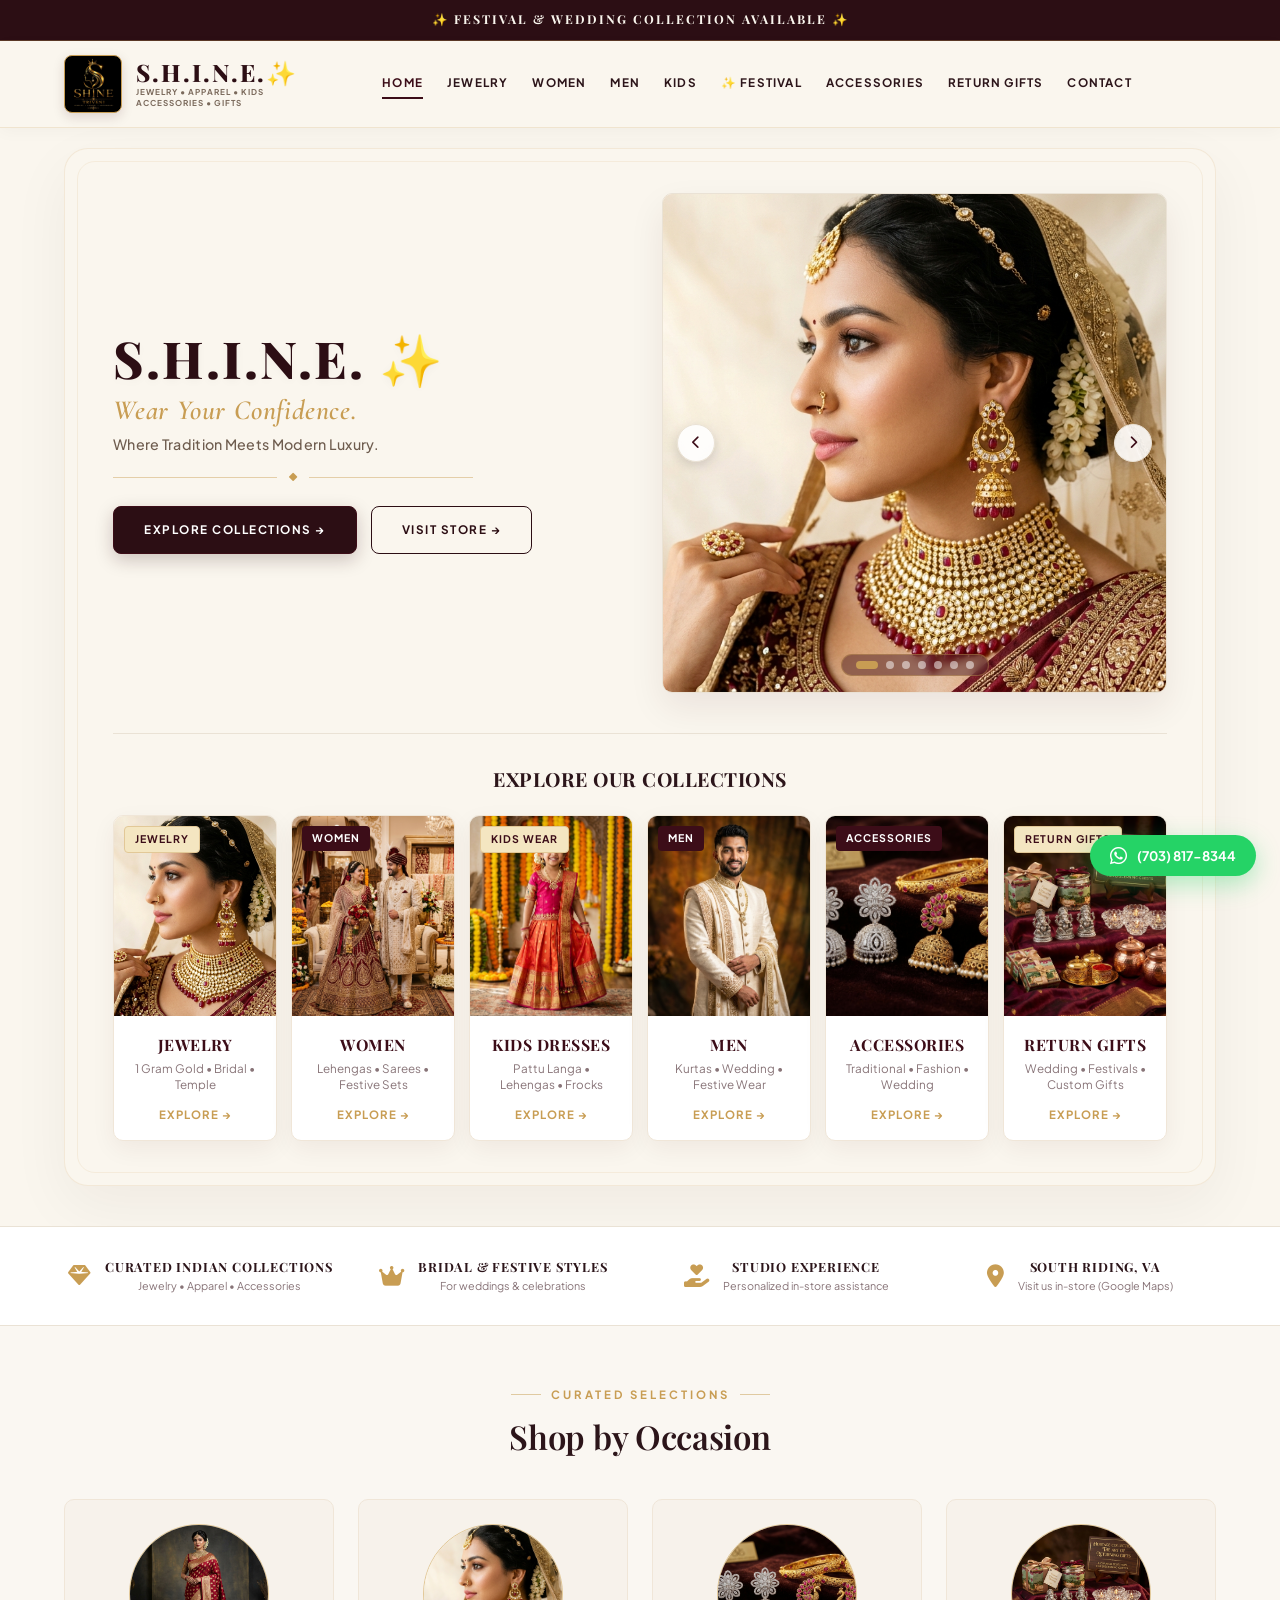
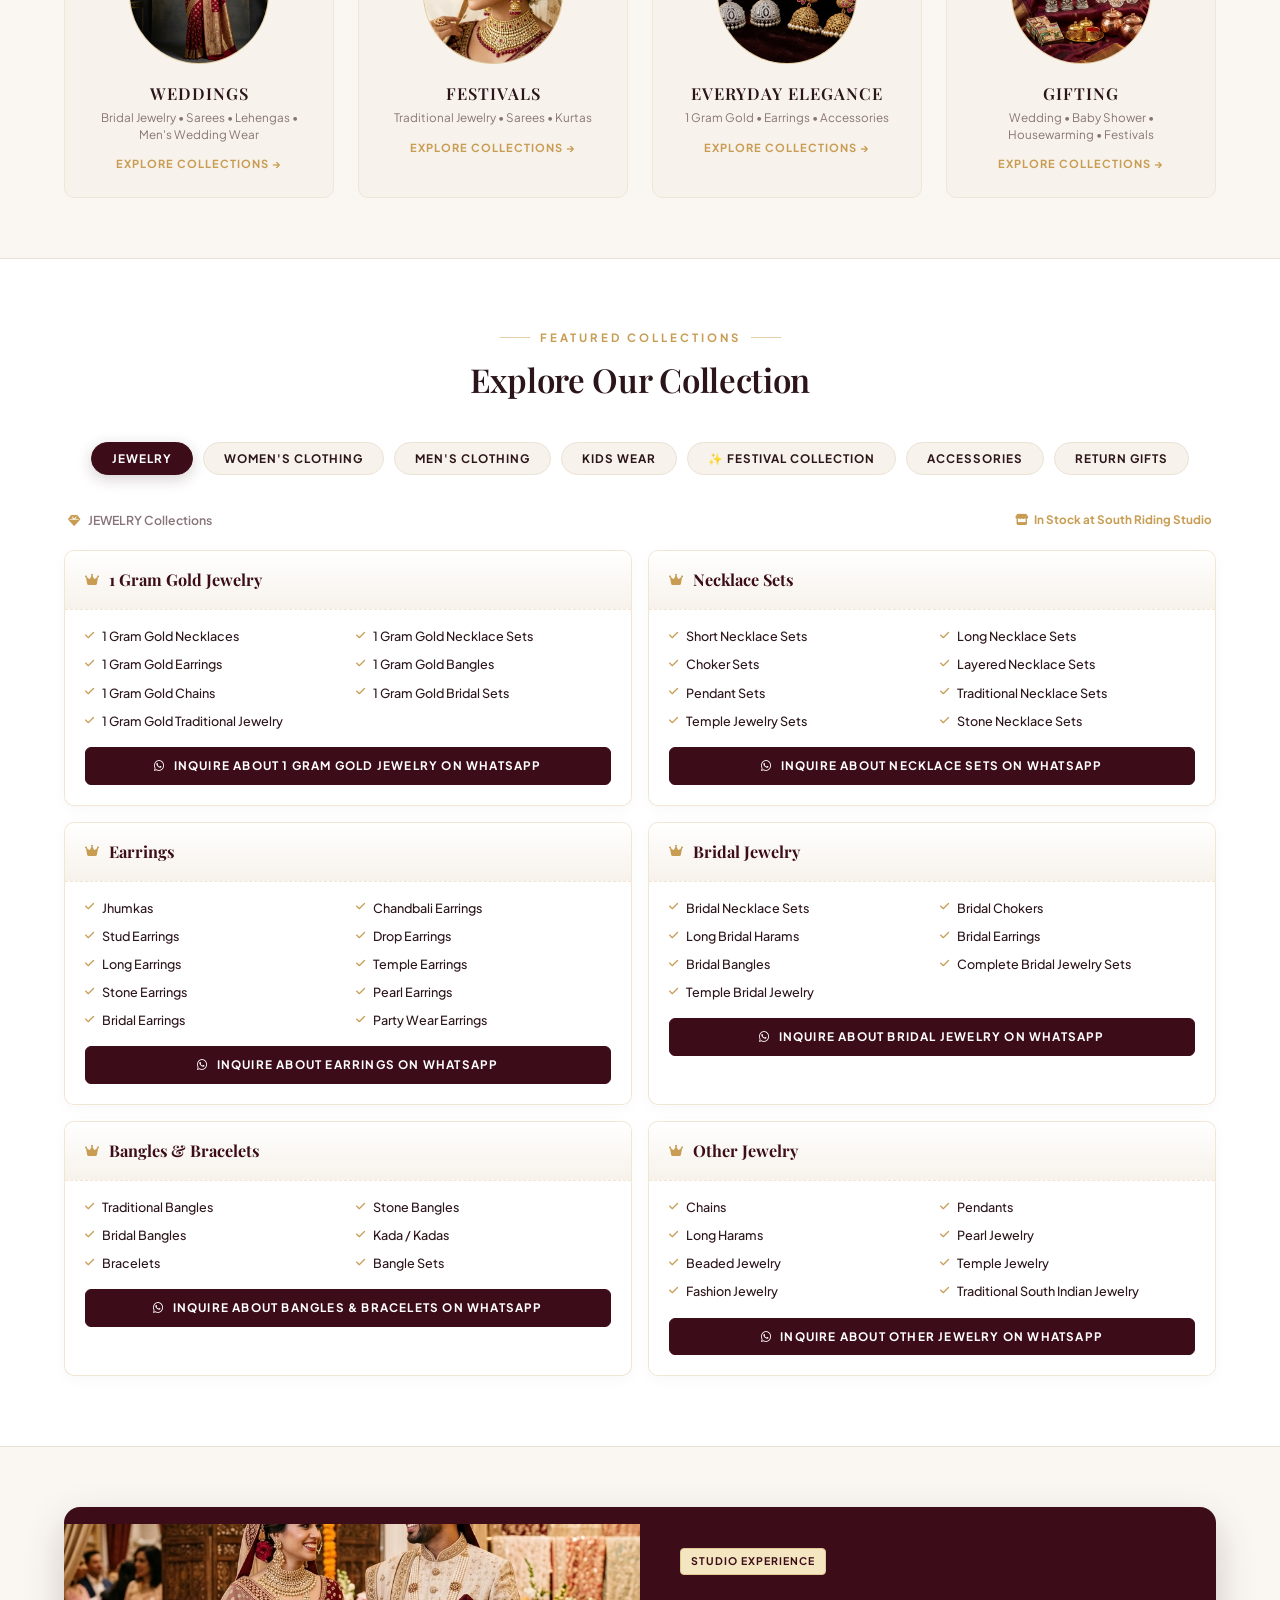
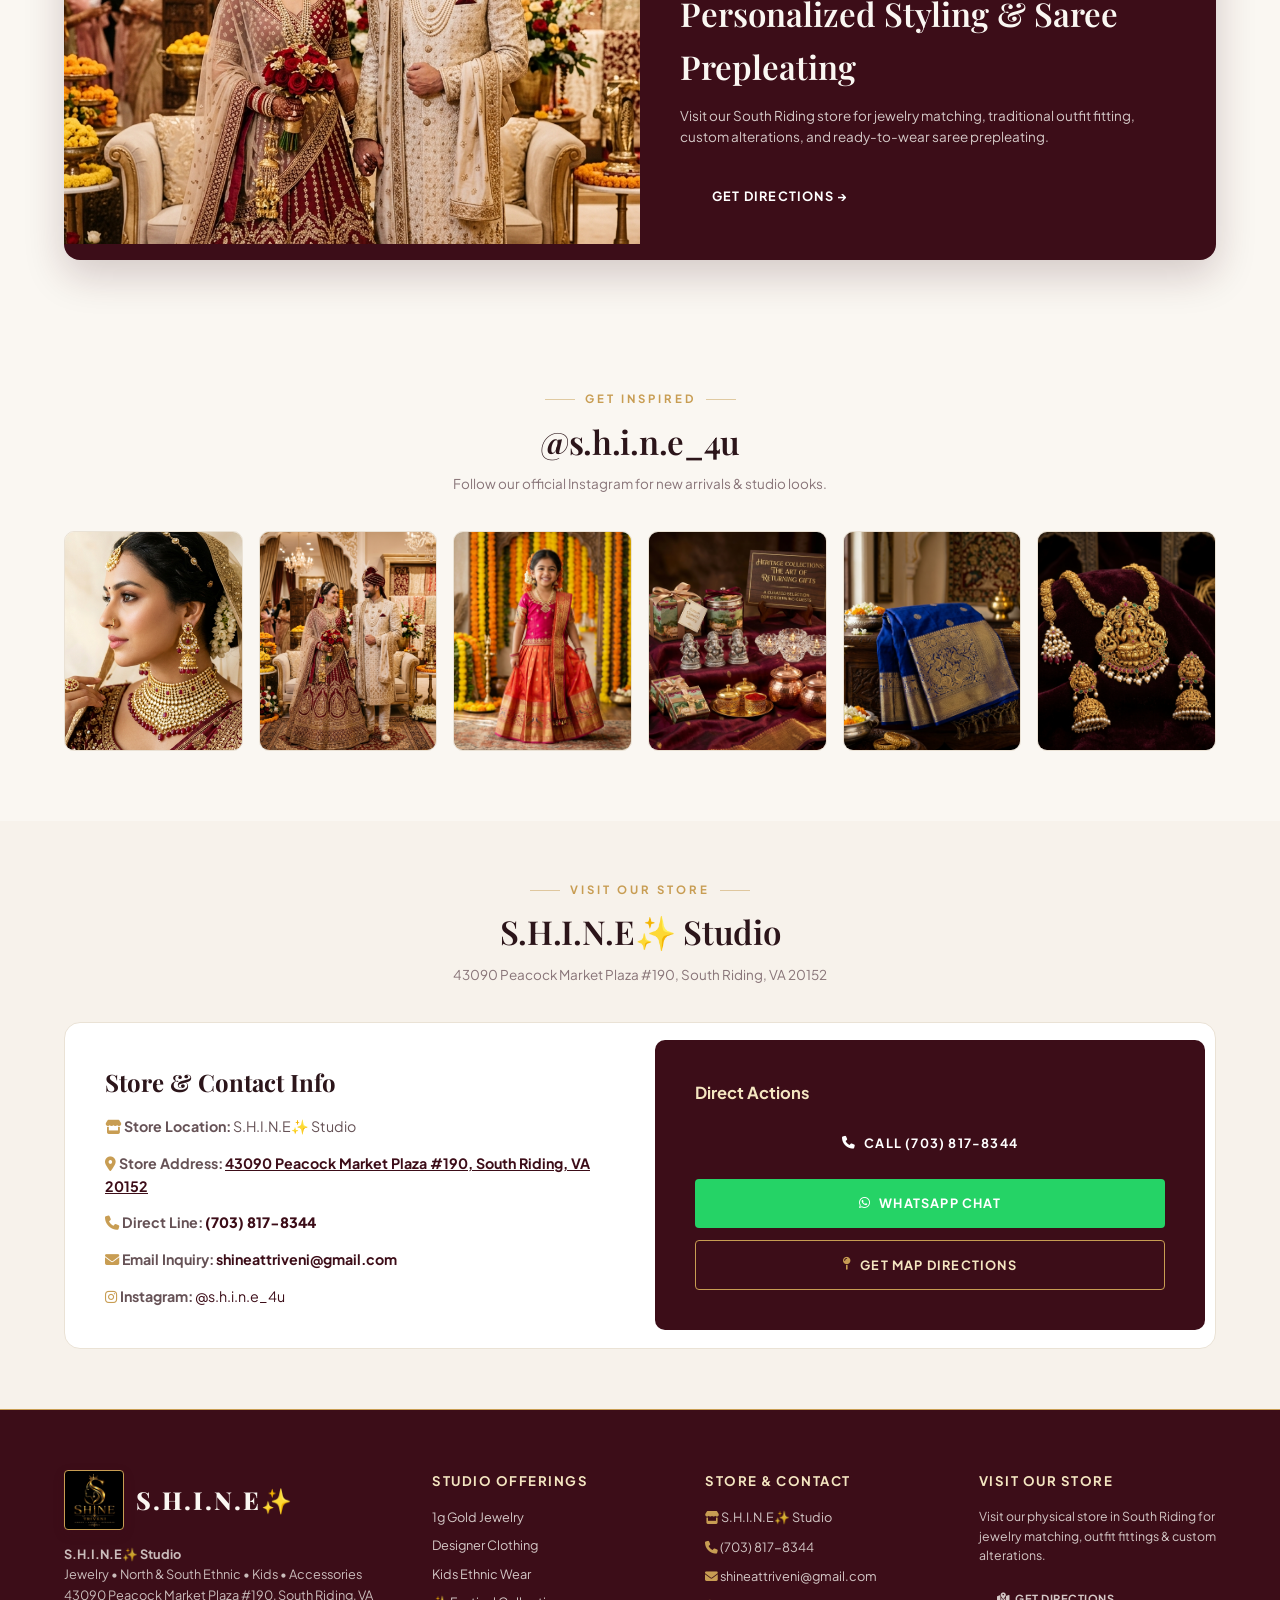
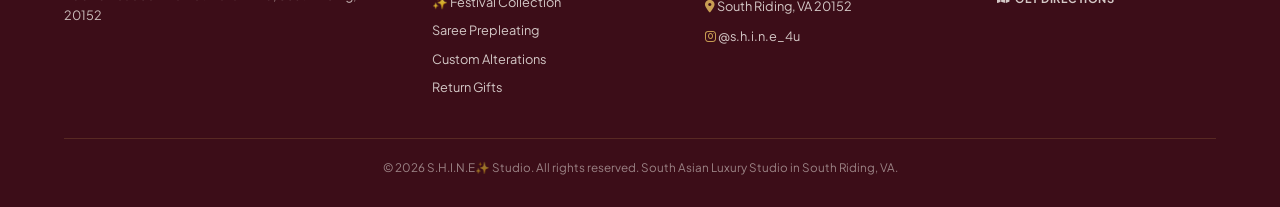
==== commit 3a68af7e: "Remove WELCOME TO THE WORLD OF pre-header for cleaner hero focus" ====
--- a/website.html
+++ b/website.html
@@ -97,10 +97,6 @@
             
             <!-- Headline Header Block -->
             <div class="hero-header-block" style="width: 100%;">
-              <span class="hero-pre-header" style="font-family: var(--font-heading); font-size: 0.76rem; font-weight: 800; color: #B58A46; letter-spacing: 4px; text-transform: uppercase; margin-bottom: 8px; display: block;">
-                WELCOME TO THE WORLD OF
-              </span>
-
               <!-- 1. Brand Identity -->
               <h1 class="hero-title-aurora" style="font-family: var(--font-heading); font-size: 3.4rem; font-weight: 800; color: #2C0E14; line-height: 1.08; margin-bottom: 8px; letter-spacing: 2px; text-shadow: 0 2px 10px rgba(44, 14, 20, 0.04);">
                 S.H.I.N.E. ✨
